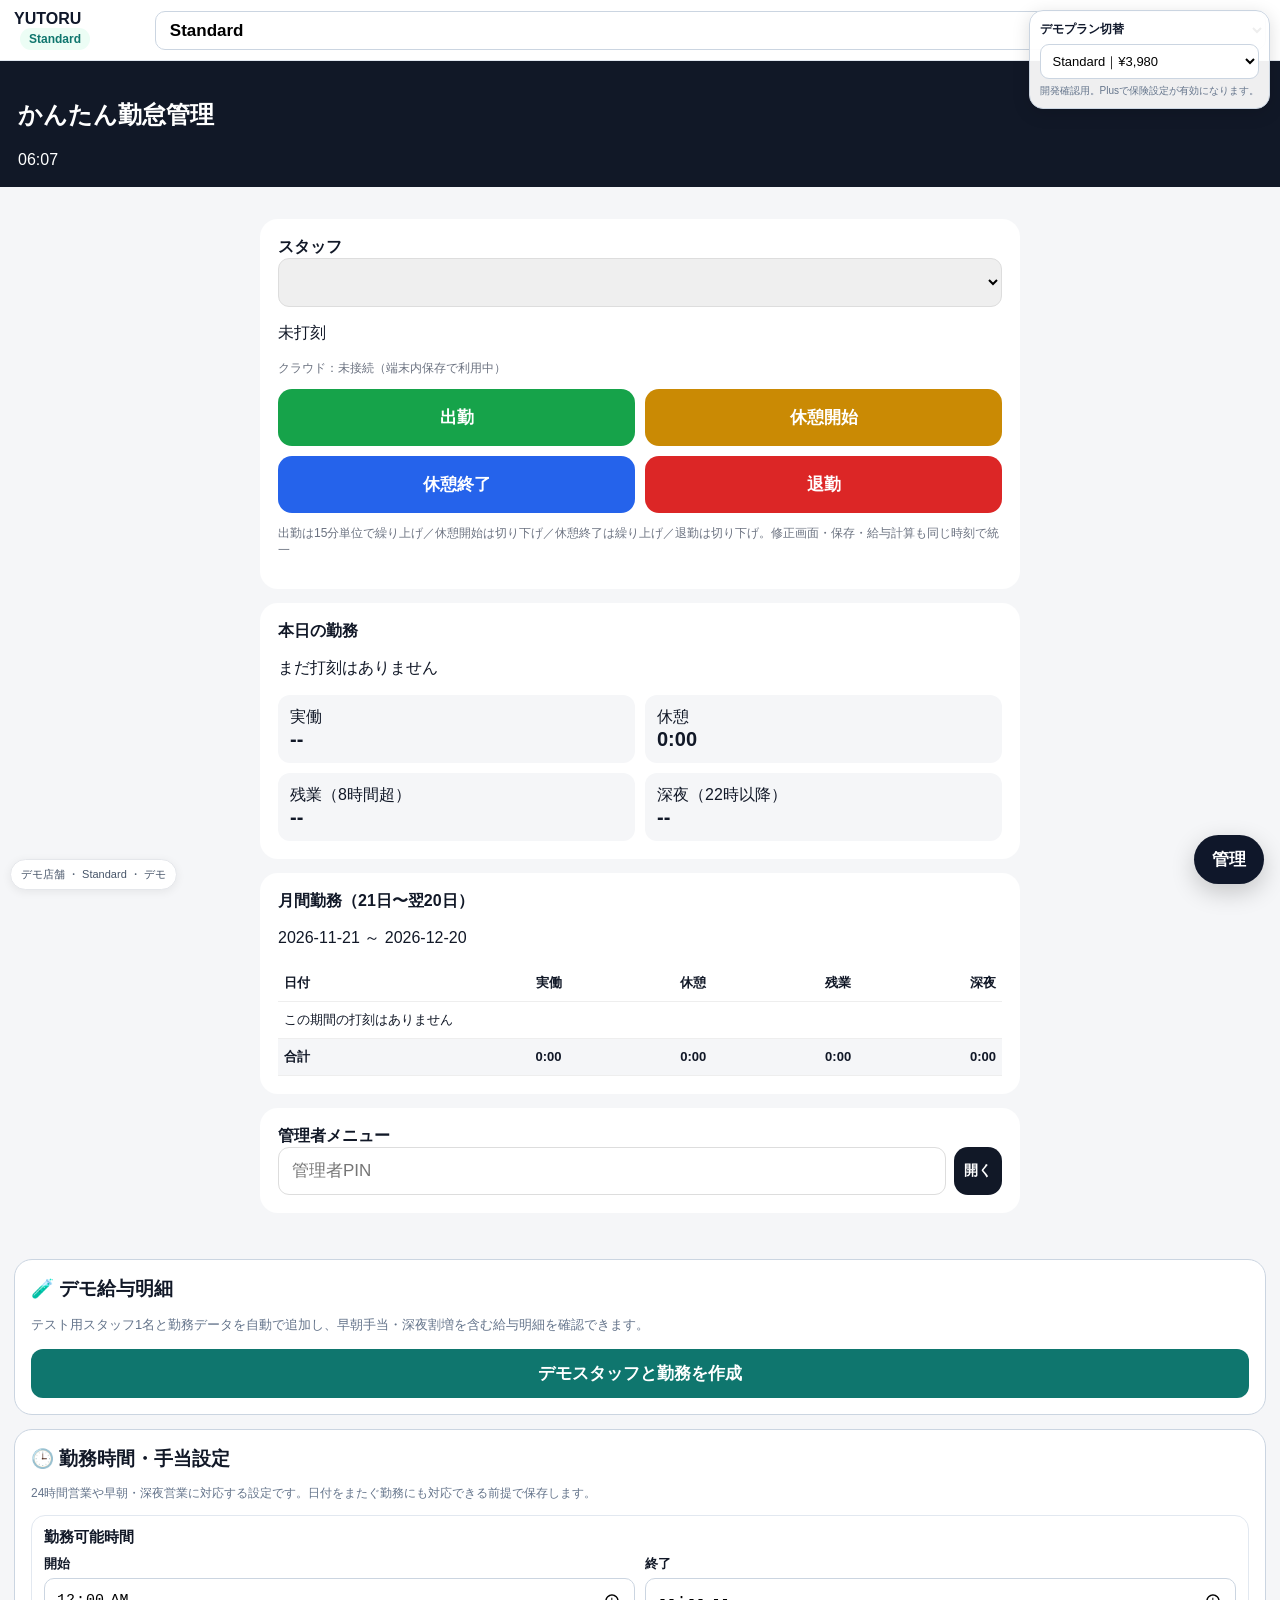
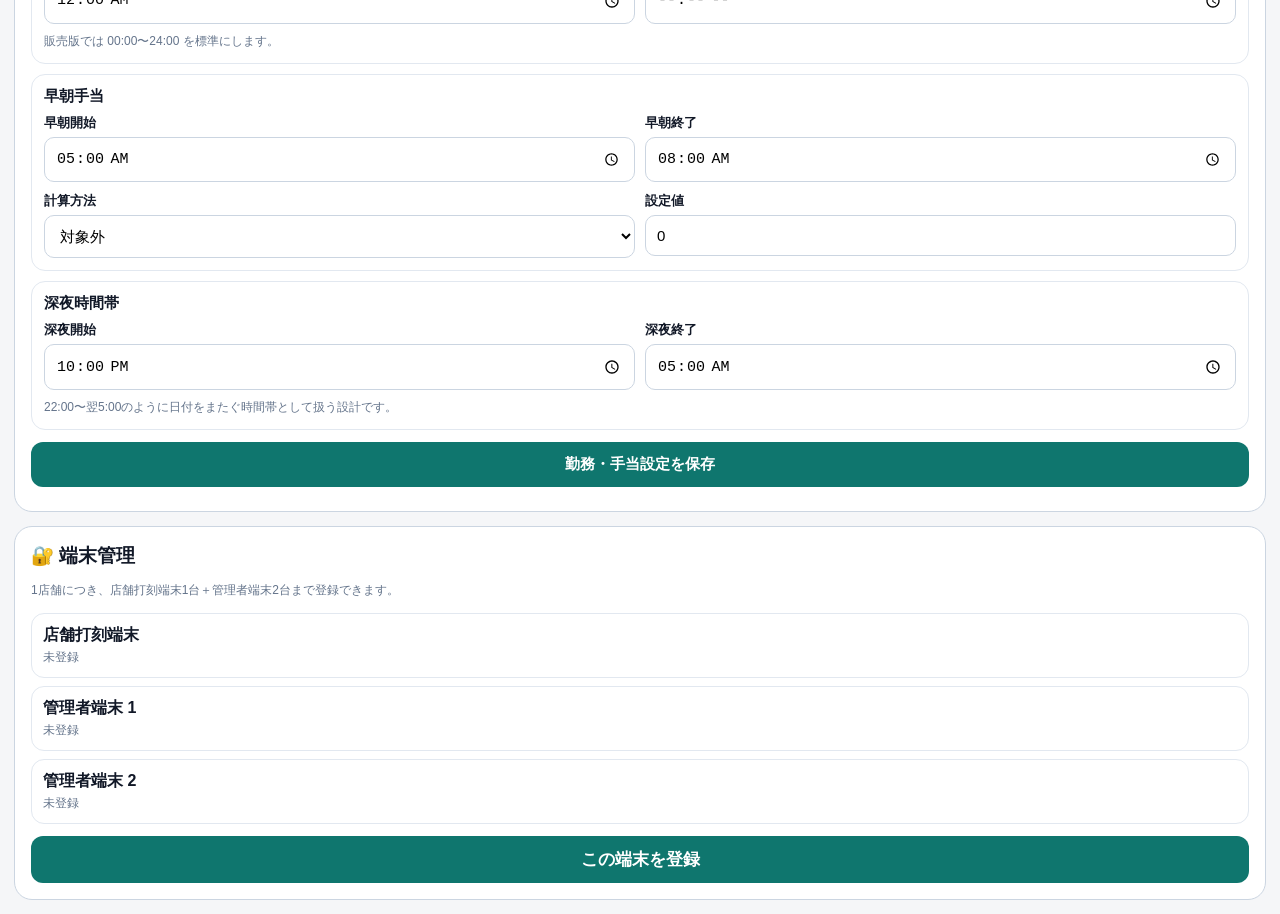
==== index.html @ 3b57f3cc "Add files via upload" ====
<!doctype html><html lang="ja"><head><meta http-equiv="Cache-Control" content="no-cache, no-store, must-revalidate"><meta http-equiv="Pragma" content="no-cache"><meta http-equiv="Expires" content="0"><meta charset="utf-8"><meta name="viewport" content="width=device-width,initial-scale=1,viewport-fit=cover"><title>YUTORU｜販売版 v3</title>
<meta name="theme-color" content="#111827">
<meta name="apple-mobile-web-app-capable" content="yes">
<meta name="apple-mobile-web-app-status-bar-style" content="default">
<meta name="apple-mobile-web-app-title" content="かんたん勤怠管理">
<link rel="manifest" href="manifest.webmanifest"><!-- v27: 休憩開始15分切り下げ・休憩終了15分繰り上げ・交通費込み支給額表示 -->
<style>body{font-family:-apple-system,sans-serif;background:#f5f6f8;margin:0;color:#111827}.w{max-width:760px;margin:auto;padding:18px}.top{background:#111827;color:white;padding:18px}.c{background:white;padding:18px;border-radius:18px;margin:14px 0}.g,.m{display:grid;grid-template-columns:1fr 1fr;gap:10px}select,input{width:100%;padding:13px;font-size:17px;box-sizing:border-box;border:1px solid #ddd;border-radius:11px}button{padding:17px;border:0;border-radius:14px;color:white;font-weight:800;font-size:17px}.in{background:#16a34a}.bs{background:#ca8a04}.be{background:#2563eb}.out,.del{background:#dc2626}.admin{background:#111827}.metric{background:#f5f6f8;padding:12px;border-radius:12px}.metric b{display:block;font-size:20px}.hide{display:none}.row{display:flex;gap:8px;flex-wrap:wrap}.row button{padding:10px;font-size:14px}.sr{display:flex;justify-content:space-between;align-items:center;padding:8px;border-bottom:1px solid #eee}.sr button{padding:8px;font-size:12px}.tw{overflow:auto}table{width:100%;border-collapse:collapse;white-space:nowrap;font-size:13px}th,td{padding:9px 6px;border-bottom:1px solid #eee;text-align:right}th:first-child,td:first-child{text-align:left}.total{font-weight:800;background:#f5f6f8}.note{font-size:12px;color:#6b7280}.actions button{background:#374151}.actions{margin-top:12px}
.summaryCards{display:none}
.payBreak{font-size:12px;color:#4b5563;line-height:1.55;margin-top:4px}
.payBreak b{color:#111827}
@media(max-width:640px){
  .closingTable{display:none}
  .summaryCards{display:grid;gap:12px}
  .staffPayCard{background:#f8fafc;border:1px solid #e5e7eb;border-radius:16px;padding:14px}
  .staffPayHead{display:flex;justify-content:space-between;align-items:baseline;gap:10px;margin-bottom:10px}
  .staffPayName{font-size:19px;font-weight:800}
  .staffPayTotal{font-size:20px;font-weight:900}
  .staffPayGrid{display:grid;grid-template-columns:1fr 1fr;gap:7px 12px;font-size:13px}
  .staffPayGrid div{display:flex;justify-content:space-between;gap:8px}
  .staffPayGrid span{color:#6b7280}
  .premiumBox{margin-top:10px;padding-top:10px;border-top:1px solid #e5e7eb;display:grid;grid-template-columns:1fr 1fr;gap:8px}
  .premiumItem{background:white;border-radius:10px;padding:9px}
  .premiumItem small{display:block;color:#6b7280}
  .premiumItem b{font-size:16px}
}

.payDash{margin-top:14px}
.payLegend{display:grid;grid-template-columns:repeat(4,1fr);gap:8px;margin:12px 0}
.legendItem{border-radius:12px;padding:10px 8px;text-align:center;font-size:12px;font-weight:700}
.legendBase{background:#eff6ff;color:#1d4ed8}
.legendOt{background:#fff7ed;color:#c2410c}
.legendNight{background:#f5f3ff;color:#6d28d9}
.legendTotal{background:#f0fdf4;color:#15803d}
.payOverview{display:grid;grid-template-columns:1.1fr repeat(4,1fr);gap:8px;margin:12px 0}
.overviewBox{background:#f8fafc;border:1px solid #e5e7eb;border-radius:12px;padding:10px;font-size:12px}
.overviewBox small{display:block;color:#6b7280;margin-bottom:4px}
.overviewBox b{font-size:15px}
.overviewCount{display:flex;align-items:center;gap:8px;font-size:14px;font-weight:800}
.overviewCount .peopleIcon{width:28px;height:28px;border-radius:50%;background:#eef2ff;display:grid;place-items:center}
.staffPayCard{background:#fff;border:1px solid #dfe4ea;border-radius:18px;padding:14px;box-shadow:0 2px 8px rgba(17,24,39,.04)}
.staffPayHead{display:flex;justify-content:space-between;align-items:center;gap:10px;margin-bottom:12px}
.staffIdentity{display:flex;align-items:center;gap:10px}
.staffAvatar{width:38px;height:38px;border-radius:50%;display:grid;place-items:center;background:linear-gradient(135deg,#2563eb,#4f46e5);color:white;font-weight:800}
.staffPayName{font-size:19px;font-weight:850}
.staffDays{display:inline-block;margin-top:3px;background:#f3f4f6;padding:3px 8px;border-radius:999px;font-size:11px;color:#4b5563}
.staffPayTotal small{display:block;color:#6b7280;font-size:11px;font-weight:600}
.staffPayTotal{font-size:22px;font-weight:900;text-align:right}
.staffStats{display:grid;grid-template-columns:repeat(5,1fr);border:1px solid #e5e7eb;border-radius:12px;overflow:hidden}
.statCell{padding:9px 5px;text-align:center;background:#fff;border-right:1px solid #e5e7eb}
.statCell:last-child{border-right:0}
.statCell small{display:block;color:#6b7280;font-size:10px;margin-bottom:4px}
.statCell b{font-size:14px}
.premiumBox{margin-top:10px;padding-top:0;border-top:0;display:grid;grid-template-columns:repeat(3,1fr);gap:8px}
.premiumItem{border-radius:12px;padding:10px}
.premiumItem small{display:block;font-size:10px;margin-bottom:4px}
.premiumItem b{font-size:17px}
.pBase{background:#eff6ff;color:#1d4ed8}
.pOt{background:#fff7ed;color:#c2410c}
.pNight{background:#f5f3ff;color:#6d28d9}
.payBreak{background:#f8fafc;border-radius:10px;padding:8px 10px;font-size:11px;color:#4b5563;line-height:1.45;margin-top:9px}
@media(max-width:640px){
  .payLegend{grid-template-columns:1fr 1fr}
  .payOverview{grid-template-columns:1fr 1fr}
  .payOverview .overviewCount{grid-column:1/-1}
  .staffStats{grid-template-columns:repeat(2,1fr)}
  .statCell{border-bottom:1px solid #e5e7eb}
  .statCell:nth-child(even){border-right:0}
  .statCell:last-child{grid-column:1/-1;border-bottom:0}
  .premiumBox{grid-template-columns:1fr 1fr}
  .premiumItem.pBase{grid-column:1/-1}
}


.pTransport{background:#f0fdf4;color:#15803d}
#transportRows .staffrow{display:grid;grid-template-columns:1fr minmax(130px,220px);align-items:center;gap:12px;padding:9px 0;border-bottom:1px solid #e5e7eb}
#transportRows input{width:100%;box-sizing:border-box}

@media print{body{background:white}.top,.no-print{display:none!important}.c{box-shadow:none;border:0;margin:0;padding:8px}.w{max-width:none;padding:0}}.timeSelectWrap{display:grid;grid-template-columns:minmax(88px,1fr) auto minmax(88px,1fr) auto;gap:6px;align-items:center;flex:1}
.timeSelectWrap select{width:100%;min-width:0;text-align:center;font-size:18px;font-weight:700;padding:13px 8px}
.timeUnit{font-size:15px;font-weight:800;color:#4b5563;white-space:nowrap}
@media(max-width:640px){
  .timeSelectWrap{grid-template-columns:minmax(76px,1fr) auto minmax(76px,1fr) auto;gap:5px}
  .timeSelectWrap select{font-size:17px;padding:12px 6px}
  .timeUnit{font-size:14px}
}
/* v37: iPhone punch-edit row readability */
.editRow{display:grid!important;grid-template-columns:minmax(138px,1.35fr) minmax(250px,2fr) 96px!important;gap:8px!important;align-items:center}
.editRow>select:first-child{width:100%!important;min-width:138px!important;font-size:17px!important;font-weight:700!important;padding-left:12px!important;padding-right:30px!important}
.editRow .timeSelectWrap{min-width:250px}
@media(max-width:640px){
  .editRow{grid-template-columns:minmax(128px,1.25fr) minmax(210px,2fr) 76px!important;gap:7px!important}
  .editRow>select:first-child{min-width:128px!important;font-size:16px!important;padding-left:10px!important;padding-right:26px!important}
  .editRow .timeSelectWrap{min-width:210px}
}
@media(max-width:430px){
  .editRow{grid-template-columns:132px minmax(205px,1fr) 72px!important;gap:6px!important}
  .editRow>select:first-child{min-width:132px!important;font-size:15px!important}
}


/* v38: mobile-friendly edit layout */
.editRow{
  display:grid!important;
  grid-template-columns:minmax(150px,1.2fr) minmax(260px,2fr) 88px!important;
  gap:8px!important;
  align-items:center;
  padding:8px 0;
}
.editRow .punchType{width:100%!important;min-width:150px!important}
.editRow .deleteWrap{display:flex;justify-content:flex-end}
.editRow .deleteWrap .del{width:100%;max-width:88px}
@media(max-width:640px){
  .editRow{
    grid-template-columns:1fr!important;
    gap:8px!important;
    border-bottom:1px solid #e5e7eb;
    padding:12px 0;
  }
  .editRow .punchType{
    width:100%!important;
    min-width:0!important;
    font-size:17px!important;
    font-weight:800!important;
  }
  .editRow .timeSelectWrap{
    width:100%!important;
    min-width:0!important;
    grid-template-columns:minmax(90px,1fr) auto minmax(90px,1fr) auto!important;
  }
  .editRow .deleteWrap{justify-content:flex-end}
  .editRow .deleteWrap .del{width:auto;min-width:88px;max-width:none}
}

</style>
<style>
body[data-device-role="punch"] #yutoruPlanBar select,
body[data-device-role="punch"] #demoPlanSwitcher,
body[data-device-role="punch"] #plusSettingsBtn,
body[data-device-role="punch"] #plusAdminPanel{
  display:none !important;
}
body[data-device-role="punch"] #yutoruPlanBar{
  justify-content:flex-start;
}
body[data-device-role="punch"] #currentPlanBadge{
  display:none !important;
}
</style>

<style>
body[data-device-role="punch"] .top{
  padding:18px 22px 16px !important;
  min-height:auto !important;
}
body[data-device-role="punch"] .top h2{
  display:block !important;
  margin:0 0 6px !important;
  font-size:24px !important;
  line-height:1.25 !important;
  letter-spacing:.01em;
}
body[data-device-role="punch"] .top #clock{
  font-size:22px !important;
  margin:0 !important;
  opacity:.95;
}
body[data-device-role="punch"] #punchTerminalBadge{
  margin:10px 14px 8px !important;
}
</style>

<style>
.singlePayslipPrint{display:none}
@media print{
  @page{size:A4 portrait;margin:10mm}
  body.print-payslip > *:not(#singlePayslipPrint){display:revert!important}
  body.print-payslip #singlePayslipPrint{
    display:block!important;
    position:static!important;
    width:100%;
    margin:0;padding:0;
    color:#111;background:#fff;
    font-family:-apple-system,BlinkMacSystemFont,"Helvetica Neue","Hiragino Kaku Gothic ProN","Yu Gothic",sans-serif;
  }

  body.print-payslip{margin:0!important;padding:0!important;background:#fff!important}
  body.print-payslip #singlePayslipPrint *{box-sizing:border-box}

  .psSheet{max-width:190mm;margin:0 auto;font-size:10.5pt;line-height:1.35}
  .psHead{display:flex;justify-content:space-between;align-items:flex-end;border-bottom:2px solid #111;padding-bottom:7px;margin-bottom:10px}
  .psBrand{font-weight:900;font-size:11pt;letter-spacing:.08em}
  .psTitle{font-size:20pt;font-weight:900}
  .psMeta{display:grid;grid-template-columns:1fr 1fr;gap:6px 16px;margin-bottom:10px}
  .psMeta div{border-bottom:1px solid #bbb;padding:4px 2px}
  .psSummary{display:grid;grid-template-columns:repeat(4,1fr);border:1px solid #bbb;border-radius:8px;overflow:hidden;margin-bottom:10px}
  .psSummary div{padding:7px 6px;text-align:center;border-right:1px solid #ddd}
  .psSummary div:last-child{border-right:0}
  .psSummary small{display:block;color:#555;margin-bottom:2px}
  .psPay{width:100%;border-collapse:collapse;margin-bottom:10px}
  .psPay th,.psPay td{border:1px solid #bbb;padding:6px 8px}
  .psPay th{text-align:left;background:#f3f4f6}
  .psPay td{text-align:right;font-weight:700}
  .psPay .psTotal th,.psPay .psTotal td{font-size:13pt;border-top:2px solid #111}
  .psDailyTitle{font-weight:900;margin:8px 0 4px}
  .psDaily{width:100%;border-collapse:collapse;font-size:9pt}
  .psDaily th,.psDaily td{border:1px solid #ccc;padding:4px 5px;text-align:center}
  .psDaily th{background:#f3f4f6}
  .psNote{font-size:8pt;color:#555;margin-top:7px}
}
</style>

</head><body>
<style>
#yutoruPlanBar{
  position:sticky;top:0;z-index:8000;background:#ffffffee;backdrop-filter:blur(10px);
  border-bottom:1px solid #e2e8f0;padding:10px 14px;display:flex;gap:10px;
  align-items:center;justify-content:space-between
}
#yutoruPlanBar .ypLeft{font-weight:900;color:#0f172a}
#yutoruPlanBar .ypBadge{display:inline-block;margin-left:6px;padding:4px 9px;border-radius:999px;background:#ecfdf5;color:#0f766e;font-size:12px}
#yutoruPlanBar select{padding:8px 10px;border:1px solid #cbd5e1;border-radius:10px;background:#fff;font-weight:700}
#plusAdminPanel{margin:14px;background:#fff;border:1px solid #dbeafe;border-radius:18px;padding:16px;display:none}
#plusAdminPanel h3{margin:0 0 8px;color:#0f172a}
#plusAdminPanel p{margin:0 0 12px;color:#64748b;font-size:13px;line-height:1.6}
#plusAdminPanel button{width:100%;border:0;border-radius:12px;padding:13px;background:#0f766e;color:#fff;font-weight:800}
</style>
<div id="yutoruPlanBar">
  <div class="ypLeft">YUTORU <span id="currentPlanBadge" class="ypBadge">Standard</span></div>
  <select id="topPlanSelect" aria-label="デモプラン切替">
    <option value="founders">Founders 10</option>
    <option value="standard" selected>Standard</option>
    <option value="plus">Plus</option>
  </select>
</div>
<div id="plusAdminPanel">
  <h3>Plus｜保険・控除設定</h3>
  <p>健康保険・介護保険・厚生年金・雇用保険を、料率／月額固定／スタッフ個別で設定できます。</p>
  <button id="openPlusSettingsFromPanel" type="button">保険・控除設定を開く</button>
</div>


<style>
#punchTerminalBadge{
  display:none;margin:10px 14px 0;padding:10px 12px;border-radius:12px;
  background:#ecfdf5;color:#0f766e;font-weight:800;font-size:13px
}
body[data-device-role="punch"] #punchTerminalBadge{display:block}
</style>
<div id="punchTerminalBadge">🏪 店舗打刻端末モード｜スタッフの打刻専用</div>
<div class="top"><h2>かんたん勤怠管理</h2><div id="clock"></div></div><div class="w">
<div class="c no-print"><b>スタッフ</b><select id="staff"><option value="">読み込み中...</option></select><p id="status"></p><p id="cloudStatus" class="note">クラウド：未接続（端末内保存で利用中）</p><div class="g"><button class="in" onclick="stamp('出勤')">出勤</button><button class="bs" onclick="stamp('休憩開始')">休憩開始</button><button class="be" onclick="stamp('休憩終了')">休憩終了</button><button class="out" onclick="stamp('退勤')">退勤</button></div><p class="note">出勤は15分単位で繰り上げ／休憩開始は切り下げ／休憩終了は繰り上げ／退勤は切り下げ。修正画面・保存・給与計算も同じ時刻で統一</p></div>
<div class="c"><b>本日の勤務</b><div id="log"></div><div class="m"><div class="metric">実働<b id="work">--</b></div><div class="metric">休憩<b id="brk">--</b></div><div class="metric">残業（8時間超）<b id="ot">--</b></div><div class="metric">深夜（22時以降）<b id="night">--</b></div></div></div>
<div class="c"><b>月間勤務（21日〜翌20日）</b><p id="period"></p><div class="tw"><table><thead><tr><th>日付</th><th>実働</th><th>休憩</th><th>残業</th><th>深夜</th></tr></thead><tbody id="monthly"></tbody><tfoot id="totals"></tfoot></table></div></div>
<div class="c no-print"><b>管理者メニュー</b><div id="pb" class="row"><input id="pin" type="password" placeholder="管理者PIN" style="flex:1"><button class="admin" onclick="login()">開く</button></div><div id="ad" class="hide"><div class="row"><input id="nn" placeholder="新しいスタッフ名" style="flex:1"><button class="admin" onclick="add()">追加</button></div><div id="list"></div><hr><b>クラウド保存</b>
<p class="note">最初の1回だけ管理者が接続すると、この端末は以後自動で同期します。30秒ごとに他端末の打刻・時給・交通費も自動取得します。ネットが切れても端末内に保存し、復帰後に再同期します。</p>
<div class="row"><input id="cloudEmail" type="email" placeholder="Supabase Authのメール" style="flex:1"><input id="cloudPassword" type="password" placeholder="パスワード" style="flex:1"></div>
<div class="row actions"><button onclick="cloudLogin()">クラウド接続</button><button onclick="cloudTest()">接続テスト</button><button onclick="syncCloud(true)">今すぐ同期</button><button onclick="cloudLogout()">切断</button></div>
<div id="cloudDiag" style="margin-top:10px;padding:12px;border:1px solid #d1d5db;border-radius:12px;background:#f8fafc;white-space:pre-wrap;font-size:13px;line-height:1.55">クラウド診断 v33：待機中</div>
<p id="cloudAdminMsg" class="note" style="white-space:pre-wrap"></p>
<hr><b>時給設定</b>
<p class="note">スタッフごとに時給を登録します。給与目安＝実働×時給＋8時間超の25%割増＋深夜時間の25%割増。</p>
<div id="wageList"></div>
<div class="row actions"><button onclick="saveWages()">時給を保存</button></div>
<p id="wageMsg" class="note"></p>
<hr><b>交通費設定</b>
<p class="note">スタッフごとに「1日あたりの交通費」を登録します。締め日集計では 出勤日数 × 1日交通費 を自動加算します。</p>
<div id="transportRows"></div><div class="row actions"><button onclick="saveTransports()">交通費を保存</button></div><p id="transportMsg" class="note"></p>
<hr><b>打刻の修正・削除</b><p class="note">スタッフと日付を選んで、過去の出勤・休憩・退勤時刻を「時・分」で見やすく修正できます。分は15分単位（00・15・30・45）です。</p><div class="row"><select id="editStaff" style="flex:1"></select><input id="editDate" type="date" style="flex:1"><button class="admin" onclick="loadEdit()">読み込む</button></div><div id="editRows"></div><div class="row actions"><button onclick="addEditRow()">打刻を追加</button><button onclick="saveEdits()">修正を保存</button></div><p id="editMsg" class="note"></p><hr><b>締め日用・全スタッフ一覧</b>
<p class="note">スタッフごとに給与内訳をカード表示。残業・深夜の割増金額も色分けして確認できます。</p>
<div class="payDash">
  <div class="payLegend">
    <div class="legendItem legendBase">基本分（実働×時給）</div>
    <div class="legendItem legendOt">残業割増（+25%）</div>
    <div class="legendItem legendNight">深夜割増（+25%）</div>
    <div class="legendItem legendTotal">支給額（交通費込み）</div>
  </div>
  <div class="payOverview">
    <div class="overviewBox overviewCount"><span class="peopleIcon">👥</span><span>登録スタッフ <b id="staffCount">0名</b></span></div>
    <div class="overviewBox"><small>基本分 合計</small><b id="sumBase">¥0</b></div>
    <div class="overviewBox"><small>残業割増 合計</small><b id="sumOt">¥0</b></div>
    <div class="overviewBox"><small>深夜割増 合計</small><b id="sumNight">¥0</b></div>
    <div class="overviewBox"><small>交通費 合計</small><b id="sumTransport">¥0</b></div>
    <div class="overviewBox"><small>支給額（交通費込み） 合計</small><b id="sumTotal">¥0</b></div>
  </div>
</div>
<div id="allmonthlyCards" class="summaryCards"></div><div class="tw closingTable"><table><thead><tr><th>スタッフ</th><th>出勤日数</th><th>時給</th><th>実働</th><th>休憩</th><th>残業</th><th>残業割増</th><th>深夜</th><th>深夜割増</th><th>早朝手当</th><th>給与目安</th></tr></thead><tbody id="allmonthly"></tbody></table></div><div class="row actions"><button onclick="csv()">CSV出力</button><button onclick="printReport()">PDF/印刷</button></div></div></div>

<div id="singlePayslipPrint" class="singlePayslipPrint" aria-hidden="true"></div>
<div id="printAll" class="c hide"><h2>全スタッフ 月間勤怠・給与集計</h2><p id="printPeriod"></p><div class="tw"><table><thead><tr><th>スタッフ</th><th>出勤日数</th><th>時給</th><th>実働</th><th>休憩</th><th>残業</th><th>残業割増</th><th>深夜</th><th>深夜割増</th><th>早朝手当</th><th>給与目安</th></tr></thead><tbody id="printBody"></tbody><tfoot><tr class="total"><td colspan="10">人件費合計</td><td id="printPayrollTotal">¥0</td></tr></tfoot></table></div></div>
</div><script>
// YUTORU v21 single-page payslip print

// ZUCCA Attendance v44 rename persistence fix
// ZUCCA Attendance v41 original ZUCCA duplicate staff cleanup
// ZUCCA Attendance v41 duplicate fullname repair
// ZUCCA Attendance v42 duplicate-name cleanup 2
// ZUCCA Attendance v43 duplicate-name attendance reconciliation fix
// ZUCCA Attendance v40 staff rename + cloud history sync
// ZUCCA Attendance v39 cloud pull sync fix

// ZUCCA Attendance v31 all-staff calculation/save fix

const PHOTO_STAFF=[];const Q=x=>document.getElementById(x),SK='attendance_master_staff_v1',DK='attendance_master_data_v1',DEF=[];
const SUPABASE_URL="",SUPABASE_KEY=""; // 販売用
const CK='attendance_master_cloud_session_v1',DIRTY='attendance_master_dirty_days_v1',DELETED='attendance_master_deleted_staff_v1',WK='attendance_master_wages_v1',TK='attendance_master_transport_v1';
let cloudBusy=false;

function cloudSetStatus(msg,ok=true){
  let text=String(msg||'');
  let el=Q('cloudStatus');if(el)el.textContent='クラウド：'+text;
  let ad=Q('cloudAdminMsg');if(ad)ad.textContent=text;
  let dg=Q('cloudDiag');if(dg){dg.textContent='クラウド診断 v33\n'+text;dg.style.borderColor=ok?'#86efac':'#fca5a5';dg.style.background=ok?'#f0fdf4':'#fef2f2';}
}
function cloudSession(){try{return JSON.parse(localStorage.getItem(CK)||'null')}catch(e){return null}}
function saveCloudSession(s){if(s)localStorage.setItem(CK,JSON.stringify(s));else localStorage.removeItem(CK)}
async function authFetch(path,opt={}){let s=cloudSession();if(!s?.access_token)throw new Error('クラウド未接続');let h=Object.assign({'apikey':SUPABASE_KEY,'Authorization':'Bearer '+s.access_token,'Content-Type':'application/json'},opt.headers||{});let r=await fetch(SUPABASE_URL+path,Object.assign({},opt,{headers:h}));if(r.status===401&&s.refresh_token){let rr=await fetch(SUPABASE_URL+'/auth/v1/token?grant_type=refresh_token',{method:'POST',headers:{'apikey':SUPABASE_KEY,'Content-Type':'application/json'},body:JSON.stringify({refresh_token:s.refresh_token})});if(rr.ok){let ns=await rr.json();saveCloudSession(ns);h.Authorization='Bearer '+ns.access_token;r=await fetch(SUPABASE_URL+path,Object.assign({},opt,{headers:h}))}}if(!r.ok){let t=await r.text();throw new Error(t||('HTTP '+r.status))}return r}
function cloudErrorText(err){
  let raw=String(err?.message||err||'不明なエラー');
  let msg=raw;
  try{
    let j=JSON.parse(raw);
    msg=j.msg||j.message||j.error_description||j.error||raw;
  }catch(e){}
  const low=String(msg).toLowerCase();
  if(low.includes('invalid login credentials')) return 'メールアドレスまたはパスワードが違います。\nSupabase応答: '+msg;
  if(low.includes('email not confirmed')) return 'メール認証が完了していません。\nSupabase応答: '+msg;
  if(low.includes('user not found')) return 'このメールアドレスのユーザーが見つかりません。\nSupabase応答: '+msg;
  if(low.includes('failed to fetch')||low.includes('network')) return 'Supabaseへ通信できません。\nSupabase応答: '+msg;
  return msg;
}
async function cloudTest(){
  cloudSetStatus('接続テスト中…');
  try{
    let r=await fetch(SUPABASE_URL+'/auth/v1/health',{headers:{'apikey':SUPABASE_KEY}});
    let body=await r.text();
    if(!r.ok)throw new Error('HTTP '+r.status+' '+body);
    cloudSetStatus('Supabaseへの通信は正常です。\n次にメールとパスワードを入力して「クラウド接続」を押してください。');
    alert('Supabaseへの通信は正常です');
  }catch(err){
    let msg='接続テスト失敗：'+cloudErrorText(err);
    cloudSetStatus(msg,false);
    alert(msg);
  }
}
async function cloudLogin(){
  let e=Q('cloudEmail')?.value.trim(),p=Q('cloudPassword')?.value;
  if(!e||!p){
    let msg='メールとパスワードを両方入力してください。';
    cloudSetStatus(msg,false);alert(msg);return;
  }
  try{
    cloudSetStatus('認証中…\nメール: '+e);
    let r=await fetch(SUPABASE_URL+'/auth/v1/token?grant_type=password',{
      method:'POST',
      headers:{'apikey':SUPABASE_KEY,'Content-Type':'application/json'},
      body:JSON.stringify({email:e,password:p})
    });
    let body=await r.text();
    if(!r.ok)throw new Error('HTTP '+r.status+' '+body);
    let session=JSON.parse(body);
    if(!session?.access_token)throw new Error('認証応答にaccess_tokenがありません: '+body);
    saveCloudSession(session);
    Q('cloudPassword').value='';
    cloudSetStatus('認証成功 ✓\n勤怠データを同期しています…');
    await syncCloud(true);
    cloudSetStatus('認証・同期ともに成功しました ✓');
    alert('クラウド接続・同期に成功しました');
  }catch(err){
    console.error('Cloud login error:',err);
    let msg='接続失敗：'+cloudErrorText(err);
    cloudSetStatus(msg,false);
    alert(msg);
  }
}

function cloudLogout(){saveCloudSession(null);cloudSetStatus('未接続（端末内保存で利用中）');}
function dirtySet(){try{return new Set(JSON.parse(localStorage.getItem(DIRTY)||'[]'))}catch(e){return new Set()}}
function markDirty(s,d){let z=dirtySet();z.add(s+'|'+d);localStorage.setItem(DIRTY,JSON.stringify([...z]))}
function clearDirty(s,d){let z=dirtySet();z.delete(s+'|'+d);localStorage.setItem(DIRTY,JSON.stringify([...z]))}
function deletedStaff(){try{return new Set(JSON.parse(localStorage.getItem(DELETED)||'[]'))}catch(e){return new Set()}}
function markStaffDeleted(n){let z=deletedStaff();z.add(n);localStorage.setItem(DELETED,JSON.stringify([...z]))}
function unmarkStaffDeleted(n){let z=deletedStaff();z.delete(n);localStorage.setItem(DELETED,JSON.stringify([...z]))}
async function cloudReplaceDay(s,d,a){if(!cloudSession())return;await authFetch('/rest/v1/attendance?staff_name=eq.'+encodeURIComponent(s)+'&work_date=eq.'+encodeURIComponent(d),{method:'DELETE',headers:{'Prefer':'return=minimal'}});if(a.length){let rows=a.map((v,i)=>({staff_name:s,work_date:d,punch_type:v[0],punch_time:v[1]+':00',position:i}));await authFetch('/rest/v1/attendance',{method:'POST',headers:{'Prefer':'return=minimal'},body:JSON.stringify(rows)})}clearDirty(s,d)}
async function cloudSyncStaff(){let local=staff(),w=wages(),tr=transports();for(let i=0;i<local.length;i++){let n=local[i];await authFetch('/rest/v1/staff_members?on_conflict=name',{method:'POST',headers:{'Prefer':'resolution=merge-duplicates,return=minimal'},body:JSON.stringify({name:n,active:true,sort_order:i,hourly_wage:Number(w[n]||0),transport_per_day:Number(tr[n]||0)})});unmarkStaffDeleted(n)}for(let n of deletedStaff()){await authFetch('/rest/v1/staff_members?name=eq.'+encodeURIComponent(n),{method:'PATCH',headers:{'Prefer':'return=minimal'},body:JSON.stringify({active:false})})}}
async function fetchCloudAttendance(){let r=await authFetch('/rest/v1/attendance?select=staff_name,work_date,punch_type,punch_time,position,id&order=work_date.asc,position.asc,id.asc');return await r.json()}
const DUPLICATE_STAFF_NAME_MAP={
  '茅野しのぶ':'チノ',
  '大森明日香':'アスカ',
  '松沢日和':'ヒヨリ',
  '小林千佑':'チヒロ',
  '寺崎雄介':'ユウスケ',
  '小栗碧':'アオイ',
  '山本ゆい':'ユイ',
  '伊藤美優':'ミユ',
  '青木那奈':'ナナ',
  '立石琉瑛':'リュウエイ',
  '宮本慶子':'ケイコ',
  '椎谷彩月':'サツキ'
};


function punchSetScore(arr, preferAlias=false){
  if(!Array.isArray(arr)||!arr.length)return -1;
  const types=arr.map(v=>Array.isArray(v)?v[0]:v.punch_type);
  const inN=types.filter(x=>x==='出勤').length;
  const outN=types.filter(x=>x==='退勤').length;
  const bs=types.filter(x=>x==='休憩開始').length;
  const be=types.filter(x=>x==='休憩終了').length;
  let score=0;
  if(inN)score+=100;
  if(outN)score+=100;
  if(inN&&outN)score+=300;
  score+=Math.min(bs,be)*40;
  if(bs===be)score+=20;
  score+=arr.length*3;
  if(preferAlias)score+=0.5;
  return score;
}
function normalizePunchSet(arr){
  return (arr||[]).map((r,i)=>Array.isArray(r)?[r[0],String(r[1]||'').slice(0,5)]:[r.punch_type,String(r.punch_time||'').slice(0,5)]);
}
function chooseBetterPunchSet(canonArr,aliasArr,preferAlias=false){
  const c=normalizePunchSet(canonArr),a=normalizePunchSet(aliasArr);
  const cs=punchSetScore(c,false),as=punchSetScore(a,preferAlias);
  if(as>cs)return a;
  if(cs>as)return c;
  if(a.length!==c.length)return a.length>c.length?a:c;
  return preferAlias&&a.length?a:c;
}

async function repairDuplicateCloudStaff(){
  // v44: 旧フルネーム→略称への自動修復は完了済み。
  // 名前変更後の新しい名前を旧名へ戻してしまうため、通常同期では実行しない。
  return;
}

async function fetchCloudStaff(){let r=await authFetch('/rest/v1/staff_members?select=name,active,sort_order,hourly_wage,transport_per_day&order=sort_order.asc,name.asc');return await r.json()}
function allLocalDays(){let x=JSON.parse(localStorage.getItem(DK)||'{}'),out=[];for(let [s,days] of Object.entries(x))for(let [d,a] of Object.entries(days||{}))if(Array.isArray(a)&&a.length)out.push([s,d,a]);return out}
async function syncCloud(showMsg=false){
  if(cloudBusy)return;
  if(!cloudSession()){
    if(showMsg)cloudSetStatus('未接続（端末内保存で利用中）',false);
    return;
  }
  cloudBusy=true;
  try{
    cloudSetStatus('同期中…');
    await repairDuplicateCloudStaff();
    let dirty=dirtySet();

    // 端末で変更した日を先にクラウドへ送る
    for(let k of [...dirty]){
      let [s,d]=k.split('|'),
          x=JSON.parse(localStorage.getItem(DK)||'{}');
      await cloudReplaceDay(s,d,x[s]?.[d]||[]);
    }

    let rows=await fetchCloudAttendance();
    if(!rows.length){
      for(let [s,d,a] of allLocalDays())await cloudReplaceDay(s,d,a);
      rows=await fetchCloudAttendance();
    }

    // クラウドの打刻を端末へ反映
    let x=JSON.parse(localStorage.getItem(DK)||'{}');
    let cloudKeys=new Set();
    for(let r of rows){
      let sn=r.staff_name,d=r.work_date,t=String(r.punch_time||'').slice(0,5);
      x[sn]??={};
      if(!cloudKeys.has(sn+'|'+d)){
        x[sn][d]=[];
        cloudKeys.add(sn+'|'+d);
      }
      x[sn][d].push([r.punch_type,t]);
    }
    localStorage.setItem(DK,JSON.stringify(x));

    // スタッフ・時給・交通費は通常同期ではクラウドを正として取得する。
    // 別端末の空欄データでクラウドを上書きしない。
    let sr=await fetchCloudStaff();

    // クラウド側が完全に空の初回だけ、この端末の設定を登録する。
    if(!sr.length){
      await cloudSyncStaff();
      sr=await fetchCloudStaff();
    }

    let active=sr.filter(v=>v.active).map(v=>v.name);
    if(active.length)localStorage.setItem(SK,JSON.stringify(active));

    let cw={},ct={};
    sr.forEach(v=>{
      if(!v.active)return;
      let hw=Number(v.hourly_wage||0),tp=Number(v.transport_per_day||0);
      if(hw>0)cw[v.name]=hw;
      if(tp>0)ct[v.name]=tp;
    });
    localStorage.setItem(WK,JSON.stringify(cw));
    localStorage.setItem(TK,JSON.stringify(ct));

    rs();
    cloudSetStatus('同期済み ✓');
  }catch(err){
    console.error('syncCloud error:',err);
    cloudSetStatus('未同期（端末内には保存済み）\n'+cloudErrorText(err),false);
  }finally{
    cloudBusy=false;
  }
}
let cloudRetryTimer=null;
function scheduleCloudRetry(){
  if(cloudRetryTimer)clearTimeout(cloudRetryTimer);
  cloudRetryTimer=setTimeout(async()=>{
    cloudRetryTimer=null;
    if(cloudSession()&&dirtySet().size)await syncCloud(false);
  },5000);
}
async function cloudAfterDayChange(s,d,a){
  markDirty(s,d);
  if(!cloudSession()){
    cloudSetStatus('未接続（端末内保存で利用中）',false);
    return;
  }
  try{
    cloudSetStatus('同期中…');
    await cloudReplaceDay(s,d,a);
    cloudSetStatus('同期済み ✓');
  }catch(e){
    console.error('cloudAfterDayChange error:',e);
    cloudSetStatus('未同期（端末内には保存済み）\n自動で再試行します。\n'+cloudErrorText(e),false);
    scheduleCloudRetry();
  }
}
async function cloudAddStaff(n){if(!cloudSession())return;try{await authFetch('/rest/v1/staff_members?on_conflict=name',{method:'POST',headers:{'Prefer':'resolution=merge-duplicates,return=minimal'},body:JSON.stringify({name:n,active:true,sort_order:staff().indexOf(n),hourly_wage:Number(wages()[n]||0),transport_per_day:Number(transports()[n]||0)})});unmarkStaffDeleted(n);cloudSetStatus('同期済み ✓')}catch(e){cloudSetStatus('スタッフ変更は端末内のみ保存',false)}}
async function cloudDeleteStaff(n){markStaffDeleted(n);if(!cloudSession())return;try{await authFetch('/rest/v1/staff_members?name=eq.'+encodeURIComponent(n),{method:'PATCH',headers:{'Prefer':'return=minimal'},body:JSON.stringify({active:false})});cloudSetStatus('同期済み ✓')}catch(e){cloudSetStatus('スタッフ変更は端末内のみ保存',false)}}

function wages(){try{let w=JSON.parse(localStorage.getItem(WK)||'{}');return w&&typeof w==='object'?w:{}}catch(e){return {}}}
function yen(n){return '¥'+Math.round(Number(n)||0).toLocaleString('ja-JP')}

function transports(){try{return JSON.parse(localStorage.getItem(TK)||'{}')}catch(e){return {}}}
function saveTransport(name,val){
  let x=transports(),n=Math.max(0,Number(val||0));
  if(n>0)x[name]=n;else delete x[name];
  localStorage.setItem(TK,JSON.stringify(x));
  allSummary();
}
async function saveTransports(){
  let x=transports();
  document.querySelectorAll('#transportRows input[data-staff]').forEach(inp=>{
    let v=Math.max(0,Number(inp.value)||0);
    if(v>0)x[inp.dataset.staff]=v;else delete x[inp.dataset.staff];
  });
  localStorage.setItem(TK,JSON.stringify(x));
  allSummary();
  if(Q('transportMsg'))Q('transportMsg').textContent='交通費を保存しました';
  if(cloudSession()){
    try{
      await cloudSyncStaff();
      if(Q('transportMsg'))Q('transportMsg').textContent='交通費を保存・クラウド同期しました ✓';
      cloudSetStatus('同期済み ✓');
    }catch(e){
      if(Q('transportMsg'))Q('transportMsg').textContent='交通費は端末内に保存済み（クラウド同期は未完了）';
    }
  }
}


function yutoruWorkRules(){
  try{return JSON.parse(localStorage.getItem("yutoru_work_rules_v18")||"{}")}catch(e){return {}}
}
function _ymins(v){
  if(!v)return 0;
  let p=String(v).split(":").map(Number);
  return (p[0]||0)*60+(p[1]||0);
}
function earlyMinutesForRows(rows){
  let r=yutoruWorkRules(), es=_ymins(r.earlyStart||"05:00"), ee=_ymins(r.earlyEnd||"08:00");
  let aa=(rows||[]).map(v=>[v[0],roundPunchTime(v[0],v[1])]);
  if(!aa.some(v=>v[0]==="退勤")){
    let ins=[]; aa.forEach((v,i)=>{if(v[0]==="出勤")ins.push(i)});
    if(ins.length>=2) aa[ins[ins.length-1]][0]="退勤";
  }
  let ci=aa.find(v=>v[0]==="出勤"), co=[...aa].reverse().find(v=>v[0]==="退勤");
  if(!ci||!co)return 0;
  let st=_ymins(ci[1]), en=_ymins(co[1]); if(en<st)en+=1440;

  let breaks=[], open=null;
  for(let v of aa){
    let m=_ymins(v[1]); if(m<st)m+=1440;
    if(v[0]==="休憩開始") open=m;
    if(v[0]==="休憩終了" && open!=null){breaks.push([open,m<open?m+1440:m]); open=null}
  }

  function inEarly(minute){
    let md=((minute%1440)+1440)%1440;
    if(es===ee) return false;
    return es<ee ? (md>=es && md<ee) : (md>=es || md<ee);
  }
  function inBreak(minute){return breaks.some(b=>minute>=b[0] && minute<b[1])}

  let n=0;
  for(let m=st;m<en;m++) if(inEarly(m) && !inBreak(m)) n++;
  return Math.floor(n/15)*15;
}
function staffEarlySummary(x,name,wage){
  let rules=yutoruWorkRules(), mode=rules.earlyMode||"none", value=Number(rules.earlyValue||0);
  let [st,en]=range(),d=new Date(st),mins=0,days=0;
  while(d<=en){
    let rows=x[name]?.[iso(d)]||[];
    let em=earlyMinutesForRows(rows);
    if(em>0){mins+=em;days++}
    d.setDate(d.getDate()+1);
  }
  let amount=0;
  if(mode==="rate") amount=mins/60*Number(wage||0)*(value/100);
  else if(mode==="hourly_fixed") amount=mins/60*value;
  else if(mode==="shift_fixed") amount=days*value;
  return {minutes:mins,days,amount,mode,value};
}

function payrollDetail(t,wage,transportPerDay=0,earlyAllowance=0){
  wage=Number(wage)||0;
  transportPerDay=Number(transportPerDay)||0;
  let work=t[1]||0,ot=t[3]||0,night=t[4]||0;work=Math.floor(work/15)*15;
  let base=work/60*wage;
  let overtimePremium=ot/60*wage*.25;
  let nightPremium=night/60*wage*.25;
  let transport=(t[0]||0)*transportPerDay;
  earlyAllowance=Number(earlyAllowance)||0; return {base,overtimePremium,nightPremium,earlyAllowance,transport,transportPerDay,total:base+overtimePremium+nightPremium+earlyAllowance+transport};
}
function payrollFromTotals(t,wage,transportPerDay=0){return payrollDetail(t,wage,transportPerDay).total}
function renderWages(){let box=Q('wageList');if(!box)return;let w=wages();box.replaceChildren();staff().forEach(n=>{let row=document.createElement('div');row.className='sr';let sp=document.createElement('span');sp.textContent=n;let inp=document.createElement('input');inp.type='number';inp.min='0';inp.step='10';inp.inputMode='numeric';inp.value=w[n]||'';inp.placeholder='時給';inp.dataset.staff=n;inp.style.width='140px';row.append(sp,inp);box.appendChild(row)})}
async function saveWages(){let w=wages();document.querySelectorAll('#wageList input[data-staff]').forEach(inp=>{let v=Math.max(0,Number(inp.value)||0);if(v>0)w[inp.dataset.staff]=v;else delete w[inp.dataset.staff]});localStorage.setItem(WK,JSON.stringify(w));Q('wageMsg').textContent='時給を保存しました';allSummary();if(cloudSession()){try{await cloudSyncStaff();Q('wageMsg').textContent='時給を保存・クラウド同期しました ✓';cloudSetStatus('同期済み ✓')}catch(e){Q('wageMsg').textContent='時給は端末内に保存済み（クラウド同期は未完了）'}}}

function migrateData(){try{
  // 初回だけ旧名の修正と初期スタッフ登録を行う。削除後は自動復活させない。
  const MK='zucca_staff_migrated_v16';
  let raw=localStorage.getItem(SK),a=raw?JSON.parse(raw):[];
  const rename={'シナ':'シャナ','リュウセイ':'リュウエイ','リクタイ':'リュウエイ','シュウ':'シェフ'};
  const remove=new Set([]);
  a=(Array.isArray(a)?a:[]).map(n=>rename[n]||n).filter(n=>!remove.has(n));
  if(!localStorage.getItem(MK)){
    if(!raw||!a.length) a=[...DEF];
    localStorage.setItem(MK,'1');
  }
  a=[...new Set(a)]; localStorage.setItem(SK,JSON.stringify(a));
  let d=JSON.parse(localStorage.getItem(DK)||'{}');
  for(const [oldn,newn] of Object.entries(rename)){if(d[oldn]){d[newn]??={};for(const [day,rows] of Object.entries(d[oldn])){if(!d[newn][day])d[newn][day]=rows}delete d[oldn]}}
  localStorage.setItem(DK,JSON.stringify(d));
}catch(e){}}
function staff(){try{migrateData();const v=JSON.parse(localStorage.getItem(SK)||'[]');return Array.isArray(v)?v:[]}catch(e){return []}} function safe(s){return String(s).replace(/[&<>]/g,'')}
function iso(d){return d.getFullYear()+'-'+String(d.getMonth()+1).padStart(2,'0')+'-'+String(d.getDate()).padStart(2,'0')}
function fillStaffSelect(el,names,keep){if(!el)return;el.replaceChildren();names.forEach(n=>{const op=document.createElement('option');op.value=n;op.textContent=n;el.appendChild(op)});if(keep&&names.includes(keep))el.value=keep;else if(names.length)el.selectedIndex=0}
function rs(){const a=staff();const main=Q('staff');const o=main?main.value:'';fillStaffSelect(main,a,o);if(Q('editStaff')){const eo=Q('editStaff').value;fillStaffSelect(Q('editStaff'),a,eo)}rl();renderWages();render();allSummary()}
function punchTime(kind){
  let d=new Date(),h=d.getHours(),m=d.getMinutes();

  if(kind==='出勤'){
    // 出勤：15分単位で繰り上げ
    m=Math.ceil(m/15)*15;
  }else if(kind==='退勤'){
    // 退勤：15分単位で切り下げ
    m=Math.floor(m/15)*15;
  }else if(kind==='休憩開始'){
    // 休憩開始：15分単位で切り下げ
    m=Math.floor(m/15)*15;
  }else if(kind==='休憩終了'){
    // 休憩終了：15分単位で繰り上げ
    m=Math.ceil(m/15)*15;
  }else{
    m=Math.round(m/15)*15;
  }

  if(m===60){h++;m=0}
  if(h<9){h=9;m=0}

  return String(h).padStart(2,'0')+':'+String(m).padStart(2,'0')
}
function stamp(k){let x=JSON.parse(localStorage.getItem(DK)||'{}'),s=Q('staff').value,day=iso(new Date());if(!s)return;x[s]??={};x[s][day]??=[];x[s][day].push([k,punchTime(k)]);localStorage.setItem(DK,JSON.stringify(x));render();allSummary();cloudAfterDayChange(s,day,x[s][day])}
function mins(t){let a=t.split(':').map(Number);return a[0]*60+a[1]} function fmt(n){if(n==null)return'--';n=Math.max(0,Math.round(n));return Math.floor(n/60)+':'+String(n%60).padStart(2,'0')}
function roundPunchTime(kind,time){
  if(!time)return time;
  let [h,m]=time.split(':').map(Number);
  if(kind==='出勤' || kind==='休憩終了'){
    m=Math.ceil(m/15)*15;
  }else if(kind==='退勤' || kind==='休憩開始'){
    m=Math.floor(m/15)*15;
  }
  if(m===60){h++;m=0}
  return String(h).padStart(2,'0')+':'+String(m).padStart(2,'0');
}

function calc(a){
  // 計算時も、出勤↑・休憩開始↓・休憩終了↑・退勤↓ の15分ルールを必ず適用
  let aa=(a||[]).map(v=>[v[0],roundPunchTime(v[0],v[1])]);
  // 修正画面や旧データで「出勤」が2回になっている場合、退勤が無ければ最後の出勤を退勤として扱う。
  // これにより休憩なしの「出勤→退勤」だけの日も全スタッフ共通で実働計算できる。
  if(!aa.some(v=>v[0]==='退勤')){
    let ins=[];aa.forEach((v,i)=>{if(v[0]==='出勤')ins.push(i)});
    if(ins.length>=2)aa[ins[ins.length-1]][0]='退勤';
  }
  let ci=aa.find(v=>v[0]=='出勤'),
      co=[...aa].reverse().find(v=>v[0]=='退勤'),
      b=0,nb=0,op=null;

  for(let v of aa){
    if(v[0]=='休憩開始')op=mins(v[1]);
    if(v[0]=='休憩終了'&&op!=null){
      let e=mins(v[1]);
      b+=Math.max(0,e-op);
      nb+=Math.max(0,e-Math.max(op,1320));
      op=null;
    }
  }

  if(!ci||!co)return[null,b,null,null];

  let st=mins(ci[1]),en=mins(co[1]);
  if(en<st)en+=1440;

  let work=Math.max(0,en-st-b);
  work=Math.floor(work/15)*15;

  let overtime=Math.max(0,work-480);
  overtime=Math.floor(overtime/15)*15;

  let night=Math.max(0,en-Math.max(st,1320)-nb);
  night=Math.floor(night/15)*15;

  return[work,b,overtime,night];
}
function range(){let n=new Date(),s=n.getDate()>=21?new Date(n.getFullYear(),n.getMonth(),21):new Date(n.getFullYear(),n.getMonth()-1,21);return[s,new Date(s.getFullYear(),s.getMonth()+1,20)]}
function render(){let x=JSON.parse(localStorage.getItem(DK)||'{}'),s=Q('staff').value,d=iso(new Date()),a=x[s]?.[d]||[];Q('log').innerHTML=a.map(v=>'<p>'+v[0]+' <b>'+v[1]+'</b></p>').join('')||'<p>まだ打刻はありません</p>';Q('status').textContent=a.length?'最後：'+a[a.length-1][0]:'未打刻';let c=calc(a);['work','brk','ot','night'].forEach((z,i)=>Q(z).textContent=fmt(c[i]));month(x,s)}
function month(x,s){let [st,en]=range(),d=new Date(st),rows=[],tot=[0,0,0,0];Q('period').textContent=iso(st)+' ～ '+iso(en);while(d<=en){let k=iso(d),a=x[s]?.[k]||[];if(a.length){let c=calc(a);rows.push('<tr><td>'+(d.getMonth()+1)+'/'+d.getDate()+'</td>'+c.map(v=>'<td>'+fmt(v)+'</td>').join('')+'</tr>');c.forEach((v,i)=>{if(v!=null)tot[i]+=v})}d.setDate(d.getDate()+1)}Q('monthly').innerHTML=rows.join('')||'<tr><td colspan="5">この期間の打刻はありません</td></tr>';Q('totals').innerHTML='<tr class="total"><td>合計</td>'+tot.map(v=>'<td>'+fmt(v)+'</td>').join('')+'</tr>'}
function staffTotal(x,s){let [st,en]=range(),d=new Date(st),tot=[0,0,0,0],days=0;while(d<=en){let a=x[s]?.[iso(d)]||[];if(a.some(v=>v[0]==='出勤'))days++;let c=calc(a);c.forEach((v,i)=>{if(v!=null)tot[i]+=v});d.setDate(d.getDate()+1)}return [days,...tot]}

function renderTransportRows(){
  let box=Q('transportRows'); if(!box)return;
  let x=transports(); box.replaceChildren();
  staff().forEach(n=>{
    let row=document.createElement('div');row.className='staffrow';
    let sp=document.createElement('span');sp.textContent=n;
    let inp=document.createElement('input');inp.type='number';inp.min='0';inp.step='1';inp.inputMode='numeric';
    inp.value=x[n]||'';inp.placeholder='1日交通費';inp.dataset.staff=n;
    row.append(sp,inp);box.appendChild(row);
  });
}

function allSummary(){
  let x=JSON.parse(localStorage.getItem(DK)||'{}'),w=wages(),tr=transports();
  let grand=0,sumBase=0,sumOt=0,sumNight=0,sumEarly=0,sumTransport=0,tableRows=[],cards=[];
  let members=staff();
  members.forEach(name=>{
    let t=staffTotal(x,name),rate=Number(w[name]||0),transportPerDay=Number(tr[name]||0),early=staffEarlySummary(x,name,rate),p=payrollDetail(t,rate,transportPerDay,early.amount);
    grand+=p.total;sumBase+=p.base;sumOt+=p.overtimePremium;sumNight+=p.nightPremium;sumEarly+=p.earlyAllowance;sumTransport+=p.transport;
    tableRows.push('<tr><td>'+safe(name)+'</td><td>'+t[0]+'</td><td>'+yen(rate)+'</td><td>'+fmt(t[1])+'</td><td>'+fmt(t[2])+'</td><td>'+fmt(t[3])+'</td><td>'+yen(p.overtimePremium)+'</td><td>'+fmt(t[4])+'</td><td>'+yen(p.nightPremium)+'</td><td>'+yen(p.total)+'</td></tr>');
    let initial=safe(name).charAt(0);
    cards.push(
      '<div class="staffPayCard">'+
        '<div class="staffPayHead">'+
          '<div class="staffIdentity"><div class="staffAvatar">'+initial+'</div><div><div class="staffPayName">'+safe(name)+'</div><span class="staffDays">出勤日数 '+t[0]+'日</span></div></div>'+
          '<div class="staffPayTotal"><small>支給額（交通費込み）</small>'+yen(p.total)+'</div>'+
        '</div>'+
        '<div class="staffStats">'+
          '<div class="statCell"><small>時給</small><b>'+yen(rate)+'</b></div>'+
          '<div class="statCell"><small>実働</small><b>'+fmt(t[1])+'</b></div>'+
          '<div class="statCell"><small>休憩</small><b>'+fmt(t[2])+'</b></div>'+
          '<div class="statCell"><small>残業時間</small><b>'+fmt(t[3])+'</b></div>'+
          '<div class="statCell"><small>深夜時間</small><b>'+fmt(t[4])+'</b></div>'+
        '</div>'+
        '<div class="premiumBox">'+
          '<div class="premiumItem pBase"><small>基本分（実働×時給）</small><b>'+yen(p.base)+'</b></div>'+
          '<div class="premiumItem pOt"><small>残業割増分（+25%）</small><b>'+yen(p.overtimePremium)+'</b></div>'+
          '<div class="premiumItem pNight"><small>深夜割増分（+25%）</small><b>'+yen(p.nightPremium)+'</b></div>'+'<div class="premiumItem"><small>早朝手当（'+fmt(early.minutes)+'）</small><b>'+yen(p.earlyAllowance)+'</b></div>'+
          '<div class="premiumItem pTransport"><small>交通費（'+t[0]+'日 × '+yen(p.transportPerDay)+'）</small><b>'+yen(p.transport)+'</b></div>'+
        '</div>'+
        '<div class="payBreak">計算式：基本分 '+yen(p.base)+' ＋ 残業割増 '+yen(p.overtimePremium)+' ＋ 深夜割増 '+yen(p.nightPremium)+' ＋ 早朝手当 '+yen(p.earlyAllowance)+' ＋ 交通費 '+yen(p.transport)+' ＝ <b>支給額（交通費込み） '+yen(p.total)+'</b></div>'+
        '<div class="no-print" style="margin-top:12px"><button type="button" class="admin staffPayslipBtn" style="width:100%" data-staff-name="'+escAttr(name)+'">このスタッフの給与明細をPDF/印刷</button></div>'+
      '</div>'
    );
  });
  Q('allmonthly').innerHTML=tableRows.join('');
  if(Q('allmonthlyCards'))Q('allmonthlyCards').innerHTML=cards.join('');
  Q('printBody').innerHTML=tableRows.join('');
  if(Q('printPayrollTotal'))Q('printPayrollTotal').textContent=yen(grand);
  if(Q('staffCount'))Q('staffCount').textContent=members.length+'名';
  if(Q('sumBase'))Q('sumBase').textContent=yen(sumBase);
  if(Q('sumOt'))Q('sumOt').textContent=yen(sumOt);
  if(Q('sumNight'))Q('sumNight').textContent=yen(sumNight);
  if(Q('sumTransport'))Q('sumTransport').textContent=yen(sumTransport);
  if(Q('sumTotal'))Q('sumTotal').textContent=yen(grand);
  renderTransportRows();
  let r=range();Q('printPeriod').textContent=iso(r[0])+' ～ '+iso(r[1]);
}
function escAttr(s){return String(s).replace(/&/g,'&amp;').replace(/"/g,'&quot;').replace(/</g,'&lt;')}
function defaultEditDate(){if(Q('editDate')&&!Q('editDate').value)Q('editDate').value=iso(new Date())}
function loadEdit(){defaultEditDate();let x=JSON.parse(localStorage.getItem(DK)||'{}'),s=Q('editStaff').value,d=Q('editDate').value,a=(x[s]?.[d]||[]).map(v=>[v[0],v[1]]);window._zuccaEdit=a;renderEditRows();Q('editMsg').textContent=a.length?'打刻を読み込みました':'この日の打刻はありません。必要なら「打刻を追加」できます。'}

function setEditHour(i,h){
  let cur=(window._zuccaEdit[i]&&window._zuccaEdit[i][1])||'09:00';
  let mm=cur.split(':')[1]||'00';
  window._zuccaEdit[i][1]=h+':'+mm;
}
function setEditMinute(i,m){
  let cur=(window._zuccaEdit[i]&&window._zuccaEdit[i][1])||'09:00';
  let hh=cur.split(':')[0]||'09';
  window._zuccaEdit[i][1]=hh+':'+m;
}

function renderEditRows(){
  let a=window._zuccaEdit||[];
  const hours=Array.from({length:24},(_,h)=>String(h).padStart(2,'0'));
  const mins15=['00','15','30','45'];

  Q('editRows').innerHTML=a.map((v,i)=>{
    let normalized=roundPunchTime(v[0],v[1]||'09:00');
    let parts=normalized.split(':');
    let hh=parts[0],mm=parts[1];
    window._zuccaEdit[i][1]=normalized;

    let hourOptions=hours.map(h=>'<option value="'+h+'"'+(h===hh?' selected':'')+'>'+h+'</option>').join('');
    let minOptions=mins15.map(m=>'<option value="'+m+'"'+(m===mm?' selected':'')+'>'+m+'</option>').join('');

    return '<div class="editRow">'+
      '<select class="punchType" onchange="_zuccaEdit['+i+'][0]=this.value;_zuccaEdit['+i+'][1]=roundPunchTime(this.value,_zuccaEdit['+i+'][1]);renderEditRows()">'+
        '<option'+(v[0]=='出勤'?' selected':'')+'>出勤</option>'+
        '<option'+(v[0]=='休憩開始'?' selected':'')+'>休憩開始</option>'+
        '<option'+(v[0]=='休憩終了'?' selected':'')+'>休憩終了</option>'+
        '<option'+(v[0]=='退勤'?' selected':'')+'>退勤</option>'+
      '</select>'+
      '<div class="timeSelectWrap">'+
        '<select aria-label="時" onchange="setEditHour('+i+',this.value)">'+hourOptions+'</select>'+
        '<span class="timeUnit">時</span>'+
        '<select aria-label="分" onchange="setEditMinute('+i+',this.value)">'+minOptions+'</select>'+
        '<span class="timeUnit">分</span>'+
      '</div>'+
      '<div class="deleteWrap"><button class="del" onclick="deleteEditRow('+i+')">削除</button></div>'+
    '</div>';
  }).join('')||'<p class="note">打刻なし</p>';
}
function addEditRow(){window._zuccaEdit=window._zuccaEdit||[];window._zuccaEdit.push(['出勤','09:00']);renderEditRows()}
function deleteEditRow(i){if(!confirm('この打刻を削除しますか？'))return;window._zuccaEdit.splice(i,1);renderEditRows()}
function saveEdits(){
  defaultEditDate();let s=Q('editStaff').value,d=Q('editDate').value;if(!s||!d)return;let a=(window._zuccaEdit||[]).filter(v=>v[0]&&v[1]).map(v=>[v[0],roundPunchTime(v[0],v[1])]);window._zuccaEdit=a;let x=JSON.parse(localStorage.getItem(DK)||'{}');x[s]??={};if(a.length)x[s][d]=a;else if(x[s])delete x[s][d];localStorage.setItem(DK,JSON.stringify(x));Q('editMsg').textContent='保存しました。実働・残業・深夜・月間合計を再計算しました。';render();allSummary();cloudAfterDayChange(s,d,a)}
function login(){if(Q('pin').value==='1234'){Q('pb').classList.add('hide');Q('ad').classList.remove('hide');defaultEditDate();rs();rl();renderWages();allSummary()}else alert('PINが違います')}
function add(){let n=Q('nn').value.trim(),a=staff();if(!n||a.includes(n))return;a.push(n);localStorage.setItem(SK,JSON.stringify(a));unmarkStaffDeleted(n);Q('nn').value='';rs();cloudAddStaff(n)} function del(n){if(confirm(n+'を削除しますか？')){localStorage.setItem(SK,JSON.stringify(staff().filter(x=>x!==n)));rs();cloudDeleteStaff(n)}}
async function renameStaff(oldn){
  let newn=prompt('新しいスタッフ名を入力してください',oldn);if(newn==null)return;newn=newn.trim();
  if(!newn||newn===oldn)return;
  let a=staff();if(a.includes(newn)){alert('同じ名前のスタッフがすでにいます');return}
  if(!confirm(oldn+' → '+newn+' に変更しますか？\n過去の勤怠データ・時給・交通費も新しい名前に統一します。'))return;

  if(cloudBusy){alert('クラウド同期中です。数秒待ってからもう一度お試しください。');return}
  cloudBusy=true;
  try{
    let idx=a.indexOf(oldn),w=wages(),tr=transports();

    // クラウド接続中は、先にクラウド側の変更を完了させてから端末表示を切り替える。
    // これにより30秒同期が途中で走って旧名を戻すのを防ぐ。
    if(cloudSession()){
      cloudSetStatus('名前変更を同期中…');
      let sr=await fetchCloudStaff(),old=sr.find(v=>v.name===oldn)||{};
      await authFetch('/rest/v1/staff_members?on_conflict=name',{method:'POST',headers:{'Prefer':'resolution=merge-duplicates,return=minimal'},body:JSON.stringify({
        name:newn,
        active:true,
        sort_order:Number(old.sort_order??idx),
        hourly_wage:Number(old.hourly_wage||w[oldn]||0),
        transport_per_day:Number(old.transport_per_day||tr[oldn]||0)
      })});
      await authFetch('/rest/v1/attendance?staff_name=eq.'+encodeURIComponent(oldn),{method:'PATCH',headers:{'Prefer':'return=minimal'},body:JSON.stringify({staff_name:newn})});
      await authFetch('/rest/v1/staff_members?name=eq.'+encodeURIComponent(oldn),{method:'PATCH',headers:{'Prefer':'return=minimal'},body:JSON.stringify({active:false})});

      // 反映確認。新名がactiveでない場合はローカルを切り替えない。
      let verify=await fetchCloudStaff();
      let nr=verify.find(v=>v.name===newn),or=verify.find(v=>v.name===oldn);
      if(!nr||!nr.active|| (or&&or.active))throw new Error('クラウド側の名前変更を確認できませんでした');
    }

    // クラウド変更成功後に端末内データを一括変更
    if(idx>=0)a[idx]=newn;
    localStorage.setItem(SK,JSON.stringify(a));
    let d=JSON.parse(localStorage.getItem(DK)||'{}');
    if(d[oldn]){
      d[newn]??={};
      for(const [day,rows] of Object.entries(d[oldn]))d[newn][day]=rows;
      delete d[oldn];
      localStorage.setItem(DK,JSON.stringify(d));
    }
    if(Object.prototype.hasOwnProperty.call(w,oldn)){w[newn]=w[oldn];delete w[oldn];localStorage.setItem(WK,JSON.stringify(w))}
    if(Object.prototype.hasOwnProperty.call(tr,oldn)){tr[newn]=tr[oldn];delete tr[oldn];localStorage.setItem(TK,JSON.stringify(tr))}
    unmarkStaffDeleted(newn);markStaffDeleted(oldn);

    rs();
    cloudSetStatus(cloudSession()?'名前変更をクラウド同期しました ✓':'名前変更を端末内に保存しました ✓');
    alert('名前を変更しました：'+oldn+' → '+newn);
  }catch(e){
    console.error(e);
    cloudSetStatus('名前変更のクラウド更新に失敗しました',false);
    alert('名前変更を完了できませんでした。旧名のまま保持しています。\nもう一度お試しください。');
  }finally{
    cloudBusy=false;
  }
}
function rl(){const box=Q('list');box.replaceChildren();staff().forEach(n=>{const row=document.createElement('div');row.className='sr';const sp=document.createElement('span');sp.textContent=n;const edit=document.createElement('button');edit.className='admin';edit.textContent='名前変更';edit.onclick=()=>renameStaff(n);const b=document.createElement('button');b.className='del';b.textContent='削除';b.onclick=()=>del(n);row.append(sp,edit,b);box.appendChild(row)})}
function csv(){let x=JSON.parse(localStorage.getItem(DK)||'{}'),w=wages(),tr=transports(),r=range(),lines=['スタッフ,期間,出勤日数,時給,実働,休憩,残業,残業割増額,深夜,深夜割増額,交通費,支給額'];staff().forEach(s=>{let t=staffTotal(x,s),rate=Number(w[s]||0),p=payrollDetail(t,rate,Number(tr[s]||0));lines.push('"'+s.replace(/"/g,'""')+'","'+iso(r[0])+'～'+iso(r[1])+'",'+t[0]+','+rate+','+fmt(t[1])+','+fmt(t[2])+','+fmt(t[3])+','+Math.round(p.overtimePremium)+','+fmt(t[4])+','+Math.round(p.nightPremium)+','+Math.round(p.transport)+','+Math.round(p.total))});let blob=new Blob(['\ufeff'+lines.join('\n')],{type:'text/csv;charset=utf-8'}),a=document.createElement('a');a.href=URL.createObjectURL(blob);a.download='かんたん勤怠管理給与_'+iso(r[0])+'_'+iso(r[1])+'.csv';a.click();URL.revokeObjectURL(a.href)}
function printReport(name){
  const members=staff();
  const selected=name || Q('staff')?.value || (members.includes('デモ太郎')?'デモ太郎':members[0]);
  if(!selected){alert('給与明細を出力するスタッフがいません');return}

  const x=JSON.parse(localStorage.getItem(DK)||'{}');
  const rate=Number(wages()[selected]||0);
  const t=staffTotal(x,selected);
  const early=staffEarlySummary(x,selected,rate);
  const p=payrollDetail(t,rate,Number(transports()[selected]||0),early.amount);
  const [st,en]=range();

  let daily=[], d=new Date(st);
  while(d<=en){
    const key=iso(d), rows=x[selected]?.[key]||[];
    if(rows.length){
      const c=calc(rows);
      const times={};
      rows.forEach(v=>{times[v[0]]=v[1]});
      daily.push(
        '<tr><td>'+safe(key)+'</td>'+
        '<td>'+safe(times['出勤']||'--')+'</td>'+
        '<td>'+safe(times['退勤']||'--')+'</td>'+
        '<td>'+fmt(c[0])+'</td>'+
        '<td>'+fmt(c[1])+'</td>'+
        '<td>'+fmt(c[2])+'</td>'+
        '<td>'+fmt(c[3])+'</td></tr>'
      );
    }
    d.setDate(d.getDate()+1);
  }

  const box=Q('singlePayslipPrint');
  box.innerHTML=
    '<div class="psSheet">'+
      '<div class="psHead"><div><div class="psBrand">YUTORU</div><div class="psTitle">給与明細書</div></div><div>発行日 '+iso(new Date())+'</div></div>'+
      '<div class="psMeta"><div><b>氏名：</b>'+safe(selected)+'</div><div><b>給与期間：</b>'+iso(st)+' ～ '+iso(en)+'</div></div>'+
      '<div class="psSummary">'+
        '<div><small>出勤日数</small><b>'+t[0]+'日</b></div>'+
        '<div><small>時給</small><b>'+yen(rate)+'</b></div>'+
        '<div><small>実働</small><b>'+fmt(t[1])+'</b></div>'+
        '<div><small>休憩</small><b>'+fmt(t[2])+'</b></div>'+
      '</div>'+
      '<table class="psPay"><tbody>'+
        '<tr><th>基本給（実働×時給）</th><td>'+yen(p.base)+'</td><th>残業時間</th><td>'+fmt(t[3])+'</td></tr>'+
        '<tr><th>残業割増（+25%）</th><td>'+yen(p.overtimePremium)+'</td><th>深夜時間</th><td>'+fmt(t[4])+'</td></tr>'+
        '<tr><th>深夜割増（+25%）</th><td>'+yen(p.nightPremium)+'</td><th>早朝対象</th><td>'+fmt(early.minutes)+'</td></tr>'+
        '<tr><th>早朝手当</th><td>'+yen(p.earlyAllowance)+'</td><th>交通費（'+t[0]+'日 × '+yen(p.transportPerDay)+'）</th><td>'+yen(p.transport)+'</td></tr>'+
        '<tr class="psTotal"><th colspan="3">支給合計（交通費込み）</th><td>'+yen(p.total)+'</td></tr>'+
      '</tbody></table>'+
      '<div class="psDailyTitle">勤務日別内訳</div>'+
      '<table class="psDaily"><thead><tr><th>日付</th><th>出勤</th><th>退勤</th><th>実働</th><th>休憩</th><th>残業</th><th>深夜</th></tr></thead>'+
      '<tbody>'+(daily.join('')||'<tr><td colspan="7">勤務データはありません</td></tr>')+'</tbody></table>'+
      '<div class="psNote">※ YUTORUに登録された勤怠・給与設定をもとに作成した給与明細です。</div>'+
    '</div>';

  box.setAttribute('aria-hidden','false');

  // iPhone Safari対策:
  // メイン画面は一切隠さず、給与明細だけの別ウィンドウを作って印刷する。
  const pw = window.open('', '_blank');
  if(!pw){
    alert('印刷画面を開けませんでした。Safariのポップアップを許可してもう一度お試しください。');
    box.setAttribute('aria-hidden','true');
    return;
  }

  const printCss = `
    <style>
      @page{size:A4 portrait;margin:10mm}
      *{box-sizing:border-box}
      html,body{margin:0;padding:0;background:#fff;color:#111}
      body{font-family:-apple-system,BlinkMacSystemFont,"Helvetica Neue","Hiragino Kaku Gothic ProN","Yu Gothic",sans-serif}
      .singlePayslipPrint{display:block}
      .psSheet{max-width:190mm;margin:0 auto;font-size:10.5pt;line-height:1.35}
      .psHead{display:flex;justify-content:space-between;align-items:flex-end;border-bottom:2px solid #111;padding-bottom:7px;margin-bottom:10px}
      .psBrand{font-weight:900;font-size:11pt;letter-spacing:.08em}
      .psTitle{font-size:20pt;font-weight:900}
      .psMeta{display:grid;grid-template-columns:1fr 1fr;gap:6px 16px;margin-bottom:10px}
      .psMeta div{border-bottom:1px solid #bbb;padding:4px 2px}
      .psSummary{display:grid;grid-template-columns:repeat(4,1fr);border:1px solid #bbb;border-radius:8px;overflow:hidden;margin-bottom:10px}
      .psSummary div{padding:7px 6px;text-align:center;border-right:1px solid #ddd}
      .psSummary div:last-child{border-right:0}
      .psSummary small{display:block;color:#555;margin-bottom:2px}
      .psPay{width:100%;border-collapse:collapse;margin-bottom:10px}
      .psPay th,.psPay td{border:1px solid #bbb;padding:6px 8px}
      .psPay th{text-align:left;background:#f3f4f6}
      .psPay td{text-align:right;font-weight:700}
      .psPay .psTotal th,.psPay .psTotal td{font-size:13pt;border-top:2px solid #111}
      .psDailyTitle{font-weight:900;margin:8px 0 4px}
      .psDaily{width:100%;border-collapse:collapse;font-size:9pt}
      .psDaily th,.psDaily td{border:1px solid #ccc;padding:4px 5px;text-align:center}
      .psDaily th{background:#f3f4f6}
      .psNote{font-size:8pt;color:#555;margin-top:7px}
      @media print{
        html,body{width:210mm}
        .psSheet{page-break-inside:avoid}
      }
    </style>`;

  pw.document.open();
  pw.document.write(
    '<!doctype html><html lang="ja"><head><meta charset="utf-8"><meta name="viewport" content="width=device-width,initial-scale=1">' +
    '<title>'+safe(selected)+' 給与明細</title>' + printCss +
    '</head><body><div class="singlePayslipPrint">' + box.innerHTML + '</div><!-- YUTORU v35 admin floating buttons unified -->\n</body></html>'
  );
  pw.document.close();

  box.setAttribute('aria-hidden','true');

  setTimeout(()=>{
    try{ pw.focus(); pw.print(); }catch(e){}
  }, 500);
}
function init(){
  const st=Q('staff');
  if(st){
    st.addEventListener('change',render);
    st.addEventListener('input',render);
  }
  setInterval(()=>{
    const c=Q('clock');
    if(c)c.textContent=new Date().toLocaleTimeString('ja-JP',{hour:'2-digit',minute:'2-digit'});
  },1000);

  rs();

  if(cloudSession())syncCloud();

  window.addEventListener('focus',()=>{
    if(cloudSession())syncCloud();
  });
  window.addEventListener('online',()=>{
    if(cloudSession())syncCloud(true);
  });
  document.addEventListener('visibilitychange',()=>{
    if(!document.hidden&&cloudSession())syncCloud();
  });

  // 30秒ごとにクラウドを確認。
  // 自分の未同期データ再送だけでなく、他端末の変更も自動で取り込む。
  setInterval(()=>{
    if(cloudSession()&&!cloudBusy)syncCloud(false);
  },30000);
}
if(document.readyState==='loading')document.addEventListener('DOMContentLoaded',init);else init();
</script><style>#masterSetupBtn{position:fixed;right:14px;bottom:14px;z-index:9000;border:0;border-radius:999px;padding:12px 16px;background:#111;color:#fff;font-weight:700}#masterSetup{position:fixed;inset:0;background:#0008;z-index:9998;display:none;align-items:center;justify-content:center;padding:18px}#masterSetup.open{display:flex}#masterSetup .box{background:#fff;border-radius:18px;padding:20px;width:min(520px,100%);max-height:90vh;overflow:auto}#masterSetup label{display:block;font-weight:700;margin-top:12px}#masterSetup input,#masterSetup select{width:100%;box-sizing:border-box;padding:11px;border:1px solid #ccc;border-radius:10px;margin-top:5px}#masterSetup .buttons{display:flex;gap:8px;margin-top:18px}#masterSetup .buttons button{flex:1;padding:12px;border:0;border-radius:10px;font-weight:700}.msSave{background:#111;color:#fff}.msNote{font-size:12px;color:#666}</style>
<button id="masterSetupBtn" type="button">⚙️ 初期設定</button><div id="masterSetup"><div class="box"><h2>YUTORU 初期設定</h2>
<label>店舗名<input id="msShop" placeholder="例：〇〇レストラン"></label>
<label>計算単位<select id="msRound"><option value="1">実時刻（1分）</option><option value="5">5分単位</option><option value="10">10分単位</option><option value="15">15分単位</option><option value="30">30分単位</option></select></label>
<label>締め日<input id="msClose" type="number" min="1" max="31" value="20"></label>
<label>残業基準（時間/日）<input id="msOt" type="number" step=".25" value="8"></label>
<label>深夜開始<input id="msNightStart" type="time" value="22:00"></label><label>深夜終了<input id="msNightEnd" type="time" value="05:00"></label>
<label>Supabase Project URL<input id="msUrl" placeholder="https://xxxxx.supabase.co"></label><label>Supabase Publishable Key<input id="msKey" type="password" placeholder="sb_publishable_..."></label>
<p class="msNote">販売者の接続情報・スタッフ情報は含まれていません。secret/service_role keyは入力しないでください。</p>
<div class="buttons"><button id="msCancel" type="button">閉じる</button><button id="msSave" class="msSave" type="button">保存</button></div><p id="msMsg"></p></div></div>
<script>
const MASTER_SETTINGS_KEY='attendance_master_settings_v1';
function masterSettings(){try{return Object.assign({roundUnit:15,closeDay:20,overtimeHours:8,nightStart:'22:00',nightEnd:'05:00'},JSON.parse(localStorage.getItem(MASTER_SETTINGS_KEY)||'{}'))}catch(e){return {roundUnit:15,closeDay:20,overtimeHours:8,nightStart:'22:00',nightEnd:'05:00'}}}
masterSetupBtn.onclick=()=>{let s=masterSettings();msShop.value=s.shopName||'';msRound.value=s.roundUnit||15;msClose.value=s.closeDay||20;msOt.value=s.overtimeHours||8;msNightStart.value=s.nightStart||'22:00';msNightEnd.value=s.nightEnd||'05:00';msUrl.value=s.supabaseUrl||'';msKey.value=s.supabaseKey||'';masterSetup.classList.add('open')};
msCancel.onclick=()=>masterSetup.classList.remove('open');
msSave.onclick=()=>{localStorage.setItem(MASTER_SETTINGS_KEY,JSON.stringify({shopName:msShop.value.trim(),roundUnit:+msRound.value,closeDay:+msClose.value,overtimeHours:+msOt.value,nightStart:msNightStart.value,nightEnd:msNightEnd.value,supabaseUrl:msUrl.value.trim(),supabaseKey:msKey.value.trim()}));msMsg.textContent='保存しました ✓';};
</script>
<style>
#licenseGate{display:none!important;position:fixed;inset:0;z-index:20000;background:linear-gradient(180deg,#f8fafc,#eef2f7);display:flex;align-items:center;justify-content:center;padding:18px;font-family:-apple-system,BlinkMacSystemFont,"Segoe UI",sans-serif}
#licenseGate.hide{display:none!important}
#licenseGate .lgCard{width:min(460px,100%);background:#fff;border-radius:22px;padding:22px;box-shadow:0 16px 50px #0f172a22;border:1px solid #e5e7eb}
#licenseGate h1{margin:0 0 8px;font-size:24px}
#licenseGate .sub{margin:0 0 18px;color:#64748b;font-size:14px;line-height:1.6}
#licenseGate label{display:block;font-weight:700;margin:12px 0 6px}
#licenseGate input{width:100%;box-sizing:border-box;padding:13px;border:1px solid #cbd5e1;border-radius:12px;font-size:16px}
#licenseGate button{width:100%;border:0;border-radius:12px;padding:13px;margin-top:14px;background:#111827;color:#fff;font-size:16px;font-weight:800}
#licenseGate .msg{margin-top:12px;font-size:13px;line-height:1.5;color:#475569}
#licenseGate .error{color:#b91c1c}
#licenseGate .ok{color:#047857}
#licenseBadge{position:fixed;left:10px;bottom:10px;z-index:8500;background:#fff;border:1px solid #e5e7eb;border-radius:999px;padding:7px 10px;font-size:11px;color:#475569;box-shadow:0 2px 10px #0001;display:none}
</style>
<div id="licenseGate">
  <div class="lgCard">
    <div style="font-size:12px;font-weight:800;color:#64748b;letter-spacing:.08em">YUTORU</div>
    <h1 id="lgTitle">ライセンス認証</h1>
    <p class="sub">この店舗専用URLに発行されたライセンスで認証します。別店舗のURL・ライセンスでは利用できません。</p>
    <label>店舗ID</label>
    <input id="lgStore" readonly placeholder="専用URLから自動取得">
    <label>ライセンスキー</label>
    <input id="lgKey" autocapitalize="characters" autocomplete="off" placeholder="XXXX-XXXX-XXXX-XXXX">
    <button id="lgVerify" type="button">認証して開始</button>
<button id="hardDemoBtn" type="button"
style="width:100%;margin-top:12px;border:1px solid #0f766e;background:#ecfdf5;color:#0f766e;font-weight:800;border-radius:12px;padding:14px 16px;font-size:16px;">
デモ画面を開く
</button>
    <div id="lgMsg" class="msg"></div>
    <div class="msg" style="border-top:1px solid #e5e7eb;padding-top:12px;margin-top:16px">
      開発確認用：URL末尾に <b>?shop=demo-store&demo=1</b> を付けるとデモ認証できます。<br>
      本番ではSupabase Edge Function側でライセンスを検証します。
    </div>
  </div>
</div>
<div id="licenseBadge"></div>
<script>
// Sales Master v2 license architecture
// 本番時に Vercel/Supabase Edge Function のURLを設定する。secret/service_role keyをHTMLへ入れない。
const LICENSE_API_URL = "";
const LICENSE_SESSION_KEY = "yutoru_sales_license_session_v3";

function qs(name){ return new URLSearchParams(location.search).get(name) || ""; }
function currentShopSlug(){ return qs("shop").trim(); }
function demoMode(){ return qs("demo")==="1"; }

function savedLicenseSession(){
  try{return JSON.parse(localStorage.getItem(LICENSE_SESSION_KEY)||"null")}catch(e){return null}
}
function saveLicenseSession(x){localStorage.setItem(LICENSE_SESSION_KEY,JSON.stringify(x))}
function clearLicenseSession(){localStorage.removeItem(LICENSE_SESSION_KEY)}

async function verifyLicenseServer(shop,key){
  if(demoMode()){
    await new Promise(r=>setTimeout(r,350));
    if(shop==="demo-store" && key.replace(/\s/g,"").toUpperCase()==="DEMO-2026-STORE-01"){
      let dp=(new URLSearchParams(location.search).get("plan")||"standard"); return {ok:true,storeId:"00000000-0000-4000-8000-000000000001",shopSlug:"demo-store",shopName:"デモ店舗",plan:dp,monthlyPrice:dp==="founders"?1980:dp==="plus"?5980:3980,token:"demo-token",expiresAt:Date.now()+86400000};
    }
    return {ok:false,message:"デモキーは DEMO-2026-STORE-01 です"};
  }
  if(!LICENSE_API_URL) return {ok:false,message:"認証サーバーはまだ未接続です。販売用Supabase作成後に接続します。"};
  const res=await fetch(LICENSE_API_URL,{method:"POST",headers:{"Content-Type":"application/json"},body:JSON.stringify({shopSlug:shop,licenseKey:key})});
  if(!res.ok) return {ok:false,message:"認証に失敗しました"};
  return await res.json();
}
async function revalidateSession(s){
  if(!s || !s.shopSlug || s.shopSlug!==currentShopSlug()) return false;
  if(demoMode()) return Number(s.expiresAt||0)>Date.now();
  if(!LICENSE_API_URL) return false;
  try{
    const res=await fetch(LICENSE_API_URL,{method:"POST",headers:{"Content-Type":"application/json"},body:JSON.stringify({shopSlug:s.shopSlug,sessionToken:s.token,action:"session"})});
    const j=await res.json(); return !!j.ok;
  }catch(e){return false}
}
function unlockApp(s){
  licenseGate.classList.add("hide");
  licenseBadge.style.display="block";
  licenseBadge.textContent=(s.shopName||s.shopSlug)+" ・ "+((s.plan||"standard")==="founders"?"Founders 10":(s.plan||"standard")==="plus"?"Plus":"Standard")+" ・ ライセンス認証済";
  document.documentElement.dataset.storeId=s.storeId||"";
  window.SALES_TENANT={storeId:s.storeId,shopSlug:s.shopSlug,shopName:s.shopName,plan:s.plan||"standard",monthlyPrice:s.monthlyPrice||3980,token:s.token}; document.documentElement.dataset.plan=s.plan||"standard"; setTimeout(()=>{if(window.plusSettingsBtn) plusSettingsBtn.style.display=(window.SALES_TENANT.plan==="plus"?"block":"none")},0);
}
function yutoruHasFeature(feature){
  const p=(window.SALES_TENANT?.plan||"standard");
  if(feature==="social_insurance") return p==="plus";
  return true;
}
window.yutoruHasFeature=yutoruHasFeature;
async function initLicenseGate(){
  const shop=currentShopSlug();
  lgStore.value=shop;
  if(!shop){lgMsg.className="msg error";lgMsg.textContent="専用URLが正しくありません（店舗IDがありません）。";return}
  const s=savedLicenseSession();
  if(await revalidateSession(s)){unlockApp(s);return}
  clearLicenseSession();
}
lgVerify.onclick=async()=>{
  const shop=currentShopSlug(), key=lgKey.value.trim();
  if(!shop || !key){lgMsg.className="msg error";lgMsg.textContent="店舗IDとライセンスキーを確認してください。";return}
  lgVerify.disabled=true; lgMsg.className="msg"; lgMsg.textContent="認証中…";
  try{
    const j=await verifyLicenseServer(shop,key);
    if(!j.ok){lgMsg.className="msg error";lgMsg.textContent=j.message||"ライセンスが無効です。";return}
    saveLicenseSession(j); lgMsg.className="msg ok";lgMsg.textContent="認証しました ✓";
    setTimeout(()=>unlockApp(j),300);
  }catch(e){lgMsg.className="msg error";lgMsg.textContent="認証サーバーに接続できませんでした。"}
  finally{lgVerify.disabled=false}
};
initLicenseGate();
</script>


<style>
#plusSettingsBtn{position:fixed;right:14px;bottom:68px;z-index:9000;border:0;border-radius:999px;padding:12px 16px;background:#0f766e;color:#fff;font-weight:800}
#plusSettings{position:fixed;inset:0;background:#0008;z-index:9997;display:none;align-items:center;justify-content:center;padding:16px}
#plusSettings.open{display:flex}
#plusSettings .psBox{background:#fff;border-radius:20px;padding:18px;width:min(620px,100%);max-height:90vh;overflow:auto}
.psGrid{display:grid;grid-template-columns:1fr 1fr;gap:9px}.psRow{border:1px solid #e5e7eb;border-radius:14px;padding:12px;margin-top:10px}
.psRow h3{margin:0 0 8px;font-size:15px}.psRow select,.psRow input{width:100%;padding:10px;border:1px solid #cbd5e1;border-radius:10px}
.psHint{font-size:12px;color:#64748b;line-height:1.6}.psActions{display:flex;gap:8px;margin-top:16px}.psActions button{flex:1}
@media(max-width:560px){.psGrid{grid-template-columns:1fr}}
</style>
<button id="plusSettingsBtn" type="button" style="display:none">＋ Plus 保険設定</button>
<div id="plusSettings">
 <div class="psBox">
  <h2 style="margin-top:0">YUTORU Plus｜社会保険等の設定</h2>
  <p class="psHint">会社共通の初期値を登録できます。各スタッフ側で個別に上書きできる設計です。設定値は顧問税理士・社会保険労務士等にご確認ください。</p>
  <div id="psRows"></div>
  <div class="psActions"><button id="psClose" type="button" style="background:#64748b">閉じる</button><button id="psSave" type="button" style="background:#0f766e">保存</button></div>
  <p id="psMsg" class="psHint"></p>
 </div>
</div>
<script>
const PLUS_INSURANCE_KEY="yutoru_plus_insurance_settings_v1";
const PLUS_ITEMS=[
 ["health","健康保険"],["care","介護保険"],["pension","厚生年金"],["employment","雇用保険"]
];
function plusLoad(){try{return JSON.parse(localStorage.getItem(PLUS_INSURANCE_KEY)||"{}")}catch(e){return {}}}
function plusModeOptions(v){return `<option value="none" ${v==="none"?"selected":""}>対象外</option><option value="rate" ${v==="rate"?"selected":""}>料率（％）</option><option value="fixed" ${v==="fixed"?"selected":""}>月額固定（円）</option><option value="staff" ${v==="staff"?"selected":""}>スタッフ個別設定</option>`}
function plusRender(){
 let d=plusLoad();
 psRows.innerHTML=PLUS_ITEMS.map(([k,n])=>{let x=d[k]||{mode:"none",value:0};return `<div class="psRow"><h3>${n}</h3><div class="psGrid"><label>計算方法<select data-psmode="${k}">${plusModeOptions(x.mode)}</select></label><label>会社共通の値<input data-psvalue="${k}" type="number" step="0.001" min="0" value="${Number(x.value||0)}" placeholder="％ または 円"></label></div><p class="psHint">「スタッフ個別設定」の場合は、スタッフごとの設定値を優先します。</p></div>`}).join("");
}
plusSettingsBtn.onclick=()=>{
 if(!window.yutoruHasFeature?.("social_insurance")){alert("社会保険等の設定はYUTORU Plusで利用できます。");return}
 plusRender();plusSettings.classList.add("open");
};
psClose.onclick=()=>plusSettings.classList.remove("open");
psSave.onclick=()=>{
 let d={};
 PLUS_ITEMS.forEach(([k])=>{let m=document.querySelector(`[data-psmode="${k}"]`),v=document.querySelector(`[data-psvalue="${k}"]`);d[k]={mode:m.value,value:Number(v.value||0)}})
 localStorage.setItem(PLUS_INSURANCE_KEY,JSON.stringify(d));psMsg.textContent="保存しました ✓";
};
</script>

<style>
#demoPlanSwitcher{
  position:fixed;top:10px;right:10px;z-index:10050;
  background:#ffffffee;border:1px solid #cbd5e1;border-radius:14px;
  padding:10px;box-shadow:0 4px 18px #0002;font-size:12px;
  display:none;min-width:185px
}
#demoPlanSwitcher b{display:block;margin-bottom:6px;color:#0f172a}
#demoPlanSwitcher select{
  width:100%;padding:8px;border:1px solid #cbd5e1;border-radius:9px;
  font-size:13px;background:#fff
}
#demoPlanSwitcher .demoNote{font-size:10px;color:#64748b;margin-top:5px;line-height:1.4}
</style>
<div id="demoPlanSwitcher">
  <b>デモプラン切替</b>
  <select id="demoPlanSelect">
    <option value="founders">Founders 10｜¥1,980</option>
    <option value="standard">Standard｜¥3,980</option>
    <option value="plus">Plus｜¥5,980</option>
  </select>
  <div class="demoNote">開発確認用。Plusで保険設定が有効になります。</div>
</div>
<script>
function applyDemoPlan(plan){
  if(!window.SALES_TENANT) window.SALES_TENANT={};
  window.SALES_TENANT.plan=plan;
  window.SALES_TENANT.monthlyPrice=plan==="founders"?1980:plan==="plus"?5980:3980;
  document.documentElement.dataset.plan=plan;
  if(typeof licenseBadge!=="undefined" && licenseBadge){
    const nm=window.SALES_TENANT.shopName||"デモ店舗";
    const label=plan==="founders"?"Founders 10":plan==="plus"?"Plus":"Standard";
    licenseBadge.style.display="block";
    licenseBadge.textContent=nm+" ・ "+label+" ・ デモ";
  }
  if(typeof plusSettingsBtn!=="undefined" && plusSettingsBtn){
    plusSettingsBtn.style.display=plan==="plus"?"block":"none";
  }
}
function initDemoPlanSwitcher(){
  const sp=new URLSearchParams(location.search);
  if(sp.get("demo")!=="1") return;
  demoPlanSwitcher.style.display="block";
  const current=sp.get("plan")||window.SALES_TENANT?.plan||"standard";
  demoPlanSelect.value=current;
  applyDemoPlan(current);
  demoPlanSelect.onchange=()=>applyDemoPlan(demoPlanSelect.value);
}
window.addEventListener("load",()=>setTimeout(initDemoPlanSwitcher,100));
</script>

<style>
#demoEntryBtn{
  width:100%;
  margin-top:10px;
  border:1px solid #0f766e;
  background:#ecfdf5;
  color:#0f766e;
  font-weight:800;
  border-radius:12px;
  padding:14px 16px;
  font-size:16px;
}
</style>
<script>
(function(){
  function addDemoEntryButton(){
    const authBox=document.querySelector(".license-card, .auth-card, #licenseGate, .card");
    const startBtn=[...document.querySelectorAll("button")].find(b=>b.textContent.includes("認証して開始"));
    if(!startBtn || document.getElementById("demoEntryBtn")) return;
    const btn=document.createElement("button");
    btn.id="demoEntryBtn";
    btn.type="button";
    btn.textContent="デモ画面を開く";
    startBtn.insertAdjacentElement("afterend",btn);
    btn.onclick=()=>{
      const u=new URL(location.href);
      u.searchParams.set("shop","demo-store");
      u.searchParams.set("demo","1");
      u.searchParams.set("plan","standard");
      location.href=u.toString();
    };
  }
  window.addEventListener("load",()=>setTimeout(addDemoEntryButton,80));
})();
</script>

<script>
(function(){
  function prefillDemo(){
    const sp=new URLSearchParams(location.search);
    if(sp.get("demo")!=="1") return;
    const inputs=[...document.querySelectorAll("input")];
    const lic=inputs.find(i=>i.placeholder&&i.placeholder.includes("XXXX-XXXX"));
    if(lic && !lic.value) lic.value="DEMO-2026-STORE-01";
  }
  window.addEventListener("load",()=>setTimeout(prefillDemo,120));
})();
</script>


<script>
window.addEventListener("load",()=>{
  const b=document.getElementById("hardDemoBtn");
  if(!b) return;

  b.onclick=()=>{
    const demoSession={
      ok:true,
      storeId:"00000000-0000-4000-8000-000000000001",
      shopSlug:"demo-store",
      shopName:"デモ店舗",
      plan:"standard",
      monthlyPrice:3980,
      token:"demo-token",
      expiresAt:Date.now()+86400000
    };

    try{ saveLicenseSession(demoSession); }catch(e){}
    unlockApp(demoSession);

    // Show and activate the in-page demo plan switcher without changing/reloading the URL.
    if(window.demoPlanSwitcher) demoPlanSwitcher.style.display="block";
    if(window.demoPlanSelect){
      demoPlanSelect.value="standard";
      demoPlanSelect.onchange=()=>applyDemoPlan(demoPlanSelect.value);
    }
    if(typeof applyDemoPlan==="function") applyDemoPlan("standard");
  };
});
</script>

<script>
window.addEventListener("load",()=>{
  const demoSession={
    ok:true,
    storeId:"00000000-0000-4000-8000-000000000001",
    shopSlug:"demo-store",
    shopName:"デモ店舗",
    plan:"standard",
    monthlyPrice:3980,
    token:"demo-token",
    expiresAt:Date.now()+86400000
  };

  try{
    if (typeof unlockApp === "function") unlockApp(demoSession);
    else {
      const gate=document.getElementById("licenseGate");
      if(gate) gate.style.display="none";
      window.SALES_TENANT=demoSession;
    }
  }catch(e){
    const gate=document.getElementById("licenseGate");
    if(gate) gate.style.display="none";
    window.SALES_TENANT=demoSession;
  }

  const sw=document.getElementById("demoPlanSwitcher");
  if(sw) sw.style.display="block";

  const sel=document.getElementById("demoPlanSelect");
  if(sel){
    sel.value="standard";
    sel.onchange=()=>{
      if(typeof applyDemoPlan==="function") applyDemoPlan(sel.value);
    };
  }
  if(typeof applyDemoPlan==="function") applyDemoPlan("standard");
});
</script>

<script>
(function(){
  function planLabel(p){return p==="founders"?"Founders 10":p==="plus"?"Plus":"Standard";}
  function setTopPlan(p){
    if(!window.SALES_TENANT) window.SALES_TENANT={};
    window.SALES_TENANT.plan=p;
    window.SALES_TENANT.monthlyPrice=p==="founders"?1980:p==="plus"?5980:3980;
    document.documentElement.dataset.plan=p;
    const badge=document.getElementById("currentPlanBadge");
    const sel=document.getElementById("topPlanSelect");
    const plusPanel=document.getElementById("plusAdminPanel");
    if(badge) badge.textContent=planLabel(p);
    if(sel) sel.value=p;
    if(plusPanel) plusPanel.style.display=(p==="plus"?"block":"none");
    if(window.plusSettingsBtn) plusSettingsBtn.style.display="none";
  }
  window.addEventListener("load",()=>{
    const sel=document.getElementById("topPlanSelect");
    if(sel) sel.onchange=()=>setTopPlan(sel.value);
    setTopPlan(window.SALES_TENANT?.plan||"standard");
    const b=document.getElementById("openPlusSettingsFromPanel");
    if(b) b.onclick=()=>{
      if(typeof plusRender==="function") plusRender();
      const ps=document.getElementById("plusSettings");
      if(ps) ps.classList.add("open");
    };
  });
})();
</script>

<style>
#deviceManager{margin:14px;background:#fff;border:1px solid #cbd5e1;border-radius:18px;padding:16px}
#deviceManager h3{margin:0 0 6px}.dmNote{font-size:12px;color:#64748b;line-height:1.6}
.dmCards{display:grid;gap:8px;margin:12px 0}.dmCard{border:1px solid #e2e8f0;border-radius:13px;padding:11px}
.dmCard b{display:block}.dmState{font-size:12px;color:#64748b;margin-top:3px}
.dmBtn{width:100%;border:0;border-radius:12px;padding:12px;font-weight:800;background:#0f766e;color:#fff}
#deviceConfirm{position:fixed;inset:0;background:#0008;z-index:12000;display:none;align-items:center;justify-content:center;padding:16px}
#deviceConfirm.open{display:flex}.dcBox{background:#fff;width:min(560px,100%);max-height:90vh;overflow:auto;border-radius:20px;padding:18px;padding-bottom:calc(22px + env(safe-area-inset-bottom));overflow-wrap:anywhere}
.dcWarn{background:#fff7ed;border:1px solid #fed7aa;border-radius:13px;padding:12px;font-size:13px;line-height:1.65}
.dcCheck{display:grid;grid-template-columns:28px minmax(0,1fr);gap:10px;align-items:start;margin-top:13px;font-size:13px;line-height:1.6;font-weight:700}.dcCheck input{width:24px;height:24px;margin:1px 0 0}.dcCheck span{min-width:0;white-space:normal;overflow-wrap:anywhere}.dcActions{display:grid;grid-template-columns:1fr 1fr;gap:8px;margin-top:16px}.dcActions button{padding:13px 8px;border:0;border-radius:11px;font-weight:800;font-size:15px}.dcActions button:disabled{cursor:not-allowed;opacity:.6}@media(max-width:390px){.dcBox{padding:16px}.dcActions{grid-template-columns:1fr}.dcCheck{font-size:14px}}
</style>

<style>
#workRulePanel{
  margin:14px;background:#fff;border:1px solid #cbd5e1;border-radius:18px;padding:16px;
}
#workRulePanel h3{margin:0 0 8px}
#workRulePanel .wrHelp{font-size:12px;color:#64748b;line-height:1.6;margin-bottom:12px}
.wrGrid{display:grid;grid-template-columns:1fr 1fr;gap:10px}
.wrField label{display:block;font-weight:800;font-size:13px;margin-bottom:5px}
.wrField input,.wrField select{
  width:100%;box-sizing:border-box;padding:11px;border:1px solid #cbd5e1;border-radius:10px;font-size:15px;background:#fff
}
.wrBlock{border:1px solid #e2e8f0;border-radius:14px;padding:12px;margin-top:10px}
.wrBlock h4{margin:0 0 8px;font-size:15px}
#saveWorkRules{
  width:100%;margin-top:12px;border:0;border-radius:12px;padding:13px;
  background:#0f766e;color:#fff;font-weight:800;font-size:15px
}
#workRuleMsg{font-size:12px;color:#0f766e;margin-top:8px}
body[data-device-role="punch"] #workRulePanel{display:none!important}
@media(max-width:520px){.wrGrid{grid-template-columns:1fr}}
</style>


<style>
#demoPayrollPanel{margin:14px;background:#fff;border:1px solid #cbd5e1;border-radius:18px;padding:16px}
#demoPayrollPanel h3{margin:0 0 8px}
#demoPayrollPanel p{font-size:13px;color:#64748b;line-height:1.6}
#demoPayrollPanel button{width:100%;border:0;border-radius:12px;padding:13px;background:#0f766e;color:#fff;font-weight:800}
#demoPayslip{margin-top:12px;border:1px solid #e2e8f0;border-radius:14px;padding:14px;display:none}
#demoPayslip .line{display:flex;justify-content:space-between;gap:12px;padding:7px 0;border-bottom:1px solid #f1f5f9}
#demoPayslip .line:last-child{border-bottom:0}
#demoPayslip .total{font-size:18px;font-weight:900}
body[data-device-role="punch"] #demoPayrollPanel{display:none!important}
</style>
<section id="demoPayrollPanel">
  <h3>🧪 デモ給与明細</h3>
  <p>テスト用スタッフ1名と勤務データを自動で追加し、早朝手当・深夜割増を含む給与明細を確認できます。</p>
  <button id="seedDemoPayroll" type="button">デモスタッフと勤務を作成</button>
  <div id="demoPayslip"></div>
</section>

<script>
(() => {
  const $=id=>document.getElementById(id);
  function seed(){
    const name="デモ太郎";
    let staffList=staff();
    if(!staffList.includes(name)){staffList.push(name);localStorage.setItem(SK,JSON.stringify(staffList))}
    let w=wages();w[name]=1200;localStorage.setItem(WK,JSON.stringify(w));
    let tr=transports();tr[name]=500;localStorage.setItem(TK,JSON.stringify(tr));

    // 今の締め期間内に3日分のサンプル勤務
    let [ps,pe]=range();
    let dates=[];
    for(let i=0;i<3;i++){let d=new Date(ps);d.setDate(d.getDate()+10+i);if(d<=pe)dates.push(iso(d))}
    if(dates.length<3){dates=[iso(ps),iso(new Date(ps.getTime()+86400000)),iso(new Date(ps.getTime()+172800000))]}

    let x=JSON.parse(localStorage.getItem(DK)||"{}"); x[name]??={};
    x[name][dates[0]]=[["出勤","05:00"],["退勤","10:00"]];
    x[name][dates[1]]=[["出勤","21:00"],["退勤","02:00"]];
    x[name][dates[2]]=[["出勤","06:00"],["休憩開始","10:00"],["休憩終了","10:45"],["退勤","15:00"]];
    localStorage.setItem(DK,JSON.stringify(x));

    // 早朝手当をテストしやすい初期値に
    let rules=yutoruWorkRules();
    rules.earlyStart=rules.earlyStart||"05:00";
    rules.earlyEnd=rules.earlyEnd||"08:00";
    rules.earlyMode=rules.earlyMode==="none"?"hourly_fixed":(rules.earlyMode||"hourly_fixed");
    rules.earlyValue=Number(rules.earlyValue||100);
    localStorage.setItem("yutoru_work_rules_v18",JSON.stringify(rules));

    rs(); allSummary(); renderDemoPayslip();
  }

  function renderDemoPayslip(){
    const name="デモ太郎";
    if(!staff().includes(name)) return;
    let x=JSON.parse(localStorage.getItem(DK)||"{}"), rate=Number(wages()[name]||0), t=staffTotal(x,name);
    let early=staffEarlySummary(x,name,rate), p=payrollDetail(t,rate,Number(transports()[name]||0),early.amount);
    let box=$("demoPayslip"); if(!box)return;
    box.style.display="block";
    box.innerHTML=
      '<div style="font-weight:900;font-size:18px;margin-bottom:8px">給与明細（デモ）｜'+name+'</div>'+
      '<div class="line"><span>時給</span><b>'+yen(rate)+'</b></div>'+
      '<div class="line"><span>出勤日数</span><b>'+t[0]+'日</b></div>'+
      '<div class="line"><span>実働</span><b>'+fmt(t[1])+'</b></div>'+
      '<div class="line"><span>残業</span><b>'+fmt(t[3])+'</b></div>'+
      '<div class="line"><span>深夜</span><b>'+fmt(t[4])+'</b></div>'+
      '<div class="line"><span>早朝対象</span><b>'+fmt(early.minutes)+'</b></div>'+
      '<div class="line"><span>基本給</span><b>'+yen(p.base)+'</b></div>'+
      '<div class="line"><span>残業割増</span><b>'+yen(p.overtimePremium)+'</b></div>'+
      '<div class="line"><span>深夜割増</span><b>'+yen(p.nightPremium)+'</b></div>'+
      '<div class="line"><span>早朝手当</span><b>'+yen(p.earlyAllowance)+'</b></div>'+
      '<div class="line"><span>交通費</span><b>'+yen(p.transport)+'</b></div>'+
      '<div class="line total"><span>支給合計</span><b>'+yen(p.total)+'</b></div>';
  }
  window.addEventListener("load",()=>{
    $("seedDemoPayroll")?.addEventListener("click",seed);
    renderDemoPayslip();
  });
})();
</script>
<section id="workRulePanel">
  <h3>🕒 勤務時間・手当設定</h3>
  <p class="wrHelp">
    24時間営業や早朝・深夜営業に対応する設定です。日付をまたぐ勤務にも対応できる前提で保存します。
  </p>

  <div class="wrBlock">
    <h4>勤務可能時間</h4>
    <div class="wrGrid">
      <div class="wrField">
        <label for="wrStart">開始</label>
        <input id="wrStart" type="time" value="00:00">
      </div>
      <div class="wrField">
        <label for="wrEnd">終了</label>
        <input id="wrEnd" type="time" value="24:00">
      </div>
    </div>
    <p class="wrHelp" style="margin:8px 0 0">販売版では 00:00〜24:00 を標準にします。</p>
  </div>

  <div class="wrBlock">
    <h4>早朝手当</h4>
    <div class="wrGrid">
      <div class="wrField">
        <label for="earlyStart">早朝開始</label>
        <input id="earlyStart" type="time" value="05:00">
      </div>
      <div class="wrField">
        <label for="earlyEnd">早朝終了</label>
        <input id="earlyEnd" type="time" value="08:00">
      </div>
      <div class="wrField">
        <label for="earlyMode">計算方法</label>
        <select id="earlyMode">
          <option value="none">対象外</option>
          <option value="rate">率（%）</option>
          <option value="hourly_fixed">1時間あたり固定額（円）</option>
          <option value="shift_fixed">1勤務あたり固定額（円）</option>
        </select>
      </div>
      <div class="wrField">
        <label for="earlyValue">設定値</label>
        <input id="earlyValue" type="number" min="0" step="0.01" value="0" placeholder="% または 円">
      </div>
    </div>
  </div>

  <div class="wrBlock">
    <h4>深夜時間帯</h4>
    <div class="wrGrid">
      <div class="wrField">
        <label for="nightStart2">深夜開始</label>
        <input id="nightStart2" type="time" value="22:00">
      </div>
      <div class="wrField">
        <label for="nightEnd2">深夜終了</label>
        <input id="nightEnd2" type="time" value="05:00">
      </div>
    </div>
    <p class="wrHelp" style="margin:8px 0 0">
      22:00〜翌5:00のように日付をまたぐ時間帯として扱う設計です。
    </p>
  </div>

  <button id="saveWorkRules" type="button">勤務・手当設定を保存</button>
  <div id="workRuleMsg"></div>
</section>

<script>
(() => {
  const KEY = "yutoru_work_rules_v18";
  const $ = id => document.getElementById(id);

  function load(){
    try{
      return JSON.parse(localStorage.getItem(KEY) || "{}");
    }catch(e){ return {}; }
  }

  function fill(){
    const d = load();
    if($("wrStart")) $("wrStart").value = d.workStart || "00:00";
    if($("wrEnd")) $("wrEnd").value = d.workEnd || "24:00";
    if($("earlyStart")) $("earlyStart").value = d.earlyStart || "05:00";
    if($("earlyEnd")) $("earlyEnd").value = d.earlyEnd || "08:00";
    if($("earlyMode")) $("earlyMode").value = d.earlyMode || "none";
    if($("earlyValue")) $("earlyValue").value = Number(d.earlyValue || 0);
    if($("nightStart2")) $("nightStart2").value = d.nightStart || "22:00";
    if($("nightEnd2")) $("nightEnd2").value = d.nightEnd || "05:00";
  }

  function save(){
    const d = {
      workStart: $("wrStart")?.value || "00:00",
      workEnd: $("wrEnd")?.value || "24:00",
      earlyStart: $("earlyStart")?.value || "05:00",
      earlyEnd: $("earlyEnd")?.value || "08:00",
      earlyMode: $("earlyMode")?.value || "none",
      earlyValue: Number($("earlyValue")?.value || 0),
      nightStart: $("nightStart2")?.value || "22:00",
      nightEnd: $("nightEnd2")?.value || "05:00"
    };
    localStorage.setItem(KEY, JSON.stringify(d));
    const msg = $("workRuleMsg");
    if(msg) msg.textContent = "保存しました ✓";
    window.YUTORU_WORK_RULES = d;
  }

  window.addEventListener("load", () => {
    fill();
    $("saveWorkRules")?.addEventListener("click", save);
    window.YUTORU_WORK_RULES = load();
  });
})();
</script>
<section id="deviceManager">
 <h3>🔐 端末管理</h3>
 <p class="dmNote">1店舗につき、店舗打刻端末1台＋管理者端末2台まで登録できます。</p>
 <div class="dmCards" id="dmCards"></div>
 <button class="dmBtn" id="dmRegister" type="button">この端末を登録</button>
</section>
<div id="deviceConfirm">
 <div class="dcBox">
  <h2 style="margin-top:0">端末登録の確認</h2>
  <div class="dcWarn">
   <b>登録前にご確認ください</b><br>
   ・店舗端末は、店舗に常設するiPad／Androidタブレット等を推奨します。<br>
   ・個人のスマートフォンを店舗打刻端末に登録しないことをおすすめします。<br>
   ・店舗端末はスタッフの打刻専用です。給与・勤怠の修正や管理設定はできません。<br>
   ・管理者端末は勤怠確認・修正、スタッフ管理、給与確認・設定ができます。<br>
   ・紛失・買い替え時は管理者から登録解除してください。<br>
   ・ブラウザデータの削除等により再登録が必要になる場合があります。
  </div>
  <label style="display:block;margin-top:12px;font-weight:800">端末の種類
   <select id="dcRole" style="width:100%;padding:11px;margin-top:5px;border:1px solid #cbd5e1;border-radius:10px">
    <option value="punch">店舗打刻端末（1台）</option>
    <option value="admin">管理者端末（2台まで）</option>
   </select>
  </label>
  <label style="display:block;margin-top:10px;font-weight:800">端末名
   <input id="dcName" placeholder="例：店舗iPad／オーナーiPhone" style="width:100%;box-sizing:border-box;padding:11px;margin-top:5px;border:1px solid #cbd5e1;border-radius:10px">
  </label>
  <label class="dcCheck">
   <input id="dcAgree" type="checkbox"> <span>上記の注意事項を確認しました。</span>
  </label>
  <div class="dcActions"><button id="dcCancel" type="button" style="background:#e2e8f0">キャンセル</button><button id="dcSave" type="button" disabled style="background:#94a3b8;color:#fff;opacity:.7">この端末を登録</button></div>
 </div>
</div>


<script>
(() => {
  const KEY = "yutoru_demo_devices_v14";
  const THIS_DEVICE_KEY = "yutoru_this_device_v14";

  const $ = (id) => document.getElementById(id);

  function loadDevices(){
    try { return JSON.parse(localStorage.getItem(KEY) || "[]"); }
    catch(e){ return []; }
  }

  function saveDevices(list){
    localStorage.setItem(KEY, JSON.stringify(list));
  }

  function loadThisDevice(){
    try { return JSON.parse(localStorage.getItem(THIS_DEVICE_KEY) || "null"); }
    catch(e){ return null; }
  }

  function saveThisDevice(device){
    localStorage.setItem(THIS_DEVICE_KEY, JSON.stringify(device));
  }

  function removeThisDeviceIf(id){
    const td = loadThisDevice();
    if(td && td.id === id) localStorage.removeItem(THIS_DEVICE_KEY);
  }

  function renderDevices(){
    const cards = $("dmCards");
    if(!cards) return;

    const d = loadDevices();
    const td = loadThisDevice();
    const punch = d.filter(x => x.role === "punch");
    const admins = d.filter(x => x.role === "admin");

    const slots = [
      ["店舗打刻端末", punch[0]],
      ["管理者端末 1", admins[0]],
      ["管理者端末 2", admins[1]]
    ];

    cards.innerHTML = slots.map(([label, x]) => `
      <div class="dmCard">
        <b>${label}</b>
        <div class="dmState">${x ? "登録済み：" + x.name : "未登録"}</div>
        ${x ? `<button type="button" data-remove="${x.id}" style="margin-top:7px;border:0;border-radius:8px;padding:7px 9px">登録解除</button>` : ""}
      </div>
    `).join("");

    // Only admin terminals can remove registered devices.
    cards.querySelectorAll("[data-remove]").forEach(btn => {
      if(!td || td.role !== "admin"){
        btn.disabled = true;
        btn.style.opacity = ".45";
      } else {
        btn.addEventListener("click", () => {
          const id = btn.dataset.remove;
          const next = loadDevices().filter(x => x.id !== id);
          saveDevices(next);
          removeThisDeviceIf(id);
          renderDevices();
          applyDevicePermissions();
        });
      }
    });
  }

  function openModal(){
    const modal = $("deviceConfirm");
    const agree = $("dcAgree");
    const name = $("dcName");
    const save = $("dcSave");

    if(agree) agree.checked = false;
    if(name) name.value = "";
    if(save){
      save.disabled = true;
      save.style.background = "#94a3b8";
    }
    if(modal){
      modal.style.display = "flex";
      modal.classList.add("open");
    }
  }

  function closeModal(){
    const modal = $("deviceConfirm");
    if(modal){
      modal.classList.remove("open");
      modal.style.display = "none";
    }
  }

  function syncSaveButton(){
    const agree = $("dcAgree");
    const save = $("dcSave");
    if(!agree || !save) return;
    save.disabled = !agree.checked;
    save.style.background = agree.checked ? "#0f766e" : "#94a3b8";
  }

  function registerDevice(){
    const agree = $("dcAgree");
    const nameEl = $("dcName");
    const roleEl = $("dcRole");

    if(!agree?.checked) return;

    const name = (nameEl?.value || "").trim();
    if(!name){
      alert("端末名を入力してください。");
      return;
    }

    const role = roleEl?.value || "punch";
    const d = loadDevices();

    if(role === "punch" && d.filter(x => x.role === "punch").length >= 1){
      alert("店舗打刻端末は1台までです。");
      return;
    }

    if(role === "admin" && d.filter(x => x.role === "admin").length >= 2){
      alert("管理者端末は2台までです。");
      return;
    }

    const device = {
      id: String(Date.now()),
      role,
      name,
      registeredAt: new Date().toISOString()
    };

    d.push(device);
    saveDevices(d);
    saveThisDevice(device);

    closeModal();
    renderDevices();
    applyDevicePermissions();
  }

  function applyDevicePermissions(){
    const td = loadThisDevice();

    // Identify only the exact management areas.
    const monthlyCard = document.getElementById("monthly")?.closest(".c");
    const adminCard = document.getElementById("pin")?.closest(".c");
    const deviceManager = $("deviceManager");
    const setupBtn = $("masterSetupBtn");
    const setupModal = $("masterSetup");
    const plusPanel = $("plusAdminPanel");
    const planSelect = $("topPlanSelect");

    const isPunch = !!(td && td.role === "punch");

    if(monthlyCard) monthlyCard.style.display = isPunch ? "none" : "";
    if(adminCard) adminCard.style.display = isPunch ? "none" : "";
    if(deviceManager) deviceManager.style.display = isPunch ? "none" : "";
    if(setupBtn) setupBtn.style.display = isPunch ? "none" : "";
    if(setupModal && isPunch) setupModal.classList.remove("open");
    if(plusPanel) plusPanel.style.display = isPunch ? "none" : (window.SALES_TENANT?.plan === "plus" ? "block" : "none");
    if(planSelect) planSelect.style.display = isPunch ? "none" : "";
    const demoSwitcher = document.getElementById("demoPlanSwitcher");
    const plusBtn = document.getElementById("plusSettingsBtn");
    if(demoSwitcher) demoSwitcher.style.display = isPunch ? "none" : demoSwitcher.style.display;
    if(plusBtn) plusBtn.style.display = isPunch ? "none" : plusBtn.style.display;

    // IMPORTANT: the staff selector, punch buttons, and today's work card stay visible.
    document.body.dataset.deviceRole = td?.role || "unregistered";
  }

  window.addEventListener("load", () => {
    $("dmRegister")?.addEventListener("click", openModal);
    $("dcCancel")?.addEventListener("click", closeModal);
    $("dcSave")?.addEventListener("click", registerDevice);
    $("dcAgree")?.addEventListener("change", syncSaveButton);

    renderDevices();
    applyDevicePermissions();
  });
})();
</script>

<style>
#deviceModeChangeBtn{
  display:none;
  position:fixed;
  right:14px;
  bottom:88px;
  z-index:8500;
  border:0;
  border-radius:999px;
  padding:12px 16px;
  background:#0f172a;
  color:#fff;
  font-weight:800;
  font-size:14px;
  box-shadow:0 8px 24px rgba(15,23,42,.25);
}
body[data-device-role="punch"] #deviceModeChangeBtn{display:block}
#deviceModeModal{
  position:fixed;inset:0;background:rgba(0,0,0,.55);
  display:none;align-items:center;justify-content:center;
  padding:16px;z-index:13000;
}
#deviceModeModal.open{display:flex}
#deviceModeModal .dmmBox{
  width:min(520px,100%);background:#fff;border-radius:20px;padding:18px;
}
#deviceModeModal input,#deviceModeModal select{
  width:100%;box-sizing:border-box;padding:12px;border:1px solid #cbd5e1;border-radius:10px;font-size:16px;margin-top:6px;
}
#deviceModeModal .dmmActions{display:grid;grid-template-columns:1fr 1fr;gap:8px;margin-top:14px}
#deviceModeModal .dmmActions button{border:0;border-radius:11px;padding:12px;font-weight:800}
</style>
<button id="deviceModeChangeBtn" type="button">⚙️ 端末設定</button>

<div id="deviceModeModal">
  <div class="dmmBox">
    <h2 style="margin-top:0">端末モード変更</h2>
    <p style="font-size:13px;color:#64748b;line-height:1.6">
      管理者PINを入力すると、この端末の役割を変更できます。
    </p>
    <label style="font-weight:800">管理者PIN
      <input id="deviceModePin" type="password" inputmode="numeric" placeholder="管理者PIN">
    </label>
    <label style="display:block;font-weight:800;margin-top:12px">変更後の端末
      <select id="deviceModeRole">
        <option value="punch">店舗打刻端末</option>
        <option value="admin">管理者端末</option>
      </select>
    </label>
    <div class="dmmActions">
      <button id="deviceModeCancel" type="button" style="background:#e2e8f0">キャンセル</button>
      <button id="deviceModeSave" type="button" style="background:#0f766e;color:#fff">変更する</button>
    </div>
  </div>
</div>

<script>
(() => {
  const $ = id => document.getElementById(id);
  const THIS_DEVICE_KEY = "yutoru_this_device_v14";
  const DEVICE_LIST_KEY = "yutoru_demo_devices_v14";
  const ADMIN_PIN = "1234"; // 開発デモ用。販売版ではサーバー認証に置換。

  function loadThisDevice(){
    try{return JSON.parse(localStorage.getItem(THIS_DEVICE_KEY)||"null")}catch(e){return null}
  }
  function loadDevices(){
    try{return JSON.parse(localStorage.getItem(DEVICE_LIST_KEY)||"[]")}catch(e){return []}
  }
  function saveDevices(d){localStorage.setItem(DEVICE_LIST_KEY,JSON.stringify(d))}
  function saveThisDevice(d){localStorage.setItem(THIS_DEVICE_KEY,JSON.stringify(d))}

  window.addEventListener("load",()=>{
    $("deviceModeChangeBtn")?.addEventListener("click",()=>{
      const td=loadThisDevice();
      if($("deviceModeRole")) $("deviceModeRole").value=td?.role||"punch";
      if($("deviceModePin")) $("deviceModePin").value="";
      $("deviceModeModal")?.classList.add("open");
    });

    $("deviceModeCancel")?.addEventListener("click",()=>{
      $("deviceModeModal")?.classList.remove("open");
    });

    $("deviceModeSave")?.addEventListener("click",()=>{
      const pin=$("deviceModePin")?.value||"";
      if(pin!==ADMIN_PIN){
        alert("管理者PINが違います。");
        return;
      }
      const td=loadThisDevice();
      if(!td){
        alert("この端末は未登録です。");
        return;
      }
      const nextRole=$("deviceModeRole")?.value||"punch";
      const d=loadDevices();

      if(nextRole==="admin"){
        const otherAdmins=d.filter(x=>x.role==="admin" && x.id!==td.id);
        if(otherAdmins.length>=2){
          alert("管理者端末は2台までです。");
          return;
        }
      }
      if(nextRole==="punch"){
        const otherPunch=d.filter(x=>x.role==="punch" && x.id!==td.id);
        if(otherPunch.length>=1){
          alert("店舗打刻端末は1台までです。");
          return;
        }
      }

      const updated={...td,role:nextRole};
      const next=d.map(x=>x.id===td.id?updated:x);
      saveDevices(next);
      saveThisDevice(updated);
      $("deviceModeModal")?.classList.remove("open");
      location.reload();
    });
  });
})();
</script>

<script>
// YUTORU v22: iPhone-safe staff payslip print trigger
document.addEventListener("click", function(e){
  const btn = e.target.closest(".staffPayslipBtn");
  if(!btn) return;
  e.preventDefault();
  const name = btn.getAttribute("data-staff-name") || "";
  printReport(name);
});
</script>
<!-- YUTORU v25: Plus スタッフ別 税・社会保険設定 -->
<style>
#plusStaffBtn{position:fixed;right:14px;bottom:122px;z-index:9000;border:0;border-radius:999px;padding:12px 16px;background:#115e59;color:#fff;font-weight:800;display:none;box-shadow:0 4px 16px #0002}
#plusStaffModal{position:fixed;inset:0;background:#0009;z-index:10020;display:none;align-items:center;justify-content:center;padding:14px}
#plusStaffModal.open{display:flex}
#plusStaffModal .pstBox{background:#fff;border-radius:20px;padding:18px;width:min(680px,100%);max-height:92vh;overflow:auto;box-shadow:0 18px 60px #0004}
.pstTitle{display:flex;align-items:flex-start;justify-content:space-between;gap:12px}.pstTitle h2{margin:0;font-size:20px}.pstBadge{font-size:11px;background:#ecfdf5;color:#047857;border:1px solid #a7f3d0;border-radius:999px;padding:6px 9px;font-weight:800;white-space:nowrap}
.pstSection{border:1px solid #e5e7eb;border-radius:15px;padding:13px;margin-top:12px}.pstSection h3{margin:0 0 10px;font-size:15px}.pstGrid{display:grid;grid-template-columns:1fr 1fr;gap:10px}.pstGrid.one{grid-template-columns:1fr}
.pstField{display:block;font-size:12px;font-weight:800;color:#334155}.pstField input,.pstField select{width:100%;box-sizing:border-box;margin-top:5px;padding:11px;border:1px solid #cbd5e1;border-radius:10px;background:#fff;font-size:15px}
.pstCheck{display:flex;align-items:center;gap:9px;font-size:14px;font-weight:800}.pstCheck input{width:20px;height:20px}.pstHint{font-size:11px;color:#64748b;line-height:1.55;margin:7px 0 0}.pstAuto{font-size:12px;color:#0f766e;font-weight:800;margin-top:8px}.pstActions{display:flex;gap:8px;margin-top:16px}.pstActions button{flex:1;border:0;border-radius:11px;padding:12px;font-weight:800}.pstClose{background:#e2e8f0;color:#0f172a}.pstSave{background:#0f766e;color:#fff}.pstDanger{background:#fff1f2;color:#be123c;border:1px solid #fecdd3!important}.pstDisabled{opacity:.55;pointer-events:none}
@media(max-width:560px){.pstGrid{grid-template-columns:1fr}.pstTitle{display:block}.pstBadge{display:inline-block;margin-top:8px}}
</style>
<button id="plusStaffBtn" type="button">👤 Plus スタッフ保険</button>
<div id="plusStaffModal" aria-hidden="true">
 <div class="pstBox">
  <div class="pstTitle"><h2>YUTORU Plus｜スタッフ別 税・社会保険</h2><span class="pstBadge" id="pstMasterBadge">税・保険マスター：2026年度 公式確認版 ✓</span></div>
  <p class="pstHint">公式マスターから料率を取得する販売版を想定した画面です。現在のデモでは設定を端末内に保存します。料率そのものをスタッフごとに入力させず、必要な場合だけ固定額・手動上書きを使う設計です。</p>

  <div class="pstSection"><h3>対象スタッフ</h3>
   <div class="pstGrid"><label class="pstField">スタッフ<select id="pstStaff"></select></label><label class="pstField">生年月日<input id="pstDob" type="date"></label></div>
  </div>

  <div class="pstSection"><h3>給与区分</h3>
   <div class="pstGrid"><label class="pstField">給与区分<select id="pstPayType"><option value="hourly">時給制（アルバイト・パート）</option><option value="monthly">月給制（社員）</option></select></label><label class="pstField" id="pstMonthlySalaryField">基本給（月額）<input id="pstMonthlySalary" type="number" min="0" step="1000" placeholder="例：250000"></label></div>
   <div id="pstMonthlyFields" style="margin-top:10px;display:none">
    <div class="pstGrid"><label class="pstField">月の所定労働時間<input id="pstMonthlyHours" type="number" min="0" step="0.25" placeholder="例：160"></label><label class="pstField">固定残業代（月額・任意）<input id="pstFixedOtAmount" type="number" min="0" step="1000" placeholder="例：30000"></label></div>
    <div class="pstGrid" style="margin-top:10px"><label class="pstField">固定残業に含む時間（任意）<input id="pstFixedOtHours" type="number" min="0" step="0.25" placeholder="例：20"></label><label class="pstField">その他固定手当（月額・任意）<input id="pstMonthlyAllowance" type="number" min="0" step="1000" placeholder="例：10000"></label></div>
    <p class="pstHint">月給制でも毎日の勤怠を記録し、残業・深夜・早朝などを集計する設計です。固定残業代を設定する場合は、超過分を別途計算できる給与明細へ連動します。</p>
   </div>
  </div>

  <div class="pstSection"><h3>税設定</h3>
   <div class="pstGrid"><label class="pstField">源泉徴収区分<select id="pstTaxClass"><option value="kou">甲欄</option><option value="otsu">乙欄</option></select></label><label class="pstField">扶養人数<input id="pstDependents" type="number" min="0" max="7" step="1" value="0"></label></div>
   <p class="pstHint">源泉徴収税額は中央の税マスターを利用する想定。給与確定時に使用したマスターバージョンを保存し、後日の料率改定で過去明細が変わらないようにします。</p>
  </div>

  <div class="pstSection"><h3>雇用保険</h3>
   <label class="pstCheck"><input id="pstEmployment" type="checkbox"> 雇用保険に加入</label>
   <label class="pstField" style="margin-top:9px">事業区分<select id="pstEmploymentCat"><option value="general">一般の事業</option><option value="agri">農林水産・清酒製造</option><option value="construction">建設の事業</option></select></label>
   <p class="pstHint">料率は雇用保険マスターから自動適用する想定です。</p>
  </div>

  <div class="pstSection"><h3>厚生年金</h3>
   <label class="pstCheck"><input id="pstPension" type="checkbox"> 厚生年金に加入</label>
   <label class="pstField" style="margin-top:9px">標準報酬月額<input id="pstPensionMonthly" type="number" min="0" step="1000" placeholder="例：220000"></label>
  </div>

  <div class="pstSection"><h3>健康保険</h3>
   <label class="pstField">健康保険の種類<select id="pstHealthMode"><option value="none">加入なし</option><option value="kyokai">協会けんぽ</option><option value="fixed">月額固定型・その他</option></select></label>
   <div id="pstKyokaiFields" style="margin-top:10px">
    <div class="pstGrid"><label class="pstField">都道府県支部<select id="pstKyokaiBranch"></select></label><label class="pstField">標準報酬月額<input id="pstHealthMonthly" type="number" min="0" step="1000" placeholder="例：220000"></label></div>
    <p class="pstHint">協会けんぽの都道府県別料率は中央マスターから自動適用する想定です。</p>
   </div>
   <div id="pstFixedFields" style="margin-top:10px;display:none"><div class="pstGrid"><label class="pstField">保険名称<input id="pstFixedLabel" placeholder="例：国保組合・その他"></label><label class="pstField">本人負担 月額固定<input id="pstFixedAmount" type="number" min="0" step="1" placeholder="例：18500"></label></div></div>
  </div>

  <div class="pstSection"><h3>介護保険</h3>
   <label class="pstField">判定方法<select id="pstCareMode"><option value="auto">生年月日から自動判定</option><option value="on">加入扱いにする（手動）</option><option value="off">対象外にする（手動）</option></select></label>
   <div id="pstCareStatus" class="pstAuto">生年月日を入力すると判定を表示します。</div>
   <p class="pstHint">実運用では適用条件・資格情報を含めてサーバー側で管理し、必要時のみ管理者が上書きできるようにします。</p>
  </div>

  <div class="pstSection"><h3>マスター適用情報</h3>
   <div class="pstGrid"><label class="pstField">税マスター<input id="pstTaxMaster" value="2026-withholding-v1" readonly></label><label class="pstField">保険マスター<input id="pstInsuranceMaster" value="2026-insurance-v3-official" readonly></label></div>
   <p class="pstHint">本番では effective_from / version / source / verified / published をサーバーで保持し、給与確定時に適用バージョンをスナップショット保存します。</p>
  </div>

  <div class="pstActions"><button id="pstClose" class="pstClose" type="button">閉じる</button><button id="pstClear" class="pstDanger" type="button">このスタッフ設定を初期化</button><button id="pstSave" class="pstSave" type="button">保存</button></div>
  <p id="pstMsg" class="pstHint"></p>
 </div>
</div>
<script>
// YUTORU v26: Plus salary type (hourly/monthly) + generic fixed insurance label
(() => {
 const KEY="yutoru_plus_staff_insurance_v26";
 const PREFS=["北海道","青森","岩手","宮城","秋田","山形","福島","茨城","栃木","群馬","埼玉","千葉","東京","神奈川","新潟","富山","石川","福井","山梨","長野","岐阜","静岡","愛知","三重","滋賀","京都","大阪","兵庫","奈良","和歌山","鳥取","島根","岡山","広島","山口","徳島","香川","愛媛","高知","福岡","佐賀","長崎","熊本","大分","宮崎","鹿児島","沖縄"];
 const el=id=>document.getElementById(id);
 function loadAll(){try{return JSON.parse(localStorage.getItem(KEY)||"{}")}catch(e){return {}}}
 function saveAll(v){localStorage.setItem(KEY,JSON.stringify(v))}
 function isPlus(){return (window.SALES_TENANT?.plan||document.documentElement.dataset.plan)==="plus"}
 function activeStaff(){try{return typeof staff==="function"?staff():[]}catch(e){return []}}
 function ageOn(d, now=new Date()){
   if(!d)return null; const b=new Date(d+"T00:00:00"); if(Number.isNaN(b.getTime()))return null;
   let a=now.getFullYear()-b.getFullYear(); const m=now.getMonth()-b.getMonth(); if(m<0||(m===0&&now.getDate()<b.getDate()))a--; return a;
 }
 function careText(){
   const mode=el("pstCareMode").value, a=ageOn(el("pstDob").value);
   if(mode==="on") return "手動設定：介護保険を適用";
   if(mode==="off") return "手動設定：介護保険は対象外";
   if(a===null)return "生年月日を入力すると判定を表示します。";
   return (a>=40&&a<65)?`自動判定：${a}歳 → 介護保険の対象として計算`:`自動判定：${a}歳 → 介護保険の対象外として計算`;
 }
 function healthToggle(){
   const m=el("pstHealthMode").value;
   el("pstKyokaiFields").style.display=m==="kyokai"?"block":"none";
   el("pstFixedFields").style.display=m==="fixed"?"block":"none";
 }
 function payTypeToggle(){
   const monthly=el("pstPayType").value==="monthly";
   el("pstMonthlyFields").style.display=monthly?"block":"none";
   el("pstMonthlySalaryField").style.display=monthly?"block":"none";
 }
 function defaults(){return {payType:"hourly",monthlySalary:0,monthlyHours:0,fixedOtAmount:0,fixedOtHours:0,monthlyAllowance:0,dob:"",taxClass:"kou",dependents:0,employment:false,employmentCategory:"general",pension:false,pensionMonthly:0,healthMode:"none",kyokaiBranch:"東京",healthMonthly:0,fixedLabel:"",fixedAmount:0,careMode:"auto",taxMaster:"2026-withholding-v1",insuranceMaster:"2026-insurance-v3-official",updatedAt:null}}
 function readForm(){return {payType:el("pstPayType").value,monthlySalary:Number(el("pstMonthlySalary").value||0),monthlyHours:Number(el("pstMonthlyHours").value||0),fixedOtAmount:Number(el("pstFixedOtAmount").value||0),fixedOtHours:Number(el("pstFixedOtHours").value||0),monthlyAllowance:Number(el("pstMonthlyAllowance").value||0),dob:el("pstDob").value,taxClass:el("pstTaxClass").value,dependents:Number(el("pstDependents").value||0),employment:el("pstEmployment").checked,employmentCategory:el("pstEmploymentCat").value,pension:el("pstPension").checked,pensionMonthly:Number(el("pstPensionMonthly").value||0),healthMode:el("pstHealthMode").value,kyokaiBranch:el("pstKyokaiBranch").value,healthMonthly:Number(el("pstHealthMonthly").value||0),fixedLabel:el("pstFixedLabel").value.trim(),fixedAmount:Number(el("pstFixedAmount").value||0),careMode:el("pstCareMode").value,taxMaster:el("pstTaxMaster").value,insuranceMaster:el("pstInsuranceMaster").value,updatedAt:new Date().toISOString()}}
 function writeForm(v){v=Object.assign(defaults(),v||{});el("pstPayType").value=v.payType||"hourly";el("pstMonthlySalary").value=v.monthlySalary||"";el("pstMonthlyHours").value=v.monthlyHours||"";el("pstFixedOtAmount").value=v.fixedOtAmount||"";el("pstFixedOtHours").value=v.fixedOtHours||"";el("pstMonthlyAllowance").value=v.monthlyAllowance||"";payTypeToggle();el("pstDob").value=v.dob||"";el("pstTaxClass").value=v.taxClass||"kou";el("pstDependents").value=Number(v.dependents||0);el("pstEmployment").checked=!!v.employment;el("pstEmploymentCat").value=v.employmentCategory||"general";el("pstPension").checked=!!v.pension;el("pstPensionMonthly").value=v.pensionMonthly||"";el("pstHealthMode").value=v.healthMode||"none";el("pstKyokaiBranch").value=v.kyokaiBranch||"東京";el("pstHealthMonthly").value=v.healthMonthly||"";el("pstFixedLabel").value=v.fixedLabel||"";el("pstFixedAmount").value=v.fixedAmount||"";el("pstCareMode").value=v.careMode||"auto";el("pstTaxMaster").value=v.taxMaster||"2026-withholding-v1";el("pstInsuranceMaster").value=v.insuranceMaster||"2026-insurance-v3-official";healthToggle();el("pstCareStatus").textContent=careText();el("pstMsg").textContent=v.updatedAt?"保存済み設定を読み込みました ✓":""}
 function fillStaff(){const a=activeStaff();el("pstStaff").innerHTML=a.length?a.map(n=>`<option value="${String(n).replace(/&/g,"&amp;").replace(/</g,"&lt;").replace(/\"/g,"&quot;")}">${String(n).replace(/&/g,"&amp;").replace(/</g,"&lt;")}</option>`).join(""):'<option value="">スタッフ未登録</option>'}
 function loadSelected(){const n=el("pstStaff").value;writeForm(loadAll()[n]||defaults())}
 function refreshBtn(){el("plusStaffBtn").style.display=isPlus()?"block":"none"}
 el("pstKyokaiBranch").innerHTML=PREFS.map(p=>`<option value="${p}">${p}</option>`).join("");
 el("plusStaffBtn").addEventListener("click",()=>{if(!isPlus()){alert("スタッフ別の社会保険設定はYUTORU Plusで利用できます。");return}fillStaff();loadSelected();el("plusStaffModal").classList.add("open");el("plusStaffModal").setAttribute("aria-hidden","false")});
 el("pstClose").addEventListener("click",()=>{el("plusStaffModal").classList.remove("open");el("plusStaffModal").setAttribute("aria-hidden","true")});
 el("pstStaff").addEventListener("change",loadSelected);el("pstPayType").addEventListener("change",payTypeToggle);el("pstHealthMode").addEventListener("change",healthToggle);el("pstCareMode").addEventListener("change",()=>el("pstCareStatus").textContent=careText());el("pstDob").addEventListener("change",()=>el("pstCareStatus").textContent=careText());
 el("pstSave").addEventListener("click",()=>{const n=el("pstStaff").value;if(!n){alert("スタッフを選択してください");return}const all=loadAll();all[n]=readForm();saveAll(all);el("pstMsg").textContent=`${n} のPlus設定を保存しました ✓`;});
 el("pstClear").addEventListener("click",()=>{const n=el("pstStaff").value;if(!n)return;if(!confirm(n+" のPlus設定を初期化しますか？"))return;const all=loadAll();delete all[n];saveAll(all);writeForm(defaults());el("pstMsg").textContent=n+" の設定を初期化しました";});
 new MutationObserver(refreshBtn).observe(document.documentElement,{attributes:true,attributeFilter:["data-plan"]});
 window.addEventListener("load",()=>setTimeout(refreshBtn,100));
 refreshBtn();
 window.YUTORU_PLUS_STAFF={key:KEY,load:loadAll};
})();
</script>


<!-- YUTORU v27: Plus 社員月給・社会保険・源泉税を給与明細へ連動 -->
<style>
.y27DeductBox{margin-top:10px;border:1px solid #dbeafe;background:#f8fbff;border-radius:14px;padding:11px}
.y27DeductBox .y27row{display:flex;justify-content:space-between;gap:12px;padding:5px 0;border-bottom:1px solid #e5e7eb;font-size:12px}
.y27DeductBox .y27row:last-child{border-bottom:0}
.y27DeductBox .y27net{font-size:16px;font-weight:900;color:#0f766e}
.y27badge{display:inline-block;padding:4px 8px;border-radius:999px;background:#ecfdf5;color:#047857;font-weight:800;font-size:11px}
</style>

<script>
(() => {
  const originalPrintReport = window.printReport;
  const originalAllSummary = window.allSummary;
  const PLUS_KEY = "yutoru_plus_staff_insurance_v26";

  // 2026年度デモマスター。販売本番ではサーバー側のversion/effective_fromで差し替える。
  const KYOKAI_2026 = {
    "北海道":10.28,"青森":9.85,"岩手":9.51,"宮城":10.10,"秋田":10.01,"山形":9.75,"福島":9.50,
    "茨城":9.52,"栃木":9.82,"群馬":9.68,"埼玉":9.67,"千葉":9.73,"東京":9.85,"神奈川":9.92,
    "新潟":9.21,"富山":9.59,"石川":9.70,"福井":9.71,"山梨":9.55,"長野":9.63,"岐阜":9.80,
    "静岡":9.61,"愛知":9.93,"三重":9.77,"滋賀":9.88,"京都":9.89,"大阪":10.13,"兵庫":10.12,
    "奈良":9.91,"和歌山":10.06,"鳥取":9.86,"島根":9.94,"岡山":10.05,"広島":9.78,"山口":10.15,
    "徳島":10.24,"香川":10.02,"愛媛":9.98,"高知":10.05,"福岡":10.11,"佐賀":10.55,"長崎":10.06,
    "熊本":10.08,"大分":10.08,"宮崎":9.77,"鹿児島":10.13,"沖縄":9.44
  };
  const MASTER_2026 = {
    version:"2026-insurance-v3-official",
    pensionTotal:0.183,
    careTotal:0.0162,
    childSupportTotal:0.0023,
    employmentWorker:{general:0.005,agri:0.006,construction:0.006}
  };

  function loadPlusAll(){
    try{return JSON.parse(localStorage.getItem(PLUS_KEY)||"{}")}catch(e){return {}}
  }
  function plusSetting(name){
    const d={payType:"hourly",monthlySalary:0,monthlyHours:0,fixedOtAmount:0,fixedOtHours:0,monthlyAllowance:0,dob:"",taxClass:"kou",dependents:0,employment:false,employmentCategory:"general",pension:false,pensionMonthly:0,healthMode:"none",kyokaiBranch:"東京",healthMonthly:0,fixedLabel:"",fixedAmount:0,careMode:"auto",taxMaster:"2026-withholding-v1",insuranceMaster:"2026-insurance-v3-official"};
    const all=loadPlusAll(), v=Object.assign({},d,all[name]||{});
    if(!v.insuranceMaster || v.insuranceMaster==="2026-insurance-v1" || v.insuranceMaster==="2026-insurance-v2"){
      v.insuranceMaster=MASTER_2026.version;
      if(all[name]){
        all[name]=Object.assign({},all[name],{insuranceMaster:MASTER_2026.version});
        try{localStorage.setItem(PLUS_KEY,JSON.stringify(all))}catch(e){}
      }
    }
    if(!v.taxMaster)v.taxMaster="2026-withholding-v1";
    return v;
  }
  function isPlusPlan(){
    return (window.SALES_TENANT?.plan||document.documentElement.dataset.plan)==="plus";
  }
  function ageOn(d, now=new Date()){
    if(!d)return null;
    const b=new Date(d+"T00:00:00");
    if(Number.isNaN(b.getTime()))return null;
    let a=now.getFullYear()-b.getFullYear();
    const m=now.getMonth()-b.getMonth();
    if(m<0||(m===0&&now.getDate()<b.getDate()))a--;
    return a;
  }
  function careEligible(s){
    if(s.careMode==="on")return true;
    if(s.careMode==="off")return false;
    const a=ageOn(s.dob);
    return a!==null && a>=40 && a<65;
  }

  // 2026年分 源泉税計算（既存のZUCCA給与ロジックをYUTORUへ移植）
  function salaryDeduction(A){if(A<=158333)return 54167;if(A<=299999)return Math.ceil(A*.30+6667);if(A<=549999)return Math.ceil(A*.20+36667);if(A<=708330)return Math.ceil(A*.10+91667);return 162500}
  function basicDeduction(A){if(A<=2120833)return 48334;if(A<=2162499)return 40000;if(A<=2204166)return 26667;if(A<=2245833)return 13334;return 0}
  function incomeTaxBase(B,withReconstruction){B=Math.max(0,B);let rate=0,ded=0;if(B<=162500){rate=.05}else if(B<=275000){rate=.10;ded=8125}else if(B<=579166){rate=.20;ded=35625}else if(B<=750000){rate=.23;ded=53000}else if(B<=1500000){rate=.33;ded=128000}else if(B<=3333333){rate=.40;ded=233000}else{rate=.45;ded=399666.5}let t=Math.max(0,B*rate-ded);return withReconstruction?t*1.021:t}
  function round100Tax(n){let r=n%100;return Math.floor(n/100)*100+(r>=50?100:0)}
  function withholdingTax2026(amount,taxClass,dependents){
    let A=Math.max(0,Math.floor(amount||0));
    const tc=taxClass==="otsu"||taxClass==="乙"?"乙":"甲";
    if(tc==="乙"){
      if(A<105000)return Math.floor(A*.03063);
      if(A>740000){if(A<1710000)return Math.floor(259200+(A-740000)*.4084);return Math.floor(655400+(A-1710000)*.45945)}
      let step=A<=220999?2000:3000,min=A<=220999?105000:221000;
      let base=A===740000?740000:A-((A-min)%step);
      function part(mult){let X=base*mult;let B=Math.max(0,X-salaryDeduction(X)-basicDeduction(X));return Math.floor(incomeTaxBase(B,false))}
      return round100Tax(round100Tax(part(2.5)-part(1.5))*1.021);
    }
    let B=Math.max(0,A-salaryDeduction(A)-basicDeduction(A)-31667*Math.max(0,Math.min(7,Number(dependents)||0)));
    let t=incomeTaxBase(B,true);
    return Math.max(0,Math.round(t/10)*10);
  }

  function grossFor(name){
    const x=JSON.parse(localStorage.getItem(DK)||"{}");
    const t=staffTotal(x,name);
    const s=plusSetting(name);
    const transportPerDay=Number(transports()[name]||0);
    const transport=(t[0]||0)*transportPerDay;
    const wage=Number(wages()[name]||0);

    if(s.payType!=="monthly"){
      const early=staffEarlySummary(x,name,wage);
      const p=payrollDetail(t,wage,transportPerDay,early.amount);
      return {
        payType:"hourly",days:t[0],tot:t,wage,base:p.base,fixedOt:0,overtimePay:p.overtimePremium,
        nightPay:p.nightPremium,earlyPay:p.earlyAllowance,otherAllowance:0,transport,
        gross:p.total,early,monthlyHours:0,hourlyEquivalent:wage,actualOtMin:t[3]||0,excessOtMin:t[3]||0
      };
    }

    const base=Number(s.monthlySalary||0);
    const monthlyHours=Number(s.monthlyHours||0);
    const hourlyEquivalent=monthlyHours>0?base/monthlyHours:0;
    const actualOtMin=t[3]||0;
    const coveredMin=Math.max(0,Number(s.fixedOtHours||0))*60;
    const excessOtMin=Math.max(0,actualOtMin-coveredMin);
    const fixedOt=Number(s.fixedOtAmount||0);
    // 月給の所定時間外は基本給に含まれないため、超過分は125%で加算
    const overtimePay=(excessOtMin/60)*hourlyEquivalent*1.25;
    // 深夜は所定内/時間外を問わず25%の深夜割増を別加算
    const nightPay=((t[4]||0)/60)*hourlyEquivalent*0.25;
    const early=staffEarlySummary(x,name,hourlyEquivalent);
    const otherAllowance=Number(s.monthlyAllowance||0);
    const gross=base+fixedOt+overtimePay+nightPay+early.amount+otherAllowance+transport;

    return {
      payType:"monthly",days:t[0],tot:t,wage,base,fixedOt,overtimePay,nightPay,earlyPay:early.amount,
      otherAllowance,transport,gross,early,monthlyHours,hourlyEquivalent,actualOtMin,excessOtMin
    };
  }

  function employeeHalfRound(n){
    n=Math.max(0,Number(n)||0);
    const whole=Math.floor(n), frac=n-whole;
    return frac>0.5 ? whole+1 : whole;
  }

  function deductionsFor(name,g){
    const s=plusSetting(name);
    let health=0,care=0,pension=0,employment=0,childSupport=0;
    let healthRate=null;

    if(s.healthMode==="fixed"){
      health=Math.max(0,Number(s.fixedAmount||0));
    }else if(s.healthMode==="kyokai"){
      const std=Math.max(0,Number(s.healthMonthly||0));
      healthRate=KYOKAI_2026[s.kyokaiBranch]??null;
      if(healthRate!=null)health=employeeHalfRound(std*(healthRate/100)/2);
      // 2026年4月分以降の支援金。本人負担は労使折半。給与控除時の円未満端数処理を適用。
      childSupport=employeeHalfRound(std*MASTER_2026.childSupportTotal/2);
      if(careEligible(s))care=employeeHalfRound(std*MASTER_2026.careTotal/2);
    }

    if(s.pension){
      const std=Math.max(0,Number(s.pensionMonthly||0));
      pension=employeeHalfRound(std*MASTER_2026.pensionTotal/2);
    }

    if(s.employment){
      const r=MASTER_2026.employmentWorker[s.employmentCategory]??MASTER_2026.employmentWorker.general;
      // 雇用保険はデモ上、交通費を含む支給総額を賃金総額として計算
      employment=Math.floor(Math.max(0,g.gross)*r);
    }

    const social=health+care+pension+employment+childSupport;
    // 所得税は「課税支給額（交通費除外）－社会保険料等控除後」を基礎にする
    const taxableGross=Math.max(0,g.gross-g.transport);
    const taxBase=Math.max(0,taxableGross-social);
    const withholding=withholdingTax2026(taxBase,s.taxClass,s.dependents);
    const totalDeduction=social+withholding;
    const net=g.gross-totalDeduction;

    return {health,care,pension,employment,childSupport,social,taxBase,withholding,totalDeduction,net,healthRate,setting:s};
  }

  function unified(name){
    const g=grossFor(name);
    const d=deductionsFor(name,g);
    return {name,g,d,s:d.setting};
  }

  function moneyRow(label,value,extraClass=""){
    return '<tr class="'+extraClass+'"><th>'+safe(label)+'</th><td>'+yen(value)+'</td></tr>';
  }

  window.printReport=function(name){
    if(!isPlusPlan()){
      return typeof originalPrintReport==="function"?originalPrintReport(name):undefined;
    }
    const members=staff();
    const selected=name || Q("staff")?.value || members[0];
    if(!selected){alert("給与明細を出力するスタッフがいません");return}

    const u=unified(selected), g=u.g, d=u.d, s=u.s;
    const x=JSON.parse(localStorage.getItem(DK)||"{}");
    const [st,en]=range();
    let daily=[], day=new Date(st);
    while(day<=en){
      const key=iso(day),rows=x[selected]?.[key]||[];
      if(rows.length){
        const c=calc(rows),times={};
        rows.forEach(v=>{times[v[0]]=v[1]});
        daily.push('<tr><td>'+safe(key)+'</td><td>'+safe(times["出勤"]||"--")+'</td><td>'+safe(times["退勤"]||"--")+'</td><td>'+fmt(c[0])+'</td><td>'+fmt(c[1])+'</td><td>'+fmt(c[2])+'</td><td>'+fmt(c[3])+'</td></tr>');
      }
      day.setDate(day.getDate()+1);
    }

    const payTypeLabel=g.payType==="monthly"?"月給制（社員）":"時給制";
    let payRows="";
    if(g.payType==="monthly"){
      payRows += moneyRow("基本給（月額）",g.base);
      if(g.fixedOt)payRows += moneyRow("固定残業代",g.fixedOt);
      payRows += '<tr><th>残業時間</th><td>'+fmt(g.actualOtMin)+'</td></tr>';
      if(g.fixedOt)payRows += '<tr><th>固定残業超過時間</th><td>'+fmt(g.excessOtMin)+'</td></tr>';
      payRows += moneyRow(g.fixedOt?"固定残業超過分":"残業手当",g.overtimePay);
      payRows += '<tr><th>深夜時間</th><td>'+fmt(g.tot[4])+'</td></tr>';
      payRows += moneyRow("深夜割増",g.nightPay);
      payRows += moneyRow("早朝手当",g.earlyPay);
      if(g.otherAllowance)payRows += moneyRow("その他固定手当",g.otherAllowance);
      payRows += moneyRow("交通費",g.transport);
    }else{
      payRows += moneyRow("基本給（実働×時給）",g.base);
      payRows += '<tr><th>残業時間</th><td>'+fmt(g.tot[3])+'</td></tr>';
      payRows += moneyRow("残業割増（+25%）",g.overtimePay);
      payRows += '<tr><th>深夜時間</th><td>'+fmt(g.tot[4])+'</td></tr>';
      payRows += moneyRow("深夜割増（+25%）",g.nightPay);
      payRows += moneyRow("早朝手当",g.earlyPay);
      payRows += moneyRow("交通費",g.transport);
    }
    payRows += moneyRow("支給合計",g.gross,"psTotal");
    payRows += moneyRow(s.healthMode==="fixed"?(s.fixedLabel||"月額固定型保険"):"健康保険", -d.health);
    if(d.childSupport)payRows += moneyRow("子ども・子育て支援金", -d.childSupport);
    if(d.care)payRows += moneyRow("介護保険", -d.care);
    if(d.pension)payRows += moneyRow("厚生年金", -d.pension);
    if(d.employment)payRows += moneyRow("雇用保険", -d.employment);
    payRows += moneyRow("源泉所得税（"+(s.taxClass==="otsu"?"乙":"甲")+(s.taxClass!=="otsu"?"・扶養"+Number(s.dependents||0)+"人":"")+"）", -d.withholding);
    payRows += moneyRow("控除合計", -d.totalDeduction);
    payRows += moneyRow("差引支給額", d.net,"psTotal");

    const box=Q("singlePayslipPrint");
    box.innerHTML=
      '<div class="psSheet">'+
      '<div class="psHead"><div><div class="psBrand">YUTORU Plus</div><div class="psTitle">給与明細書</div></div><div>発行日 '+iso(new Date())+'</div></div>'+
      '<div class="psMeta"><div><b>氏名：</b>'+safe(selected)+'</div><div><b>給与期間：</b>'+iso(st)+' ～ '+iso(en)+'</div><div><b>給与区分：</b>'+payTypeLabel+'</div><div><b>適用マスター：</b>'+safe(MASTER_2026.version)+'</div></div>'+
      '<div class="psSummary"><div><small>出勤日数</small><b>'+g.days+'日</b></div>'+
      '<div><small>'+(g.payType==="monthly"?"基本給":"時給")+'</small><b>'+yen(g.payType==="monthly"?g.base:g.wage)+'</b></div>'+
      '<div><small>実働</small><b>'+fmt(g.tot[1])+'</b></div><div><small>休憩</small><b>'+fmt(g.tot[2])+'</b></div></div>'+
      '<table class="psPay"><tbody>'+payRows+'</tbody></table>'+
      '<div class="psDailyTitle">勤務日別内訳</div>'+
      '<table class="psDaily"><thead><tr><th>日付</th><th>出勤</th><th>退勤</th><th>実働</th><th>休憩</th><th>残業</th><th>深夜</th></tr></thead><tbody>'+
      (daily.join("")||'<tr><td colspan="7">勤務データはありません</td></tr>')+
      '</tbody></table>'+
      '<div class="psNote">※ YUTORU Plusのデモ計算です。2026年度公式ルール確認版。健康保険・介護保険は2026年3月分から、子ども・子育て支援金は2026年4月分からの適用を想定しています。本番販売版では中央マスターの適用日・版をサーバーで管理し、給与確定時の版を保存します。</div>'+
      '</div>';

    const snapshot={
      id:iso(st)+"_"+iso(en)+"__"+selected,
      staff_name:selected,
      period_start:iso(st),
      period_end:iso(en),
      finalized_at:null,
      pay_type:g.payType,
      gross:Math.round(g.gross),
      social_insurance:Math.round(d.social),
      withholding_tax:Math.round(d.withholding),
      total_deduction:Math.round(d.totalDeduction),
      net_pay:Math.round(d.net),
      tax_master_version:s.taxMaster||"2026-withholding-v1",
      insurance_master_version:MASTER_2026.version,
      calculation:{
        base:Math.round(g.base),
        fixed_ot:Math.round(g.fixedOt||0),
        overtime:Math.round(g.overtimePay),
        night:Math.round(g.nightPay),
        early:Math.round(g.earlyPay),
        other_allowance:Math.round(g.otherAllowance||0),
        transport:Math.round(g.transport),
        health:Math.round(d.health),
        child_support:Math.round(d.childSupport),
        care:Math.round(d.care),
        pension:Math.round(d.pension),
        employment:Math.round(d.employment)
      }
    };

    const pw=window.open("","_blank");
    if(!pw){alert("印刷画面を開けませんでした。Safariのポップアップを許可してもう一度お試しください。");return}

    const printCss=`<style>
      @page{size:A4 portrait;margin:9mm}
      *{box-sizing:border-box}html,body{margin:0;padding:0;background:#fff;color:#111}
      body{font-family:-apple-system,BlinkMacSystemFont,"Helvetica Neue","Hiragino Kaku Gothic ProN","Yu Gothic",sans-serif}
      .psSheet{max-width:190mm;margin:0 auto;font-size:9.4pt;line-height:1.25}
      .psHead{display:flex;justify-content:space-between;align-items:flex-end;border-bottom:2px solid #111;padding-bottom:6px;margin-bottom:8px}
      .psBrand{font-weight:900;font-size:10pt;letter-spacing:.08em}.psTitle{font-size:18pt;font-weight:900}
      .psMeta{display:grid;grid-template-columns:1fr 1fr;gap:4px 14px;margin-bottom:8px}.psMeta div{border-bottom:1px solid #bbb;padding:3px 2px}
      .psSummary{display:grid;grid-template-columns:repeat(4,1fr);border:1px solid #bbb;border-radius:7px;overflow:hidden;margin-bottom:8px}
      .psSummary div{padding:6px 5px;text-align:center;border-right:1px solid #ddd}.psSummary div:last-child{border-right:0}.psSummary small{display:block;color:#555}
      .psPay{width:100%;border-collapse:collapse;margin-bottom:8px}.psPay th,.psPay td{border:1px solid #bbb;padding:4px 7px}.psPay th{text-align:left;background:#f3f4f6}.psPay td{text-align:right;font-weight:700}
      .psPay .psTotal th,.psPay .psTotal td{font-size:11pt;border-top:2px solid #111}
      .psDailyTitle{font-weight:900;margin:6px 0 3px}.psDaily{width:100%;border-collapse:collapse;font-size:8.3pt}.psDaily th,.psDaily td{border:1px solid #ccc;padding:3px 4px;text-align:center}.psDaily th{background:#f3f4f6}
      .psNote{font-size:7.3pt;color:#555;margin-top:6px}
      .psActions{position:sticky;top:0;z-index:50;display:flex;gap:8px;justify-content:center;padding:10px;background:#fffffff2;border-bottom:1px solid #ddd}
      .psActions button{border:0;border-radius:999px;padding:10px 16px;font-weight:900;font-size:14px}
      .psFinalize{background:#0f766e;color:#fff}.psPrint{background:#e5e7eb;color:#111}
      .psSaved{background:#dcfce7!important;color:#166534!important}
      @media print{html,body{width:210mm}.psSheet{page-break-inside:avoid}.psActions{display:none!important}}
    </style>`;

    // iPhone Safariではabout:blank側のlocalStorage書き込みが不安定なため、
    // 保存処理は元のYUTORU画面（opener）側で実行する。
    const SNAP_KEY_V31="yutoru_payroll_snapshots_v31";
    window.YUTORU_V31_FINALIZE=function(snap){
      try{
        let a=[];
        try{a=JSON.parse(localStorage.getItem(SNAP_KEY_V31)||"[]")}catch(e){a=[]}
        snap.finalized_at=new Date().toISOString();
        const i=a.findIndex(v=>v.id===snap.id);
        if(i>=0)a[i]=snap;else a.push(snap);
        localStorage.setItem(SNAP_KEY_V31,JSON.stringify(a));
        return {ok:true,finalized_at:snap.finalized_at};
      }catch(e){
        return {ok:false,error:String(e&&e.message||e)};
      }
    };

    const actionHtml='<div class="psActions"><button id="v32Finalize" class="psFinalize" type="button">✓ 給与を確定</button><button id="v32Print" class="psPrint" type="button">PDF / 印刷</button></div>';

    pw.document.open();
    pw.document.write('<!doctype html><html lang="ja"><head><meta charset="utf-8"><meta name="viewport" content="width=device-width,initial-scale=1"><title>'+safe(selected)+' 給与明細</title>'+printCss+'</head><body>'+actionHtml+box.innerHTML+'</body></html>');
    pw.document.close();

    // v32: 子画面内にscript文字列を埋め込まず、元画面から直接イベントを接続。
    // iPhone Safariで新規タブのinline scriptが実行されないケースを避ける。
    setTimeout(()=>{
      try{
        const f=pw.document.getElementById("v32Finalize");
        const p=pw.document.getElementById("v32Print");
        if(f){
          f.addEventListener("click",()=>{
            const r=window.YUTORU_V31_FINALIZE(snapshot);
            if(r&&r.ok){
              f.textContent="✓ 確定済み";
              f.classList.add("psSaved");
              f.disabled=true;
            }else{
              pw.alert("給与確定の保存に失敗しました。\n"+((r&&r.error)||"不明なエラー"));
            }
          });
        }
        if(p)p.addEventListener("click",()=>pw.print());
        pw.focus();
      }catch(e){
        try{pw.alert("給与明細ボタンの初期化に失敗しました。\n"+e.message)}catch(_){}
      }
    },300);
  };

  window.allSummary=function(){
    if(!isPlusPlan()){
      return typeof originalAllSummary==="function"?originalAllSummary():undefined;
    }
    const x=JSON.parse(localStorage.getItem(DK)||"{}");
    const members=staff();
    let cards=[],rows=[],grandGross=0,grandNet=0,sumBase=0,sumOt=0,sumNight=0,sumTransport=0;
    members.forEach(name=>{
      const u=unified(name),g=u.g,d=u.d,s=u.s;
      grandGross+=g.gross;grandNet+=d.net;sumBase+=g.base;sumOt+=g.overtimePay;sumNight+=g.nightPay;sumTransport+=g.transport;
      rows.push('<tr><td>'+safe(name)+'</td><td>'+g.days+'</td><td>'+(g.payType==="monthly"?"月給":"時給")+'</td><td>'+fmt(g.tot[1])+'</td><td>'+fmt(g.tot[2])+'</td><td>'+fmt(g.tot[3])+'</td><td>'+yen(g.overtimePay)+'</td><td>'+fmt(g.tot[4])+'</td><td>'+yen(g.nightPay)+'</td><td>'+yen(d.net)+'</td></tr>');
      cards.push(
        '<div class="staffPayCard">'+
        '<div class="staffPayHead"><div class="staffIdentity"><div class="staffAvatar">'+safe(name).charAt(0)+'</div><div><div class="staffPayName">'+safe(name)+'</div><span class="staffDays">'+(g.payType==="monthly"?"月給制":"時給制")+' ・ 出勤 '+g.days+'日</span></div></div>'+
        '<div class="staffPayTotal"><small>差引支給額</small>'+yen(d.net)+'</div></div>'+
        '<div class="staffStats"><div class="statCell"><small>'+(g.payType==="monthly"?"基本給":"時給")+'</small><b>'+yen(g.payType==="monthly"?g.base:g.wage)+'</b></div>'+
        '<div class="statCell"><small>実働</small><b>'+fmt(g.tot[1])+'</b></div><div class="statCell"><small>残業</small><b>'+fmt(g.tot[3])+'</b></div><div class="statCell"><small>深夜</small><b>'+fmt(g.tot[4])+'</b></div></div>'+
        '<div class="y27DeductBox"><div class="y27row"><span>支給合計</span><b>'+yen(g.gross)+'</b></div><div class="y27row"><span>社会保険等</span><b>▲'+yen(d.social)+'</b></div><div class="y27row"><span>源泉所得税</span><b>▲'+yen(d.withholding)+'</b></div><div class="y27row y27net"><span>差引支給額</span><b>'+yen(d.net)+'</b></div></div>'+
        '<div class="no-print" style="margin-top:12px"><button type="button" class="admin staffPayslipBtn" style="width:100%" data-staff-name="'+escAttr(name)+'">このスタッフの給与明細をPDF/印刷</button></div>'+
        '</div>'
      );
    });
    if(Q("allmonthly"))Q("allmonthly").innerHTML=rows.join("");
    if(Q("allmonthlyCards"))Q("allmonthlyCards").innerHTML=cards.join("");
    if(Q("printBody"))Q("printBody").innerHTML=rows.join("");
    if(Q("printPayrollTotal"))Q("printPayrollTotal").textContent=yen(grandNet);
    if(Q("staffCount"))Q("staffCount").textContent=members.length+"名";
    if(Q("sumBase"))Q("sumBase").textContent=yen(sumBase);
    if(Q("sumOt"))Q("sumOt").textContent=yen(sumOt);
    if(Q("sumNight"))Q("sumNight").textContent=yen(sumNight);
    if(Q("sumTransport"))Q("sumTransport").textContent=yen(sumTransport);
    if(Q("sumTotal"))Q("sumTotal").textContent=yen(grandNet);
    if(typeof renderTransportRows==="function")renderTransportRows();
    const r=range();if(Q("printPeriod"))Q("printPeriod").textContent=iso(r[0])+" ～ "+iso(r[1]);
  };

  // Plus設定保存後は一覧も即再計算
  window.addEventListener("load",()=>{
    const save=document.getElementById("pstSave");
    if(save)save.addEventListener("click",()=>setTimeout(()=>{try{allSummary()}catch(e){}},50));
    try{allSummary()}catch(e){}
  });

  window.YUTORU_PAYROLL_PLUS={unified,withholdingTax2026,KYOKAI_2026,MASTER_2026};
})();
</script>




<style>
#v33HistoryPanel{
  position:fixed;inset:0;z-index:12000;background:#fff;display:none;overflow:auto;
  -webkit-overflow-scrolling:touch;
}
#v33HistoryPanel.show{display:block}
#v33HistoryHeader{
  position:sticky;top:0;z-index:2;background:#fff;border-bottom:1px solid #e5e7eb;
  padding:14px 16px;display:flex;align-items:center;justify-content:space-between;gap:10px
}
#v33HistoryHeader h2{margin:0;font-size:20px}
#v33HistoryClose{border:0;background:#f3f4f6;border-radius:999px;padding:10px 14px;font-weight:800}
#v33HistoryBody{padding:14px}
.v33HistoryCard{
  border:1px solid #e5e7eb;border-radius:16px;padding:14px;margin-bottom:12px;background:#fff;
  box-shadow:0 2px 8px #0000000a
}
.v33HistoryTop{display:flex;justify-content:space-between;gap:12px;align-items:flex-start}
.v33HistoryName{font-weight:900;font-size:17px}
.v33HistoryPeriod{font-size:13px;color:#64748b;margin-top:4px}
.v33HistoryNet{font-size:22px;font-weight:900;white-space:nowrap}
.v33HistoryMeta{display:flex;gap:8px;flex-wrap:wrap;margin-top:10px}
.v33Badge{font-size:12px;font-weight:800;border-radius:999px;padding:6px 9px;background:#ecfdf5;color:#166534}
.v33Badge.gray{background:#f1f5f9;color:#475569}
.v33HistoryActions{display:flex;gap:8px;margin-top:12px}
.v33HistoryActions button{flex:1;border:0;border-radius:12px;padding:10px;font-weight:900}
.v33OpenBtn{background:#0f766e;color:#fff}
.v33DeleteBtn{background:#fee2e2;color:#991b1b}
#v33HistoryEmpty{text-align:center;color:#64748b;padding:40px 16px}
#v33HistoryFloating{
  position:fixed;right:16px;bottom:78px;z-index:9000;border:0;border-radius:999px;
  padding:12px 16px;background:#0f172a;color:#fff;font-weight:900;box-shadow:0 8px 24px #0002
}
@media print{#v33HistoryFloating,#v33HistoryPanel{display:none!important}}
</style>

<button id="v33HistoryFloating" type="button">給与履歴</button>
<section id="v33HistoryPanel" aria-hidden="true">
  <div id="v33HistoryHeader">
    <div>
      <h2>給与履歴</h2>
      <div style="font-size:12px;color:#64748b;margin-top:3px">確定済みの給与を端末内に保存</div>
    </div>
    <button id="v33HistoryClose" type="button">閉じる</button>
  </div>
  <div id="v33HistoryBody"></div>
</section>

<script>
(()=>{
  const SNAP_KEY="yutoru_payroll_snapshots_v31";

  function yen(v){return "¥"+Number(v||0).toLocaleString("ja-JP")}
  function esc(s){return String(s??"").replace(/[&<>"']/g,c=>({"&":"&amp;","<":"&lt;",">":"&gt;",'"':"&quot;","'":"&#39;"}[c]))}
  function list(){
    try{
      const a=JSON.parse(localStorage.getItem(SNAP_KEY)||"[]");
      return Array.isArray(a)?a:[];
    }catch(e){return []}
  }
  function save(a){localStorage.setItem(SNAP_KEY,JSON.stringify(a))}
  function fmtPeriod(x){
    if(x.period_start&&x.period_end)return x.period_start+" ～ "+x.period_end;
    if(x.period)return String(x.period).replace("_"," ～ ");
    return "";
  }
  function openHistory(){
    render();
    const p=document.getElementById("v33HistoryPanel");
    p.classList.add("show"); p.setAttribute("aria-hidden","false");
  }
  function closeHistory(){
    const p=document.getElementById("v33HistoryPanel");
    p.classList.remove("show"); p.setAttribute("aria-hidden","true");
  }
  function render(){
    const body=document.getElementById("v33HistoryBody");
    const a=list().slice().sort((x,y)=>String(y.finalized_at||"").localeCompare(String(x.finalized_at||"")));
    if(!a.length){
      body.innerHTML='<div id="v33HistoryEmpty">まだ確定済みの給与はありません。</div>';
      return;
    }
    body.innerHTML=a.map((x,i)=>{
      const when=x.finalized_at?new Date(x.finalized_at).toLocaleString("ja-JP"):"";
      return '<div class="v33HistoryCard" data-id="'+esc(x.id)+'">'+
        '<div class="v33HistoryTop">'+
          '<div><div class="v33HistoryName">'+esc(x.staff_name)+'</div>'+
          '<div class="v33HistoryPeriod">'+esc(fmtPeriod(x))+'</div></div>'+
          '<div class="v33HistoryNet">'+yen(x.net_pay)+'</div>'+
        '</div>'+
        '<div class="v33HistoryMeta">'+
          '<span class="v33Badge">確定済み</span>'+
          '<span class="v33Badge gray">'+esc(x.pay_type==="monthly"?"月給制":"時給制")+'</span>'+
          '<span class="v33Badge gray">'+esc(x.insurance_master_version||"")+'</span>'+
        '</div>'+
        '<div style="font-size:12px;color:#64748b;margin-top:8px">支給 '+yen(x.gross)+' / 控除 '+yen(x.total_deduction)+'</div>'+
        '<div style="font-size:11px;color:#94a3b8;margin-top:5px">確定 '+esc(when)+'</div>'+
        '<div class="v33HistoryActions">'+
          '<button class="v33OpenBtn" type="button" data-open="'+esc(x.id)+'">内容を見る</button>'+
          '<button class="v33DeleteBtn" type="button" data-del="'+esc(x.id)+'">削除</button>'+
        '</div>'+
      '</div>';
    }).join("");

    body.querySelectorAll("[data-open]").forEach(b=>b.addEventListener("click",()=>showDetail(b.getAttribute("data-open"))));
    body.querySelectorAll("[data-del]").forEach(b=>b.addEventListener("click",()=>removeOne(b.getAttribute("data-del"))));
  }
  function removeOne(id){
    if(!confirm("この給与履歴を削除しますか？"))return;
    const a=list().filter(x=>x.id!==id); save(a); render();
  }
  function showDetail(id){
    const x=list().find(v=>v.id===id); if(!x)return;
    const c=x.calculation||{};
    const rows=[
      ["支給合計",x.gross],["社会保険",x.social_insurance],["源泉所得税",x.withholding_tax],
      ["控除合計",x.total_deduction],["差引支給額",x.net_pay],
      ["基本給",c.base],["残業手当",c.overtime],["深夜割増",c.night],["早朝手当",c.early],
      ["固定残業代",c.fixed_ot],["その他固定手当",c.other_allowance],["交通費",c.transport],
      ["健康保険",c.health],["子ども・子育て支援金",c.child_support],["介護保険",c.care],
      ["厚生年金",c.pension],["雇用保険",c.employment]
    ];
    const w=window.open("","_blank");
    if(!w){alert("詳細画面を開けませんでした。");return}
    const html='<!doctype html><html lang="ja"><head><meta charset="utf-8"><meta name="viewport" content="width=device-width,initial-scale=1">'+
      '<title>'+esc(x.staff_name)+' 給与履歴</title><style>body{font-family:-apple-system,BlinkMacSystemFont,"Helvetica Neue",Arial,sans-serif;margin:0;padding:18px;color:#111}h1{font-size:24px;margin:0 0 6px}.meta{color:#64748b;font-size:13px;margin-bottom:18px}.box{border:1px solid #ddd;border-radius:14px;overflow:hidden}.row{display:flex;justify-content:space-between;padding:11px 13px;border-bottom:1px solid #eee}.row:last-child{border-bottom:0}.strong{font-weight:900;font-size:18px}.badge{display:inline-block;padding:5px 8px;border-radius:999px;background:#ecfdf5;color:#166534;font-weight:800;font-size:12px;margin:4px 4px 10px 0}</style></head><body>'+
      '<h1>'+esc(x.staff_name)+'</h1><div class="meta">'+esc(fmtPeriod(x))+'</div>'+
      '<span class="badge">確定済み</span><span class="badge">'+esc(x.insurance_master_version||"")+'</span>'+
      '<div class="box">'+rows.filter(r=>r[1]!==undefined&&r[1]!==null).map((r,idx)=>'<div class="row'+(r[0]==="差引支給額"?' strong':'')+'"><span>'+esc(r[0])+'</span><span>'+yen(r[1])+'</span></div>').join("")+'</div>'+
      '</body></html>';
    w.document.open();w.document.write(html);w.document.close();
  }

  document.getElementById("v33HistoryFloating")?.addEventListener("click",openHistory);
  document.getElementById("v33HistoryClose")?.addEventListener("click",closeHistory);
  window.YUTORU_V33_HISTORY={open:openHistory,render,list};
})();
</script>


<style>
/* v34 管理メニュー + バックアップ */
#v34ManageBtn{position:fixed;right:16px;bottom:16px;z-index:11000;border:0;border-radius:999px;padding:13px 18px;background:#0f172a;color:#fff;font-weight:900;box-shadow:0 8px 24px #0003}
#v34Sheet{position:fixed;inset:0;z-index:13000;display:none;background:#0006;align-items:flex-end;justify-content:center}
#v34Sheet.show{display:flex}
#v34Card{width:min(100%,560px);background:#fff;border-radius:24px 24px 0 0;padding:18px 16px calc(18px + env(safe-area-inset-bottom));box-shadow:0 -12px 30px #0002}
#v34Head{display:flex;justify-content:space-between;align-items:center;margin-bottom:12px}#v34Head h3{margin:0}
#v34Close{border:0;background:#f1f5f9;border-radius:999px;padding:9px 13px;font-weight:900}
.v34Grid{display:grid;grid-template-columns:1fr 1fr;gap:10px}
.v34Btn{border:0;border-radius:16px;padding:15px 10px;font-weight:900;font-size:14px;background:#f1f5f9;color:#0f172a}
.v34Btn.teal{background:#0f766e;color:#fff}.v34Btn.dark{background:#0f172a;color:#fff}.v34Btn.wide{grid-column:1/-1}
#v33HistoryFloating{display:none!important}
#v34RestoreInput{display:none}
@media print{#v34ManageBtn,#v34Sheet{display:none!important}}
</style>

<button id="v34ManageBtn" type="button">管理</button>
<div id="v34Sheet" aria-hidden="true"><div id="v34Card">
 <div id="v34Head"><h3>管理メニュー</h3><button id="v34Close" type="button">閉じる</button></div>
 <div class="v34Grid">
  <button id="v34History" class="v34Btn teal" type="button">給与履歴</button>
  <button id="v34Insurance" class="v34Btn" type="button">Plusスタッフ保険</button>
  <button id="v34Plus" class="v34Btn" type="button">＋Plus</button>
  <button id="v34Setup" class="v34Btn" type="button">初期設定</button>
  <button id="v34Backup" class="v34Btn dark" type="button">バックアップ保存</button>
  <button id="v34Restore" class="v34Btn dark" type="button">バックアップ復元</button>
 </div>
 <input id="v34RestoreInput" type="file" accept="application/json,.json">
 <div style="font-size:11px;color:#64748b;margin-top:12px;line-height:1.5">バックアップはJSONファイルとして保存します。iPhoneでは共有/ファイル保存からiCloud Driveにも保管できます。</div>
</div></div>

<script>
(()=>{
 const sh=document.getElementById("v34Sheet");
 const close=()=>{sh.classList.remove("show");sh.setAttribute("aria-hidden","true")};
 document.getElementById("v34ManageBtn").onclick=()=>{sh.classList.add("show");sh.setAttribute("aria-hidden","false")};
 document.getElementById("v34Close").onclick=close;
 sh.addEventListener("click",e=>{if(e.target===sh)close()});

 function clickByText(words){
   const els=[...document.querySelectorAll("button,a")].filter(e=>!e.id.startsWith("v34"));
   const el=els.find(e=>words.some(w=>(e.textContent||"").includes(w)));
   if(el){close();el.click();return true} return false;
 }
 document.getElementById("v34History").onclick=()=>{close();window.YUTORU_V33_HISTORY?.open()};
 document.getElementById("v34Insurance").onclick=()=>clickByText(["Plus スタッフ保険","Plusスタッフ保険"]);
 document.getElementById("v34Plus").onclick=()=>clickByText(["＋ Plus","＋Plus","+ Plus","+Plus"]);
 document.getElementById("v34Setup").onclick=()=>clickByText(["初期設定"]);

 // Backup all YUTORU-owned local data. No credentials/secrets are added.
 document.getElementById("v34Backup").onclick=()=>{
   const data={format:"YUTORU-backup",version:1,created_at:new Date().toISOString(),origin:location.origin,data:{}};
   for(let i=0;i<localStorage.length;i++){
     const k=localStorage.key(i);
     if(k && /^(yutoru_|YUTORU_)/i.test(k)) data.data[k]=localStorage.getItem(k);
   }
   const blob=new Blob([JSON.stringify(data,null,2)],{type:"application/json"});
   const a=document.createElement("a");
   a.href=URL.createObjectURL(blob);
   const d=new Date(),pad=n=>String(n).padStart(2,"0");
   a.download=`YUTORU_backup_${d.getFullYear()}${pad(d.getMonth()+1)}${pad(d.getDate())}_${pad(d.getHours())}${pad(d.getMinutes())}.json`;
   document.body.appendChild(a);a.click();a.remove();setTimeout(()=>URL.revokeObjectURL(a.href),1000);
   close();
 };
 const inp=document.getElementById("v34RestoreInput");
 document.getElementById("v34Restore").onclick=()=>inp.click();
 inp.addEventListener("change",async()=>{
   const f=inp.files?.[0]; if(!f)return;
   try{
     const obj=JSON.parse(await f.text());
     if(obj?.format!=="YUTORU-backup"||!obj.data||typeof obj.data!=="object")throw new Error("YUTORUのバックアップファイルではありません");
     if(!confirm("現在の端末データにバックアップ内容を復元します。よろしいですか？"))return;
     Object.entries(obj.data).forEach(([k,v])=>{if(/^(yutoru_|YUTORU_)/i.test(k))localStorage.setItem(k,String(v))});
     alert("バックアップを復元しました。画面を再読み込みします。");
     location.reload();
   }catch(e){alert("復元できませんでした。\\n"+e.message)}
   finally{inp.value=""}
 });
})();
</script>


<style>
/* YUTORU v35: 旧フローティング管理ボタンを完全非表示。機能は管理メニューから呼び出す */
body.v35-clean-admin .floatAdmin,
body.v35-clean-admin .floatingAdmin,
body.v35-clean-admin .plusFloat,
body.v35-clean-admin .plus-float,
body.v35-clean-admin [class*="float"][class*="plus" i],
body.v35-clean-admin [class*="floating"][class*="plus" i]{
  display:none!important;
}
</style>
<script>
(()=>{
  document.body.classList.add("v35-clean-admin");

  // Exact-text legacy controls: hide only the old fixed/floating buttons.
  // Do not hide modal contents or the new v34 management sheet.
  function cleanLegacy(){
    const labels=["Plus スタッフ保険","Plusスタッフ保険","＋ Plus 保険設定","＋Plus 保険設定",
                  "＋ Plus","＋Plus","+ Plus","+Plus","初期設定","給与履歴"];
    [...document.querySelectorAll("button,a")].forEach(el=>{
      if(el.id?.startsWith("v34") || el.closest("#v34Sheet") || el.closest("#v33HistoryPanel")) return;
      const t=(el.textContent||"").replace(/\s+/g," ").trim();
      if(!labels.includes(t)) return;
      const cs=getComputedStyle(el);
      // Legacy controls seen in the app are fixed-position action pills.
      if(cs.position==="fixed"){
        el.style.setProperty("display","none","important");
        el.dataset.v35LegacyHidden="1";
      }
    });
  }

  cleanLegacy();
  setTimeout(cleanLegacy,100);
  setTimeout(cleanLegacy,500);
  const mo=new MutationObserver(()=>cleanLegacy());
  mo.observe(document.body,{childList:true,subtree:true});
})();
</script>


<style>
/* YUTORU v36: 管理メニューへ完全統合 */
body.v36-clean-admin [data-v36-legacy-hidden="1"]{display:none!important;}
body.v36-modal-open #v34ManageFloating{display:none!important;}
</style>
<script>
(()=>{
  document.body.classList.add("v36-clean-admin");

  const legacyLabels = new Set([
    "Plus スタッフ保険","Plusスタッフ保険","＋ Plus 保険設定","＋Plus 保険設定",
    "＋Plus保険設定","+Plus保険設定","＋ Plus","＋Plus","+ Plus","+Plus","初期設定","給与履歴"
  ]);

  function norm(t){ return (t||"").replace(/\s+/g," ").trim(); }

  function isV34(el){
    return !!(el.id && el.id.startsWith("v34")) || !!el.closest('[id^="v34"]');
  }

  function hideLegacy(){
    document.querySelectorAll("button,a").forEach(el=>{
      if(isV34(el) || el.closest("#v33HistoryPanel")) return;
      if(!legacyLabels.has(norm(el.textContent))) return;
      const cs=getComputedStyle(el);
      const r=el.getBoundingClientRect();
      const looksFloating = cs.position==="fixed" || cs.position==="sticky" ||
        (r.width>120 && r.left>innerWidth*0.35 && r.top>innerHeight*0.45);
      if(looksFloating){
        el.dataset.v36LegacyHidden="1";
        el.style.setProperty("display","none","important");
      }
    });
  }

  function syncManageVisibility(){
    const manage=document.getElementById("v34ManageFloating");
    if(!manage) return;
    const openOverlay=[...document.querySelectorAll("body *")].some(el=>{
      if(el===manage || isV34(el)) return false;
      const cs=getComputedStyle(el);
      if(cs.display==="none" || cs.visibility==="hidden" || +cs.opacity===0) return false;
      if(cs.position!=="fixed") return false;
      const r=el.getBoundingClientRect();
      if(r.width < innerWidth*.65 || r.height < innerHeight*.45) return false;
      return r.left < innerWidth*.2 && r.top < innerHeight*.3;
    });
    document.body.classList.toggle("v36-modal-open", openOverlay);
  }

  function sweep(){ hideLegacy(); syncManageVisibility(); }
  sweep();
  [50,150,400,900,1600].forEach(ms=>setTimeout(sweep,ms));
  new MutationObserver(()=>requestAnimationFrame(sweep))
    .observe(document.body,{subtree:true,childList:true,attributes:true,attributeFilter:["style","class","hidden"]});
  document.addEventListener("click",()=>setTimeout(sweep,0),true);
  document.addEventListener("change",()=>setTimeout(sweep,0),true);
})();
</script>


<style>
/* YUTORU v37: 右下の管理導線を「管理」1個に完全一本化 */
body.v37-admin-only [data-v37-old-floating="1"]{
  display:none!important;
}
</style>
<script>
(()=>{
  document.body.classList.add("v37-admin-only");

  function norm(t){
    return (t||"").replace(/\s+/g," ").trim();
  }

  const oldLabels = new Set([
    "初期設定","⚙ 初期設定","⚙️ 初期設定",
    "給与履歴",
    "Plusスタッフ保険","Plus スタッフ保険",
    "＋Plus","+Plus","＋ Plus","+ Plus",
    "＋Plus保険設定","+Plus保険設定",
    "＋ Plus 保険設定","+ Plus 保険設定"
  ]);

  function isNewManage(el){
    return el.id==="v34ManageFloating" ||
           !!el.closest("#v34Sheet") ||
           !!el.closest('[id^="v34"]');
  }

  function hideOldFloating(){
    document.querySelectorAll("button,a,[role='button']").forEach(el=>{
      if(isNewManage(el)) return;
      if(!oldLabels.has(norm(el.textContent))) return;

      const cs=getComputedStyle(el);
      const r=el.getBoundingClientRect();

      // 旧ボタンは固定/追従、または画面右下付近の大型アクション。
      const rightSide = r.left > innerWidth * 0.35;
      const lowerHalf = r.top > innerHeight * 0.38;
      const floatingLike =
        cs.position==="fixed" ||
        cs.position==="sticky" ||
        (rightSide && lowerHalf && r.width > 120);

      if(floatingLike){
        el.dataset.v37OldFloating="1";
        el.style.setProperty("display","none","important");
        el.style.setProperty("visibility","hidden","important");
        el.style.setProperty("pointer-events","none","important");
      }
    });
  }

  function syncManage(){
    const manage=document.getElementById("v34ManageFloating");
    if(!manage) return;

    // 管理メニュー自体、設定/保険/履歴等の大きなオーバーレイが開いている間は管理ボタンを隠す
    const overlays=[...document.querySelectorAll("body *")].filter(el=>{
      if(el===manage || el.closest("#v34Sheet")) return false;
      const cs=getComputedStyle(el);
      if(cs.display==="none" || cs.visibility==="hidden" || Number(cs.opacity)===0) return false;
      if(cs.position!=="fixed") return false;
      const r=el.getBoundingClientRect();
      return r.width >= innerWidth*0.72 && r.height >= innerHeight*0.45 &&
             r.left <= innerWidth*0.14 && r.top <= innerHeight*0.28;
    });

    manage.style.setProperty("display", overlays.length ? "none" : "", "important");
  }

  function sweep(){
    hideOldFloating();
    syncManage();
  }

  sweep();
  [50,150,350,700,1200,2000].forEach(ms=>setTimeout(sweep,ms));

  new MutationObserver(()=>requestAnimationFrame(sweep))
    .observe(document.body,{
      subtree:true,
      childList:true,
      attributes:true,
      attributeFilter:["style","class","hidden","aria-hidden"]
    });

  document.addEventListener("click",()=>setTimeout(sweep,0),true);
  document.addEventListener("change",()=>setTimeout(sweep,0),true);
})();
</script>


<style>
/* YUTORU v38: Plus切替後に再生成される旧「Plusスタッフ保険」ボタンも強制非表示 */
body.v38-final-admin [data-v38-legacy-plus="1"]{
  display:none!important;
  visibility:hidden!important;
  pointer-events:none!important;
}
</style>
<script>
(()=>{
  document.body.classList.add("v38-final-admin");

  function norm(t){
    return (t||"").replace(/\s+/g," ").trim();
  }

  function removeLegacyPlusButton(){
    document.querySelectorAll("button,a,[role='button'],div").forEach(el=>{
      if(el.id==="v34ManageFloating" || el.closest("#v34Sheet") || el.closest('[id^="v34"]')) return;

      const t=norm(el.textContent);
      if(t!=="Plusスタッフ保険" && t!=="Plus スタッフ保険" &&
         t!=="👤 Plusスタッフ保険" && t!=="👤 Plus スタッフ保険") return;

      const cs=getComputedStyle(el);
      const r=el.getBoundingClientRect();

      // 画面上に浮く旧ショートカットだけを対象にし、設定画面内の見出し等は残す
      const floating =
        cs.position==="fixed" ||
        cs.position==="sticky" ||
        (r.left > innerWidth*.35 && r.top > innerHeight*.45 && r.width > 150);

      if(floating){
        el.dataset.v38LegacyPlus="1";
        el.style.setProperty("display","none","important");
        el.style.setProperty("visibility","hidden","important");
        el.style.setProperty("pointer-events","none","important");
      }
    });
  }

  function sweep(){ removeLegacyPlusButton(); }

  sweep();
  [0,30,80,150,300,600,1000,1600,2500].forEach(ms=>setTimeout(sweep,ms));

  new MutationObserver(()=>requestAnimationFrame(sweep))
    .observe(document.body,{
      subtree:true, childList:true, attributes:true,
      attributeFilter:["style","class","hidden"]
    });

  document.addEventListener("change",()=>{ sweep(); setTimeout(sweep,50); setTimeout(sweep,250); },true);
  document.addEventListener("click",()=>setTimeout(sweep,0),true);
})();
</script>

</body></html>
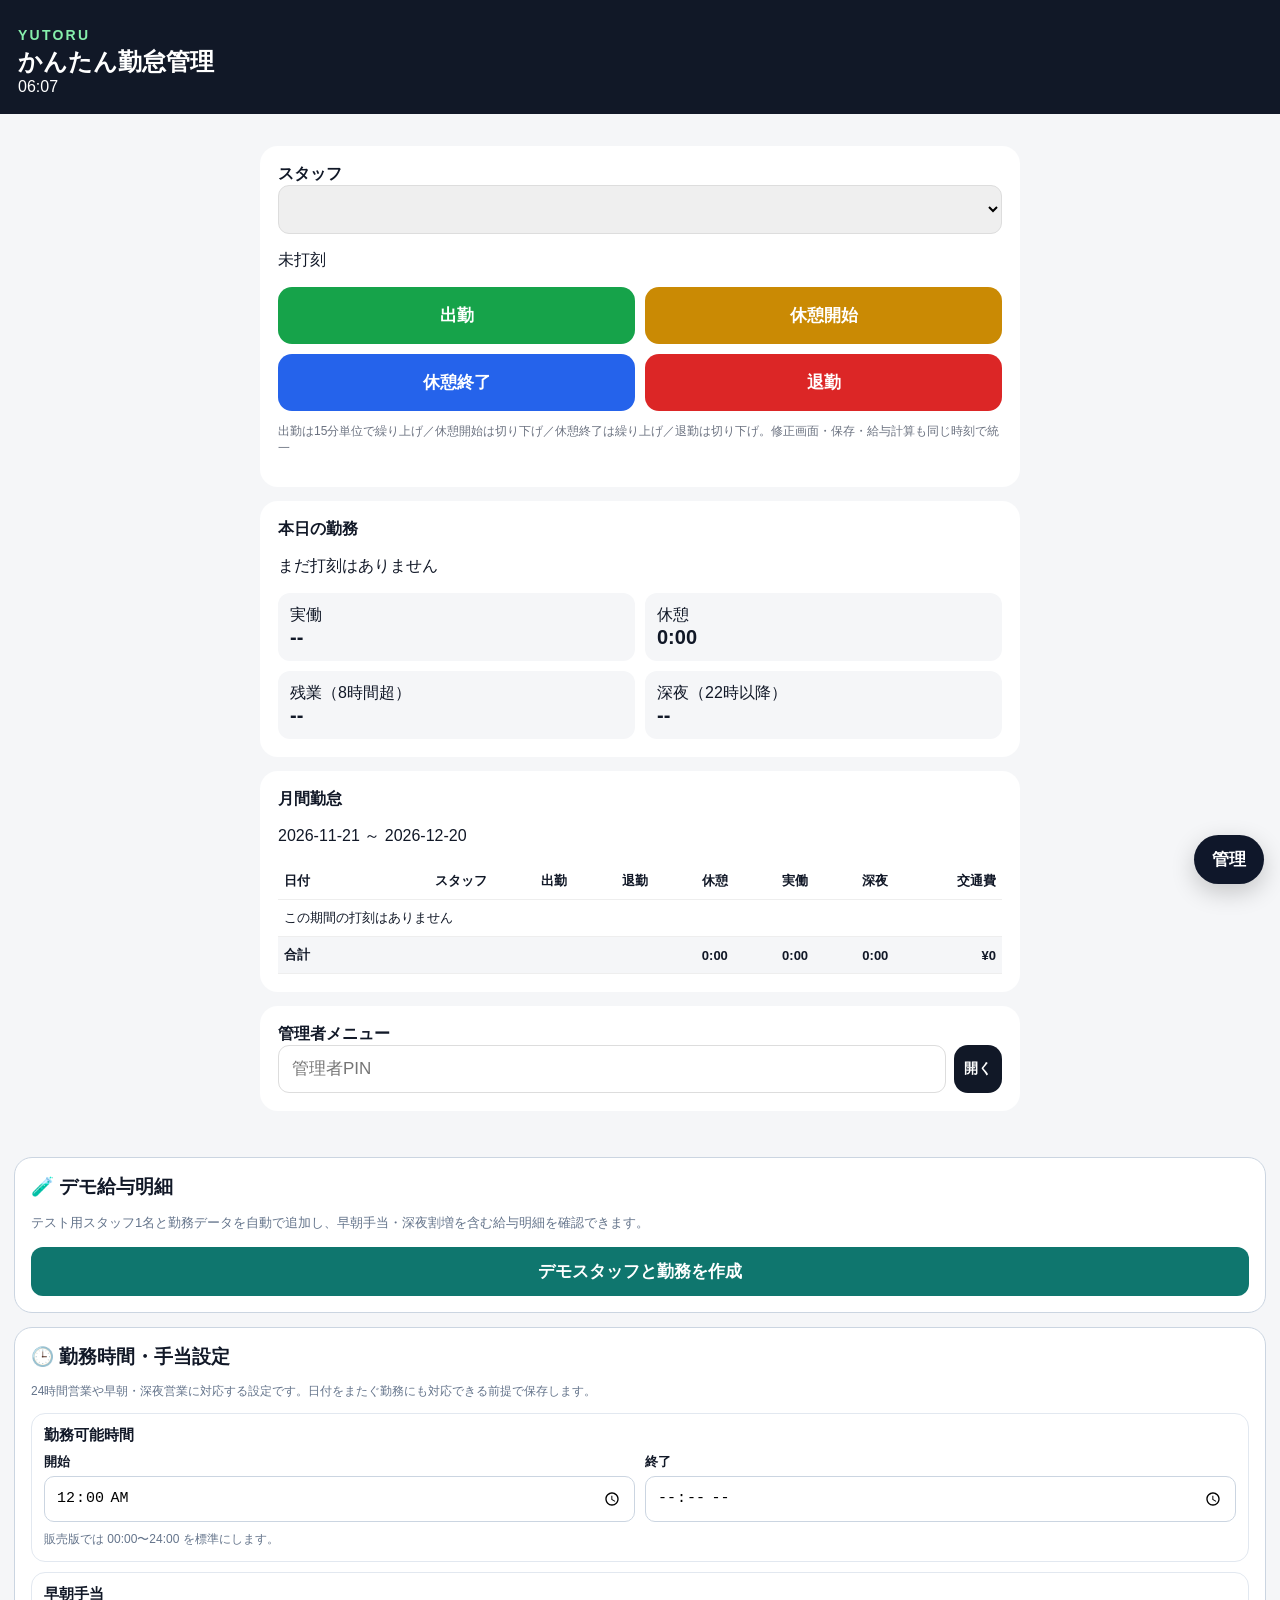
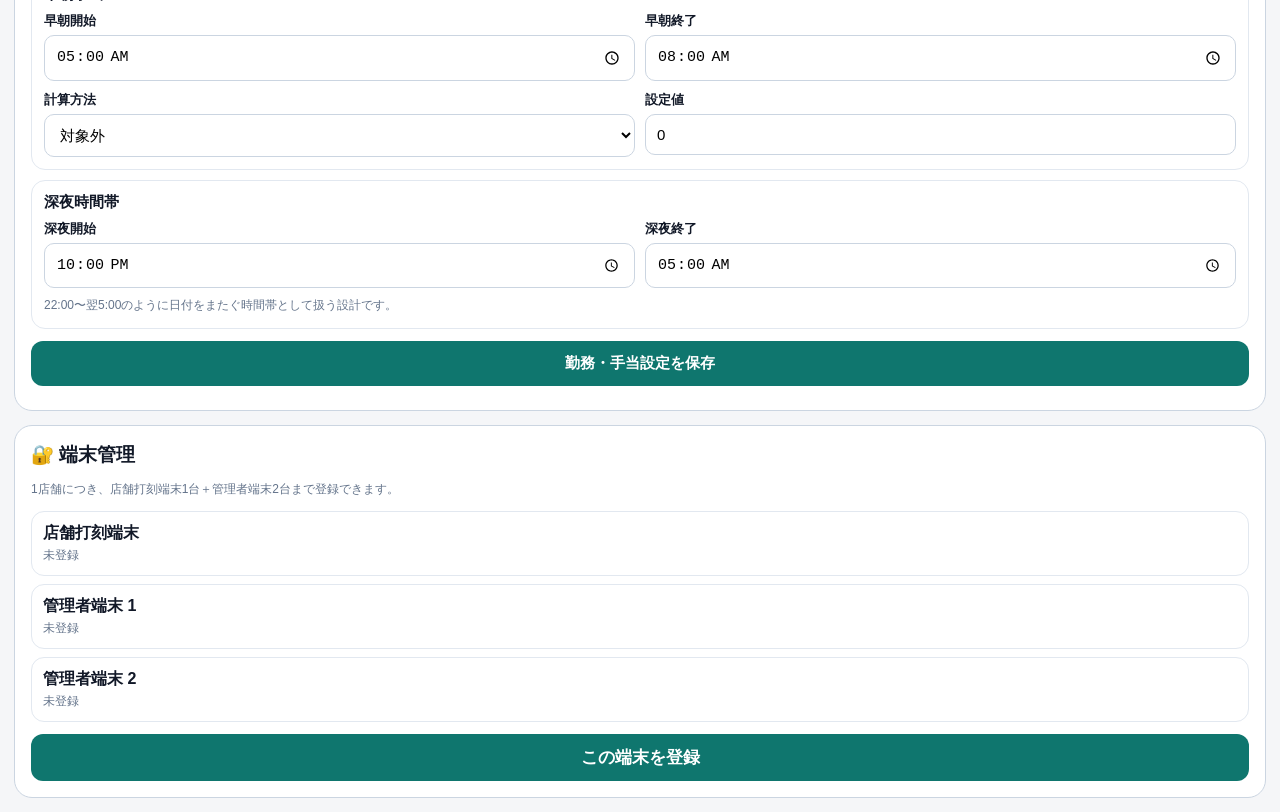
==== commit 776cd5f3: "YUTORUローカルデモ版を実装" ====
--- a/index.html
+++ b/index.html
@@ -540,7 +540,7 @@
 function transports(){try{return JSON.parse(localStorage.getItem(TK)||'{}')}catch(e){return {}}}
 function saveTransport(name,val){
   let x=transports(),n=Math.max(0,Number(val||0));
-  if(n>0)x[name]=n;else delete x[name];
+  if(val==='')delete x[name];else x[name]=n;
   localStorage.setItem(TK,JSON.stringify(x));
   allSummary();
 }
@@ -548,7 +548,7 @@
   let x=transports();
   document.querySelectorAll('#transportRows input[data-staff]').forEach(inp=>{
     let v=Math.max(0,Number(inp.value)||0);
-    if(v>0)x[inp.dataset.staff]=v;else delete x[inp.dataset.staff];
+    if(inp.value==='')delete x[inp.dataset.staff];else x[inp.dataset.staff]=v;
   });
   localStorage.setItem(TK,JSON.stringify(x));
   allSummary();
@@ -741,7 +741,7 @@
     let row=document.createElement('div');row.className='staffrow';
     let sp=document.createElement('span');sp.textContent=n;
     let inp=document.createElement('input');inp.type='number';inp.min='0';inp.step='1';inp.inputMode='numeric';
-    inp.value=x[n]||'';inp.placeholder='1日交通費';inp.dataset.staff=n;
+    inp.value=Object.prototype.hasOwnProperty.call(x,n)?x[n]:'';inp.placeholder='通常交通費（未設定）';inp.dataset.staff=n;
     row.append(sp,inp);box.appendChild(row);
   });
 }
@@ -752,6 +752,7 @@
   let members=staff();
   members.forEach(name=>{
     let t=staffTotal(x,name),rate=Number(w[name]||0),transportPerDay=Number(tr[name]||0),early=staffEarlySummary(x,name,rate),p=payrollDetail(t,rate,transportPerDay,early.amount);
+    if(typeof periodTransport==='function'){let legacy=p.transport;p.transport=periodTransport(name);p.total+=p.transport-legacy}
     grand+=p.total;sumBase+=p.base;sumOt+=p.overtimePremium;sumNight+=p.nightPremium;sumEarly+=p.earlyAllowance;sumTransport+=p.transport;
     tableRows.push('<tr><td>'+safe(name)+'</td><td>'+t[0]+'</td><td>'+yen(rate)+'</td><td>'+fmt(t[1])+'</td><td>'+fmt(t[2])+'</td><td>'+fmt(t[3])+'</td><td>'+yen(p.overtimePremium)+'</td><td>'+fmt(t[4])+'</td><td>'+yen(p.nightPremium)+'</td><td>'+yen(p.total)+'</td></tr>');
     let initial=safe(name).charAt(0);
@@ -809,8 +810,8 @@
 
 function renderEditRows(){
   let a=window._zuccaEdit||[];
-  const hours=Array.from({length:24},(_,h)=>String(h).padStart(2,'0'));
-  const mins15=['00','15','30','45'];
+  const hours=Array.from({length:25},(_,h)=>String(h).padStart(2,'0'));
+  const mins15=masterSettings().roundUnit===1?Array.from({length:60},(_,m)=>String(m).padStart(2,'0')):['00','15','30','45'];
 
   Q('editRows').innerHTML=a.map((v,i)=>{
     let normalized=roundPunchTime(v[0],v[1]||'09:00');
@@ -902,7 +903,7 @@
   }
 }
 function rl(){const box=Q('list');box.replaceChildren();staff().forEach(n=>{const row=document.createElement('div');row.className='sr';const sp=document.createElement('span');sp.textContent=n;const edit=document.createElement('button');edit.className='admin';edit.textContent='名前変更';edit.onclick=()=>renameStaff(n);const b=document.createElement('button');b.className='del';b.textContent='削除';b.onclick=()=>del(n);row.append(sp,edit,b);box.appendChild(row)})}
-function csv(){let x=JSON.parse(localStorage.getItem(DK)||'{}'),w=wages(),tr=transports(),r=range(),lines=['スタッフ,期間,出勤日数,時給,実働,休憩,残業,残業割増額,深夜,深夜割増額,交通費,支給額'];staff().forEach(s=>{let t=staffTotal(x,s),rate=Number(w[s]||0),p=payrollDetail(t,rate,Number(tr[s]||0));lines.push('"'+s.replace(/"/g,'""')+'","'+iso(r[0])+'～'+iso(r[1])+'",'+t[0]+','+rate+','+fmt(t[1])+','+fmt(t[2])+','+fmt(t[3])+','+Math.round(p.overtimePremium)+','+fmt(t[4])+','+Math.round(p.nightPremium)+','+Math.round(p.transport)+','+Math.round(p.total))});let blob=new Blob(['\ufeff'+lines.join('\n')],{type:'text/csv;charset=utf-8'}),a=document.createElement('a');a.href=URL.createObjectURL(blob);a.download='かんたん勤怠管理給与_'+iso(r[0])+'_'+iso(r[1])+'.csv';a.click();URL.revokeObjectURL(a.href)}
+function csv(){let x=JSON.parse(localStorage.getItem(DK)||'{}'),w=wages(),r=range(),lines=['スタッフ,期間,出勤日数,時給,実働,休憩,残業,残業割増額,深夜,深夜割増額,交通費,支給額'];staff().forEach(s=>{let t=staffTotal(x,s),rate=Number(w[s]||0),p=payrollDetail(t,rate,0),fare=typeof periodTransport==='function'?periodTransport(s):t[0]*Number(transports()[s]||0);p.transport=fare;p.total+=fare;lines.push('"'+s.replace(/"/g,'""')+'","'+iso(r[0])+'～'+iso(r[1])+'",'+t[0]+','+rate+','+fmt(t[1])+','+fmt(t[2])+','+fmt(t[3])+','+Math.round(p.overtimePremium)+','+fmt(t[4])+','+Math.round(p.nightPremium)+','+Math.round(p.transport)+','+Math.round(p.total))});let blob=new Blob(['\ufeff'+lines.join('\n')],{type:'text/csv;charset=utf-8'}),a=document.createElement('a');a.href=URL.createObjectURL(blob);a.download='YUTORU勤怠_'+iso(r[0])+'_'+iso(r[1])+'.csv';a.click();URL.revokeObjectURL(a.href)}
 function printReport(name){
   const members=staff();
   const selected=name || Q('staff')?.value || (members.includes('デモ太郎')?'デモ太郎':members[0]);
@@ -912,7 +913,9 @@
   const rate=Number(wages()[selected]||0);
   const t=staffTotal(x,selected);
   const early=staffEarlySummary(x,selected,rate);
-  const p=payrollDetail(t,rate,Number(transports()[selected]||0),early.amount);
+  const p=payrollDetail(t,rate,0,early.amount);
+  p.transport=typeof periodTransport==='function'?periodTransport(selected):t[0]*Number(transports()[selected]||0);
+  p.total+=p.transport;
   const [st,en]=range();
 
   let daily=[], d=new Date(st);
@@ -3014,4 +3017,53 @@
 })();
 </script>
 
-</body></html>+<style id="yutoruDemoStyles">
+/* Demo edition: Plus/cloud implementation remains in this file but is intentionally not exposed. */
+#yutoruPlanBar,#plusAdminPanel,#plusSettingsBtn,#demoPlanSwitcher,#licenseBadge,
+#licenseGate,#masterSetupBtn,#masterSetup,#cloudStatus{display:none!important}
+.top h2{margin:0}.top h2::before{content:"YUTORU\A";white-space:pre;font-size:14px;color:#86efac;letter-spacing:.16em}
+.demoAdmin{margin-top:18px}.demoAdmin h3{margin:22px 0 6px}.settingsGrid{display:grid;grid-template-columns:1fr 1fr;gap:10px}
+.dailyTransport{width:110px;padding:8px;font-size:14px}.validationError{color:#b91c1c;font-weight:800}
+.demoActions button{flex:1;background:#0f766e}.demoActions .danger{background:#b91c1c}
+@media(max-width:640px){.w{padding:10px}.c{padding:15px;border-radius:15px}.g button{min-height:72px;font-size:19px}.settingsGrid{grid-template-columns:1fr}.sr{gap:6px}.sr span{flex:1}.sr button{min-height:42px}.monthlyDemo th,.monthlyDemo td{padding:10px 7px}.top{padding:16px}}
+</style>
+<script id="yutoruDemoEdition">
+/* YUTORU local demo edition. Legacy cloud and Plus code is retained above for future use. */
+const DAILY_TRANSPORT_KEY='attendance_master_daily_transport_v2';
+const ADMIN_PIN_KEY='attendance_master_admin_pin_v2';
+const DEMO_MARK_KEY='attendance_master_demo_records_v1';
+
+function dailyTransports(){try{return JSON.parse(localStorage.getItem(DAILY_TRANSPORT_KEY)||'{}')}catch(e){return {}}}
+function hasDailyTransport(name,date){return Object.prototype.hasOwnProperty.call(dailyTransports()[name]||{},date)}
+function dailyTransport(name,date){let d=dailyTransports();return Object.prototype.hasOwnProperty.call(d[name]||{},date)?Number(d[name][date]):null}
+function setDailyTransport(name,date,value){let d=dailyTransports();d[name]??={};if(value==='')delete d[name][date];else d[name][date]=Math.max(0,Number(value)||0);localStorage.setItem(DAILY_TRANSPORT_KEY,JSON.stringify(d))}
+function snapshotTransport(name,date){if(hasDailyTransport(name,date))return;let t=transports();setDailyTransport(name,date,Object.prototype.hasOwnProperty.call(t,name)?Number(t[name]):0)}
+function periodTransport(name){let [st,en]=range(),d=new Date(st),sum=0;while(d<=en){let day=iso(d),v=dailyTransport(name,day);if(v!==null)sum+=v;else{let rows=JSON.parse(localStorage.getItem(DK)||'{}')[name]?.[day]||[];if(rows.some(r=>r[0]==='出勤'))sum+=Number(transports()[name]||0)}d.setDate(d.getDate()+1)}return sum}
+
+roundPunchTime=function(kind,time){if(!time)return time;let [h,m]=time.split(':').map(Number);if(masterSettings().roundUnit===15){m=(kind==='出勤'||kind==='休憩終了')?Math.ceil(m/15)*15:Math.floor(m/15)*15;if(m===60){h++;m=0}}return String(h).padStart(2,'0')+':'+String(m).padStart(2,'0')};
+punchTime=function(kind){let d=new Date(),time=String(d.getHours()).padStart(2,'0')+':'+String(d.getMinutes()).padStart(2,'0');return roundPunchTime(kind,time)};
+calc=function(rows){let aa=(rows||[]).map(v=>[v[0],roundPunchTime(v[0],v[1])]),ci=aa.find(v=>v[0]==='出勤'),co=[...aa].reverse().find(v=>v[0]==='退勤');let b=0,op=null,breaks=[];for(let v of aa){let m=mins(v[1]);if(v[0]==='休憩開始')op=m;if(v[0]==='休憩終了'&&op!==null){if(m<op)return[null,null,null,null];breaks.push([op,m]);b+=m-op;op=null}}if(!ci||!co)return[null,b,null,null];let st=mins(ci[1]),en=mins(co[1]);if(st===1440&&en<1440)return[null,b,null,null];if(en<st)en+=1440;let work=Math.max(0,en-st-b),night=0;for(let m=st;m<en;m++){let md=m%1440;if((md>=1320||md<300)&&!breaks.some(q=>m>=q[0]&&m<q[1]))night++}let ot=Math.max(0,work-Number(masterSettings().overtimeHours||8)*60);if(masterSettings().roundUnit===15){work=Math.floor(work/15)*15;b=Math.floor(b/15)*15;ot=Math.floor(ot/15)*15;night=Math.floor(night/15)*15}return[work,b,ot,night]};
+range=function(){let n=new Date(),close=Math.min(31,Math.max(1,Number(masterSettings().closeDay)||20));let thisClose=new Date(n.getFullYear(),n.getMonth(),Math.min(close,new Date(n.getFullYear(),n.getMonth()+1,0).getDate()));let en=n<=thisClose?thisClose:new Date(n.getFullYear(),n.getMonth()+1,Math.min(close,new Date(n.getFullYear(),n.getMonth()+2,0).getDate()));let prev=new Date(en.getFullYear(),en.getMonth()-1,Math.min(close,new Date(en.getFullYear(),en.getMonth(),0).getDate()));let st=new Date(prev);st.setDate(st.getDate()+1);return[st,en]};
+
+const legacyStamp=stamp;stamp=function(kind){let name=Q('staff').value,date=iso(new Date());legacyStamp(kind);if(name&&kind==='出勤')snapshotTransport(name,date);month(JSON.parse(localStorage.getItem(DK)||'{}'),name);allSummary()};
+const legacySaveEdits=saveEdits;saveEdits=function(){let name=Q('editStaff').value,date=Q('editDate').value,rows=window._zuccaEdit||[];if(rows.some(r=>r[0]==='出勤'))snapshotTransport(name,date);let c=calc(rows);if(c[0]===null&&rows.some(r=>r[0]==='退勤')){Q('editMsg').innerHTML='<span class="validationError">出勤・退勤時刻を確認してください</span>';return}legacySaveEdits()};
+
+month=function(x,name){let [st,en]=range(),d=new Date(st),out=[],tot=[0,0,0,0],fare=0;Q('period').textContent=iso(st)+' ～ '+iso(en);while(d<=en){let day=iso(d),a=x[name]?.[day]||[];if(a.length){let c=calc(a),times={};a.forEach(v=>times[v[0]]=v[1]);let tr=dailyTransport(name,day);if(tr===null&&a.some(v=>v[0]==='出勤'))tr=Number(transports()[name]||0);fare+=tr||0;c.forEach((v,i)=>{if(v!==null)tot[i]+=v});out.push('<tr><td>'+safe(day.slice(5).replace('-','/'))+'</td><td>'+safe(name)+'</td><td>'+safe(times['出勤']||'--')+'</td><td>'+safe(times['退勤']||'--')+'</td><td>'+fmt(c[1])+'</td><td>'+fmt(c[0])+'</td><td>'+fmt(c[3])+'</td><td><input class="dailyTransport" type="number" min="0" value="'+(tr===null?'':tr)+'" onchange="setDailyTransport(\''+escAttr(name)+'\',\''+day+'\',this.value);month(JSON.parse(localStorage.getItem(DK)||\'{}\'),Q(\'staff\').value);allSummary()"></td></tr>')}d.setDate(d.getDate()+1)}Q('monthly').innerHTML=out.join('')||'<tr><td colspan="8">この期間の打刻はありません</td></tr>';Q('totals').innerHTML='<tr class="total"><td colspan="4">合計</td><td>'+fmt(tot[1])+'</td><td>'+fmt(tot[0])+'</td><td>'+fmt(tot[3])+'</td><td>'+yen(fare)+'</td></tr>'};
+
+function setupDemoUI(){
+ document.title='YUTORU｜勤怠管理デモ';
+ let monthCard=Q('monthly').closest('.c');monthCard.querySelector('b').textContent='月間勤怠';monthCard.querySelector('thead').innerHTML='<tr><th>日付</th><th>スタッフ</th><th>出勤</th><th>退勤</th><th>休憩</th><th>実働</th><th>深夜</th><th>交通費</th></tr>';monthCard.querySelector('table').classList.add('monthlyDemo');
+ let ad=Q('ad'),panel=document.createElement('div');panel.className='demoAdmin';panel.innerHTML='<hr><h3>店舗設定</h3><div class="settingsGrid"><label>打刻単位<select id="demoRound"><option value="1">1分単位</option><option value="15">15分単位</option></select></label><label>締め日<select id="demoClose">'+Array.from({length:31},(_,i)=>'<option value="'+(i+1)+'">'+(i===30?'末日':i+1+'日')+'</option>').join('')+'</select></label></div><button class="admin" style="width:100%;margin-top:10px" onclick="saveDemoSettings()">店舗設定を保存</button><h3>管理者パスワード</h3><div class="row"><input id="newAdminPin" type="password" minlength="4" placeholder="新しいパスワード（4文字以上）"><button class="admin" onclick="changeAdminPin()">変更</button></div><h3>販売デモデータ</h3><p class="note">専用の印を付けて作成するため、デモデータだけを安全に削除できます。</p><div class="row demoActions"><button onclick="createDemoData()">デモデータを作成</button><button class="danger" onclick="deleteDemoData()">デモデータを削除</button></div>';ad.prepend(panel);
+ let s=masterSettings();Q('demoRound').value=String([1,15].includes(Number(s.roundUnit))?s.roundUnit:15);Q('demoClose').value=String(s.closeDay||20);
+ let cloudHeading=[...ad.querySelectorAll('b')].find(e=>e.textContent.includes('クラウド保存'));if(cloudHeading){let cur=cloudHeading;while(cur&&!(cur.tagName==='HR'&&cur!==cloudHeading.previousElementSibling)){let next=cur.nextElementSibling;cur.style.display='none';cur=next;if(cur?.tagName==='HR')break}}
+ document.querySelectorAll('#topPlanSelect,#demoPlanSelect').forEach(e=>e.setAttribute('aria-hidden','true'));
+}
+function saveDemoSettings(){let s=masterSettings();s.roundUnit=Number(Q('demoRound').value);s.closeDay=Number(Q('demoClose').value);delete s.supabaseUrl;delete s.supabaseKey;localStorage.setItem(MASTER_SETTINGS_KEY,JSON.stringify(s));render();allSummary();alert('店舗設定を保存しました')}
+login=function(){let pin=localStorage.getItem(ADMIN_PIN_KEY)||'1234';if(Q('pin').value===pin){Q('pb').classList.add('hide');Q('ad').classList.remove('hide');defaultEditDate();rs()}else alert('パスワードが違います')};
+function changeAdminPin(){let p=Q('newAdminPin').value;if(p.length<4){alert('4文字以上で設定してください');return}localStorage.setItem(ADMIN_PIN_KEY,p);Q('newAdminPin').value='';alert('管理者パスワードを変更しました')}
+function createDemoData(){let names=['山田 太郎','佐藤 花子','鈴木 一郎'],a=staff(),x=JSON.parse(localStorage.getItem(DK)||'{}'),w=wages(),tr=transports(),dt=dailyTransports(),marks=[],created=[];let samples=[[['出勤','09:00'],['休憩開始','12:00'],['休憩終了','13:00'],['退勤','18:00']],[['出勤','18:00'],['休憩開始','21:00'],['休憩終了','21:30'],['退勤','24:00']],[['出勤','19:00'],['退勤','22:30']]];names.forEach((n,i)=>{if(!a.includes(n)){a.push(n);created.push(n)}x[n]??={};dt[n]??={};for(let ago=1;ago<=3;ago++){let d=new Date();d.setDate(d.getDate()-ago);let day=iso(d);x[n][day]=samples[(i+ago)%samples.length];dt[n][day]=ago===2?0:(i===1?500:802);marks.push([n,day])}w[n]=[1200,1150,1300][i];tr[n]=[802,500,600][i]});localStorage.setItem(SK,JSON.stringify(a));localStorage.setItem(DK,JSON.stringify(x));localStorage.setItem(WK,JSON.stringify(w));localStorage.setItem(TK,JSON.stringify(tr));localStorage.setItem(DAILY_TRANSPORT_KEY,JSON.stringify(dt));localStorage.setItem(DEMO_MARK_KEY,JSON.stringify({days:marks,created}));rs();alert('デモデータを作成しました')}
+function deleteDemoData(){let mark=JSON.parse(localStorage.getItem(DEMO_MARK_KEY)||'{"days":[],"created":[]}'),marks=Array.isArray(mark)?mark:(mark.days||[]),created=mark.created||[],x=JSON.parse(localStorage.getItem(DK)||'{}'),dt=dailyTransports(),a=staff(),w=wages(),tr=transports();marks.forEach(([n,d])=>{if(x[n])delete x[n][d];if(dt[n])delete dt[n][d]});created.forEach(n=>{a=a.filter(v=>v!==n);delete x[n];delete dt[n];delete w[n];delete tr[n]});localStorage.setItem(SK,JSON.stringify(a));localStorage.setItem(DK,JSON.stringify(x));localStorage.setItem(WK,JSON.stringify(w));localStorage.setItem(TK,JSON.stringify(tr));localStorage.setItem(DAILY_TRANSPORT_KEY,JSON.stringify(dt));localStorage.removeItem(DEMO_MARK_KEY);rs();alert('作成したデモデータを削除しました')}
+const oldAllSummary=allSummary;allSummary=function(){oldAllSummary();let x=JSON.parse(localStorage.getItem(DK)||'{}'),sum=0;staff().forEach(n=>sum+=periodTransport(n));if(Q('sumTransport'))Q('sumTransport').textContent=yen(sum)};
+if(document.readyState==='loading')document.addEventListener('DOMContentLoaded',setupDemoUI);else setupDemoUI();
+</script>
+</body></html>
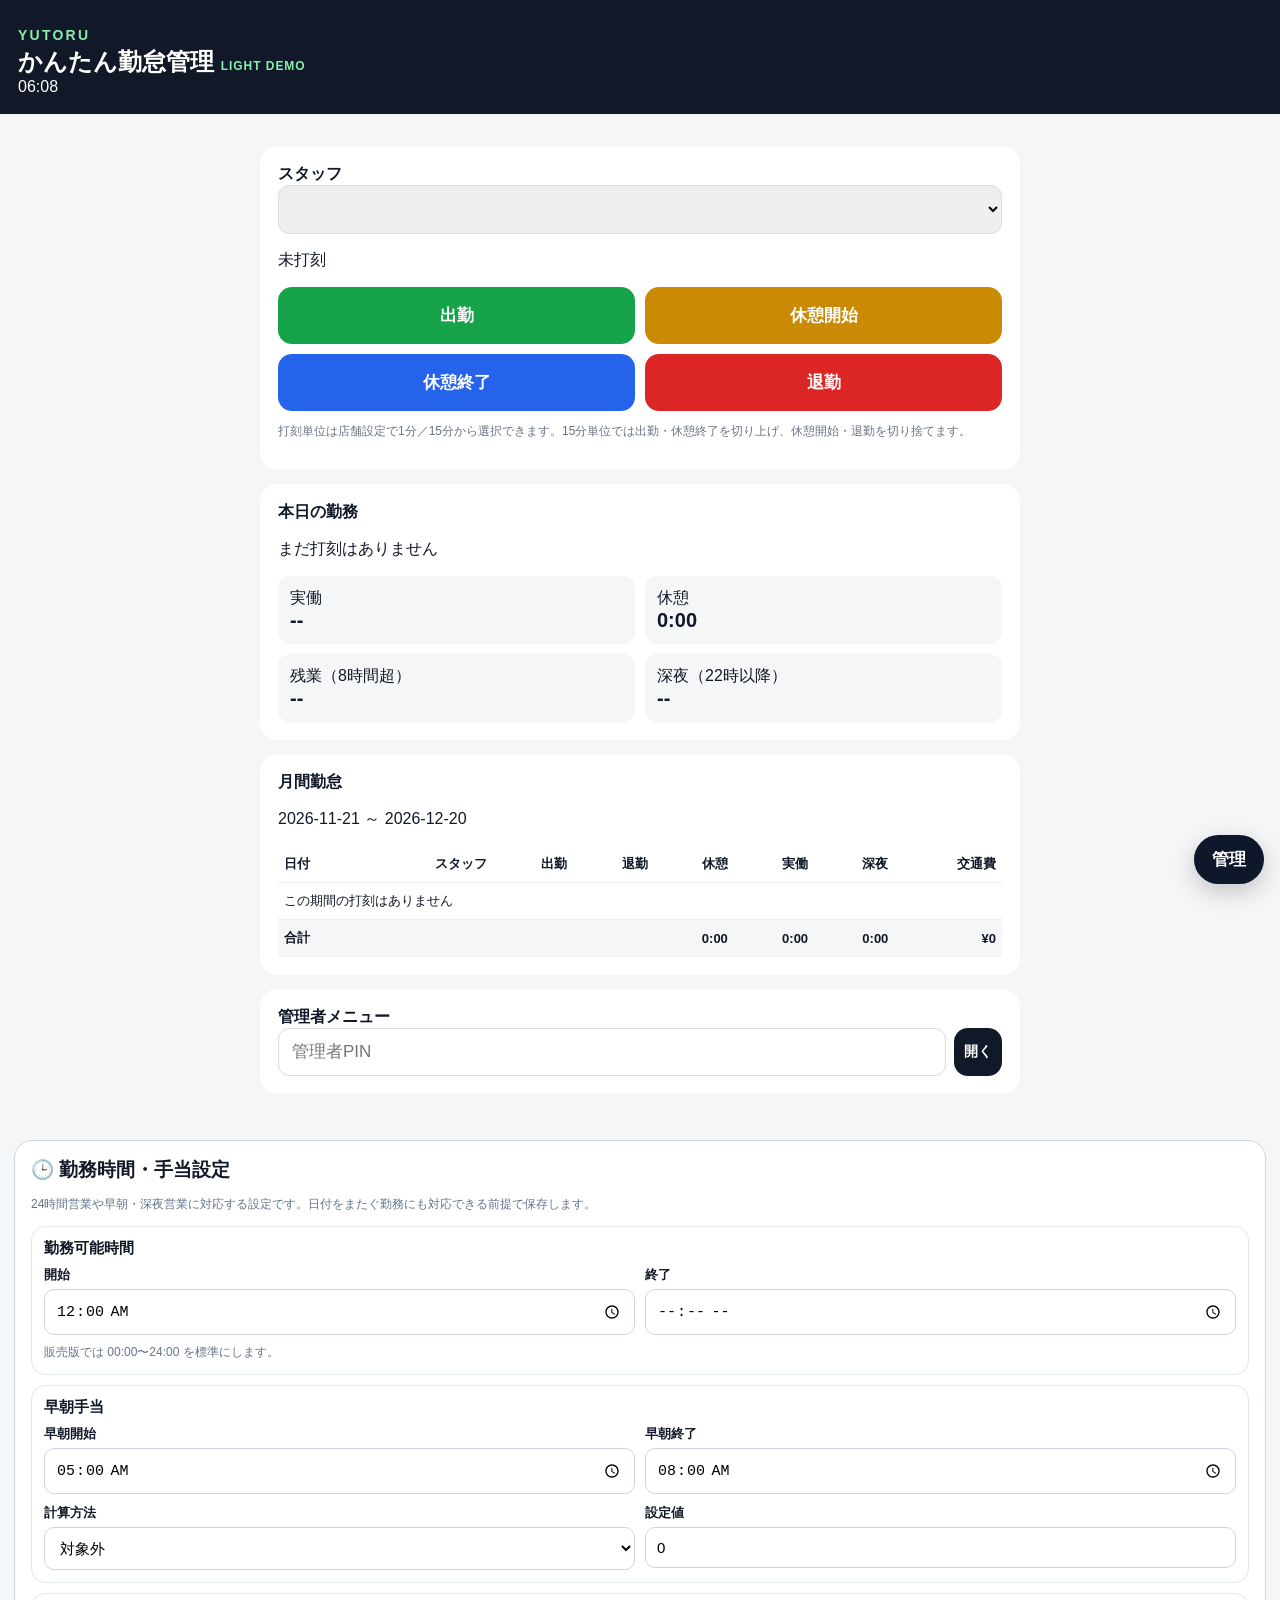
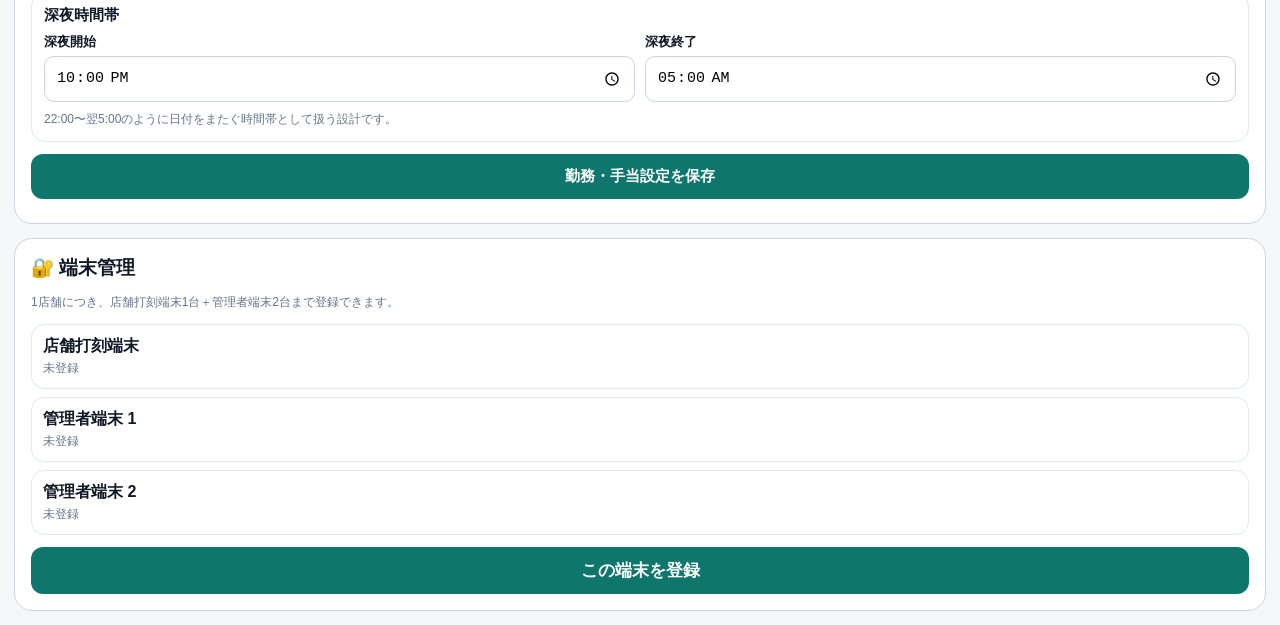
==== commit 92cae3b2: "YUTORU Lightデモ版を完成" ====
--- a/index.html
+++ b/index.html
@@ -2734,7 +2734,7 @@
    const data={format:"YUTORU-backup",version:1,created_at:new Date().toISOString(),origin:location.origin,data:{}};
    for(let i=0;i<localStorage.length;i++){
      const k=localStorage.key(i);
-     if(k && /^(yutoru_|YUTORU_)/i.test(k)) data.data[k]=localStorage.getItem(k);
+     if(k && /^(yutoru_|attendance_master_|zucca_)/i.test(k) && !/(cloud|license|device)/i.test(k)) data.data[k]=localStorage.getItem(k);
    }
    const blob=new Blob([JSON.stringify(data,null,2)],{type:"application/json"});
    const a=document.createElement("a");
@@ -2752,7 +2752,7 @@
      const obj=JSON.parse(await f.text());
      if(obj?.format!=="YUTORU-backup"||!obj.data||typeof obj.data!=="object")throw new Error("YUTORUのバックアップファイルではありません");
      if(!confirm("現在の端末データにバックアップ内容を復元します。よろしいですか？"))return;
-     Object.entries(obj.data).forEach(([k,v])=>{if(/^(yutoru_|YUTORU_)/i.test(k))localStorage.setItem(k,String(v))});
+     Object.entries(obj.data).forEach(([k,v])=>{if(/^(yutoru_|attendance_master_|zucca_)/i.test(k)&&!/(cloud|license|device)/i.test(k))localStorage.setItem(k,String(v))});
      alert("バックアップを復元しました。画面を再読み込みします。");
      location.reload();
    }catch(e){alert("復元できませんでした。\\n"+e.message)}
@@ -3042,7 +3042,17 @@
 
 roundPunchTime=function(kind,time){if(!time)return time;let [h,m]=time.split(':').map(Number);if(masterSettings().roundUnit===15){m=(kind==='出勤'||kind==='休憩終了')?Math.ceil(m/15)*15:Math.floor(m/15)*15;if(m===60){h++;m=0}}return String(h).padStart(2,'0')+':'+String(m).padStart(2,'0')};
 punchTime=function(kind){let d=new Date(),time=String(d.getHours()).padStart(2,'0')+':'+String(d.getMinutes()).padStart(2,'0');return roundPunchTime(kind,time)};
-calc=function(rows){let aa=(rows||[]).map(v=>[v[0],roundPunchTime(v[0],v[1])]),ci=aa.find(v=>v[0]==='出勤'),co=[...aa].reverse().find(v=>v[0]==='退勤');let b=0,op=null,breaks=[];for(let v of aa){let m=mins(v[1]);if(v[0]==='休憩開始')op=m;if(v[0]==='休憩終了'&&op!==null){if(m<op)return[null,null,null,null];breaks.push([op,m]);b+=m-op;op=null}}if(!ci||!co)return[null,b,null,null];let st=mins(ci[1]),en=mins(co[1]);if(st===1440&&en<1440)return[null,b,null,null];if(en<st)en+=1440;let work=Math.max(0,en-st-b),night=0;for(let m=st;m<en;m++){let md=m%1440;if((md>=1320||md<300)&&!breaks.some(q=>m>=q[0]&&m<q[1]))night++}let ot=Math.max(0,work-Number(masterSettings().overtimeHours||8)*60);if(masterSettings().roundUnit===15){work=Math.floor(work/15)*15;b=Math.floor(b/15)*15;ot=Math.floor(ot/15)*15;night=Math.floor(night/15)*15}return[work,b,ot,night]};
+calc=function(rows){
+ let aa=(rows||[]).map(v=>[v[0],roundPunchTime(v[0],v[1])]),ci=aa.find(v=>v[0]==='出勤'),co=[...aa].reverse().find(v=>v[0]==='退勤');
+ if(!ci||!co)return[null,0,null,null];let st=mins(ci[1]),en=mins(co[1]);if(en<st)en+=1440;
+ // 同時刻および18時間を超える逆転入力は、日跨ぎ勤務ではなく入力誤りとして扱う。
+ if(en<=st||en-st>1080)return[null,null,null,null];
+ let b=0,op=null,breaks=[];
+ for(let v of aa){let m=mins(v[1]);if(m<st)m+=1440;if(v[0]==='休憩開始')op=m;if(v[0]==='休憩終了'&&op!==null){if(m<=op)m+=1440;if(op<st||m>en||m<=op)return[null,null,null,null];breaks.push([op,m]);b+=m-op;op=null}}
+ if(op!==null)return[null,null,null,null];let work=en-st-b;if(work<0)return[null,null,null,null];let night=0;
+ for(let m=st;m<en;m++){let md=m%1440;if((md>=1320||md<300)&&!breaks.some(q=>m>=q[0]&&m<q[1]))night++}
+ let ot=Math.max(0,work-Number(masterSettings().overtimeHours||8)*60);if(masterSettings().roundUnit===15){work=Math.floor(work/15)*15;b=Math.floor(b/15)*15;ot=Math.floor(ot/15)*15;night=Math.floor(night/15)*15}return[work,b,ot,night]
+};
 range=function(){let n=new Date(),close=Math.min(31,Math.max(1,Number(masterSettings().closeDay)||20));let thisClose=new Date(n.getFullYear(),n.getMonth(),Math.min(close,new Date(n.getFullYear(),n.getMonth()+1,0).getDate()));let en=n<=thisClose?thisClose:new Date(n.getFullYear(),n.getMonth()+1,Math.min(close,new Date(n.getFullYear(),n.getMonth()+2,0).getDate()));let prev=new Date(en.getFullYear(),en.getMonth()-1,Math.min(close,new Date(en.getFullYear(),en.getMonth(),0).getDate()));let st=new Date(prev);st.setDate(st.getDate()+1);return[st,en]};
 
 const legacyStamp=stamp;stamp=function(kind){let name=Q('staff').value,date=iso(new Date());legacyStamp(kind);if(name&&kind==='出勤')snapshotTransport(name,date);month(JSON.parse(localStorage.getItem(DK)||'{}'),name);allSummary()};
@@ -3066,4 +3076,59 @@
 const oldAllSummary=allSummary;allSummary=function(){oldAllSummary();let x=JSON.parse(localStorage.getItem(DK)||'{}'),sum=0;staff().forEach(n=>sum+=periodTransport(n));if(Q('sumTransport'))Q('sumTransport').textContent=yen(sum)};
 if(document.readyState==='loading')document.addEventListener('DOMContentLoaded',setupDemoUI);else setupDemoUI();
 </script>
+<style id="yutoruLightStyles">
+/* 上位版の実装を残したまま、Light版では画面・フォーカス・ポインター操作から隔離する。 */
+#yutoruPlanBar,#plusAdminPanel,#plusSettingsBtn,#demoPlanSwitcher,#licenseBadge,
+#licenseGate,#cloudStatus,#v34History,#v34Insurance,#v34Plus,#v33HistoryFloating,
+#v33HistoryPanel,#singlePayslipPrint,.payDash,.summaryCards,.closingTable,
+[data-light-hidden="true"]{display:none!important;visibility:hidden!important;pointer-events:none!important}
+#v34Setup{grid-column:1/-1}.lightEditionBadge{font-size:12px;color:#86efac;font-weight:800;letter-spacing:.08em}
+</style>
+<script id="yutoruLightEdition">
+/* 給与・Plus・ライセンス・クラウドの関数と保存値は将来版のため削除しない。 */
+(()=>{
+ const HIDDEN_LABELS=/給与|時給|賃金|明細|Plus|プラス|料金プラン|プラン切替|ライセンス|クラウド/;
+ const HIDDEN_IDS=/plus|plan|license|cloud|payslip|payroll|history/i;
+ function disableFeatureElement(el){
+  if(!el)return;el.dataset.lightHidden='true';el.hidden=true;el.setAttribute('aria-hidden','true');
+  if('inert' in el)el.inert=true;else el.setAttribute('inert','');
+  el.querySelectorAll('button,a,input,select,textarea,[tabindex]').forEach(c=>{c.disabled=true;c.tabIndex=-1;c.setAttribute('aria-hidden','true')});
+ }
+ function hideAdminSection(label){
+  const heading=[...Q('ad').querySelectorAll('b')].find(el=>(el.textContent||'').includes(label));if(!heading)return;
+  disableFeatureElement(heading);let node=heading.nextElementSibling;
+  while(node&&node.tagName!=='HR'){const next=node.nextElementSibling;disableFeatureElement(node);node=next}
+ }
+ function enforceLightBoundary(root=document){
+  root.querySelectorAll?.('[id],[class],button,a,[role="button"]').forEach(el=>{
+   if(['v34Setup','v34Backup','v34Restore'].includes(el.id)||el.closest('.demoAdmin'))return;
+   const identity=el.id+' '+(typeof el.className==='string'?el.className:'');
+   const label=(el.textContent||'').replace(/\s+/g,' ').trim();
+   if(HIDDEN_IDS.test(identity)||(label&&label.length<50&&HIDDEN_LABELS.test(label)))disableFeatureElement(el);
+  });
+ }
+ function attendanceRows(){
+  const x=JSON.parse(localStorage.getItem(DK)||'{}'),[st,en]=range(),result=[];
+  staff().forEach(name=>{let d=new Date(st);while(d<=en){const date=iso(d),rows=x[name]?.[date]||[];
+   if(rows.length){const c=calc(rows),times={};rows.forEach(v=>times[v[0]]=v[1]);let fare=dailyTransport(name,date);
+    if(fare===null&&rows.some(v=>v[0]==='出勤'))fare=Object.prototype.hasOwnProperty.call(transports(),name)?Number(transports()[name]):null;
+    result.push({date,name,inTime:times['出勤']||'',outTime:times['退勤']||'',breakTime:c[1],workTime:c[0],nightTime:c[3],transport:fare})}
+   d.setDate(d.getDate()+1)}});return result;
+ }
+ window.buildAttendanceCsv=function(){const quote=v=>'"'+String(v??'').replace(/"/g,'""')+'"',lines=['日付,スタッフ名,出勤,退勤,休憩,実働,深夜,交通費'];attendanceRows().forEach(r=>lines.push([r.date,r.name,r.inTime,r.outTime,fmt(r.breakTime),fmt(r.workTime),fmt(r.nightTime),r.transport===null?'':r.transport].map(quote).join(',')));return '\ufeff'+lines.join('\r\n')};
+ window.csv=function(){const [st,en]=range(),blob=new Blob([buildAttendanceCsv()],{type:'text/csv;charset=utf-8'}),a=document.createElement('a');a.href=URL.createObjectURL(blob);a.download='YUTORU_勤怠_'+iso(st)+'_'+iso(en)+'.csv';a.click();setTimeout(()=>URL.revokeObjectURL(a.href),1000)};
+ window.buildAttendancePrintHtml=function(){const [st,en]=range(),rows=attendanceRows().map(r=>'<tr><td>'+safe(r.date)+'</td><td>'+safe(r.name)+'</td><td>'+safe(r.inTime||'--')+'</td><td>'+safe(r.outTime||'--')+'</td><td>'+fmt(r.breakTime)+'</td><td>'+fmt(r.workTime)+'</td><td>'+fmt(r.nightTime)+'</td><td>'+(r.transport===null?'未設定':yen(r.transport))+'</td></tr>').join('');return '<!doctype html><html lang="ja"><head><meta charset="utf-8"><title>YUTORU 勤怠表</title><style>@page{size:A4 landscape;margin:10mm}body{font-family:-apple-system,sans-serif;color:#111}h1{font-size:22px}p{color:#555}table{width:100%;border-collapse:collapse;font-size:12px}th,td{border:1px solid #bbb;padding:7px;text-align:center}th{background:#f3f4f6}.actions{text-align:center;margin:12px}.actions button{padding:10px 18px}@media print{.actions{display:none}}</style></head><body><div class="actions"><button onclick="print()">PDF／印刷</button></div><h1>YUTORU 月間勤怠</h1><p>'+iso(st)+' ～ '+iso(en)+'</p><table><thead><tr><th>日付</th><th>スタッフ名</th><th>出勤</th><th>退勤</th><th>休憩</th><th>実働</th><th>深夜</th><th>交通費</th></tr></thead><tbody>'+(rows||'<tr><td colspan="8">勤怠データはありません</td></tr>')+'</tbody></table></body></html>'};
+ window.printReport=function(){const pw=open('','_blank');if(!pw){alert('印刷画面を開けませんでした。ポップアップを許可してください。');return}pw.document.open();pw.document.write(buildAttendancePrintHtml());pw.document.close()};
+ function initializeLightUI(){
+  document.documentElement.dataset.edition='light';const title=Q('clock')?.previousElementSibling;if(title)title.innerHTML='かんたん勤怠管理 <span class="lightEditionBadge">LIGHT DEMO</span>';
+  const note=Q('status')?.parentElement?.querySelector('.note:last-child');if(note)note.textContent='打刻単位は店舗設定で1分／15分から選択できます。15分単位では出勤・休憩終了を切り上げ、休憩開始・退勤を切り捨てます。';
+  hideAdminSection('クラウド保存');hideAdminSection('時給設定');
+  const heading=[...Q('ad').querySelectorAll('b')].find(el=>(el.textContent||'').includes('全スタッフ一覧'));if(heading){heading.textContent='勤怠データ出力';const p=heading.nextElementSibling;if(p)p.textContent='給与情報を含まない勤怠専用CSVまたはPDFを出力します。'}
+  const setup=Q('v34Setup');if(setup){setup.textContent='初期設定／店舗設定';setup.onclick=()=>{Q('v34Sheet').classList.remove('show');Q('v34Sheet').setAttribute('aria-hidden','true');Q('pin').focus();Q('pin').scrollIntoView({behavior:'smooth',block:'center'})}}
+  enforceLightBoundary();new MutationObserver(records=>records.forEach(r=>r.addedNodes.forEach(node=>{if(node.nodeType===1)enforceLightBoundary(node)}))).observe(document.body,{childList:true,subtree:true});
+ }
+ if(document.readyState==='loading')document.addEventListener('DOMContentLoaded',initializeLightUI);else initializeLightUI();
+})();
+</script>
+
 </body></html>
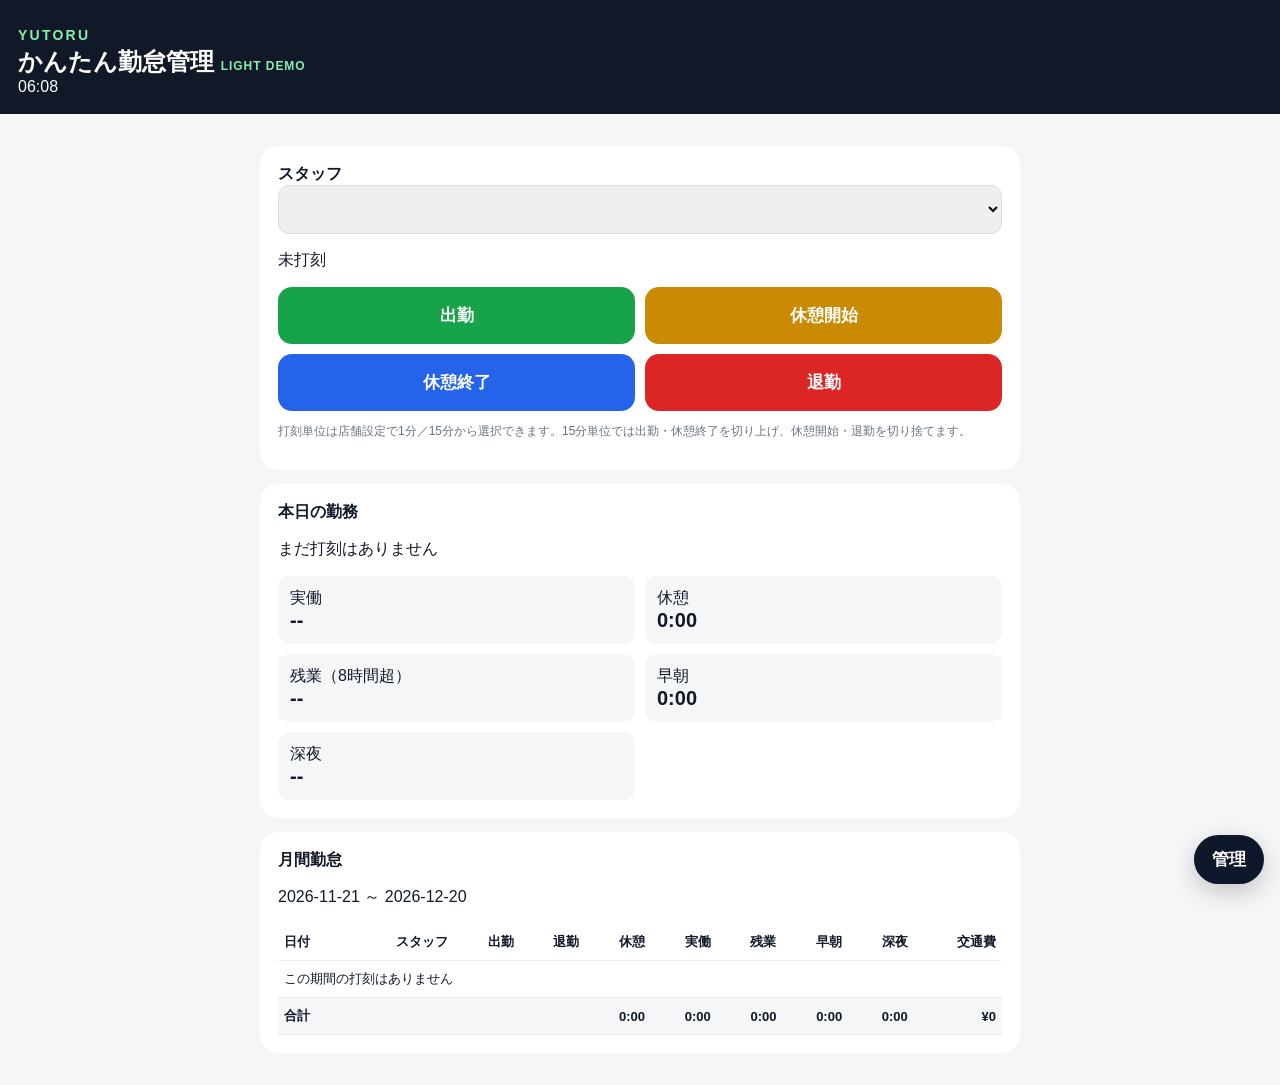
==== commit e02f3eae: "Light版の管理UIと勤怠出力を整理" ====
--- a/index.html
+++ b/index.html
@@ -249,7 +249,7 @@
 <div id="punchTerminalBadge">🏪 店舗打刻端末モード｜スタッフの打刻専用</div>
 <div class="top"><h2>かんたん勤怠管理</h2><div id="clock"></div></div><div class="w">
 <div class="c no-print"><b>スタッフ</b><select id="staff"><option value="">読み込み中...</option></select><p id="status"></p><p id="cloudStatus" class="note">クラウド：未接続（端末内保存で利用中）</p><div class="g"><button class="in" onclick="stamp('出勤')">出勤</button><button class="bs" onclick="stamp('休憩開始')">休憩開始</button><button class="be" onclick="stamp('休憩終了')">休憩終了</button><button class="out" onclick="stamp('退勤')">退勤</button></div><p class="note">出勤は15分単位で繰り上げ／休憩開始は切り下げ／休憩終了は繰り上げ／退勤は切り下げ。修正画面・保存・給与計算も同じ時刻で統一</p></div>
-<div class="c"><b>本日の勤務</b><div id="log"></div><div class="m"><div class="metric">実働<b id="work">--</b></div><div class="metric">休憩<b id="brk">--</b></div><div class="metric">残業（8時間超）<b id="ot">--</b></div><div class="metric">深夜（22時以降）<b id="night">--</b></div></div></div>
+<div class="c"><b>本日の勤務</b><div id="log"></div><div class="m"><div class="metric">実働<b id="work">--</b></div><div class="metric">休憩<b id="brk">--</b></div><div class="metric">残業（8時間超）<b id="ot">--</b></div><div class="metric">早朝<b id="early">--</b></div><div class="metric">深夜<b id="night">--</b></div></div></div>
 <div class="c"><b>月間勤務（21日〜翌20日）</b><p id="period"></p><div class="tw"><table><thead><tr><th>日付</th><th>実働</th><th>休憩</th><th>残業</th><th>深夜</th></tr></thead><tbody id="monthly"></tbody><tfoot id="totals"></tfoot></table></div></div>
 <div class="c no-print"><b>管理者メニュー</b><div id="pb" class="row"><input id="pin" type="password" placeholder="管理者PIN" style="flex:1"><button class="admin" onclick="login()">開く</button></div><div id="ad" class="hide"><div class="row"><input id="nn" placeholder="新しいスタッフ名" style="flex:1"><button class="admin" onclick="add()">追加</button></div><div id="list"></div><hr><b>クラウド保存</b>
 <p class="note">最初の1回だけ管理者が接続すると、この端末は以後自動で同期します。30秒ごとに他端末の打刻・時給・交通費も自動取得します。ネットが切れても端末内に保存し、復帰後に再同期します。</p>
@@ -600,7 +600,7 @@
 
   let n=0;
   for(let m=st;m<en;m++) if(inEarly(m) && !inBreak(m)) n++;
-  return Math.floor(n/15)*15;
+  return masterSettings().roundUnit===15?Math.floor(n/15)*15:n;
 }
 function staffEarlySummary(x,name,wage){
   let rules=yutoruWorkRules(), mode=rules.earlyMode||"none", value=Number(rules.earlyValue||0);
@@ -2700,10 +2700,17 @@
 <div id="v34Sheet" aria-hidden="true"><div id="v34Card">
  <div id="v34Head"><h3>管理メニュー</h3><button id="v34Close" type="button">閉じる</button></div>
  <div class="v34Grid">
-  <button id="v34History" class="v34Btn teal" type="button">給与履歴</button>
-  <button id="v34Insurance" class="v34Btn" type="button">Plusスタッフ保険</button>
-  <button id="v34Plus" class="v34Btn" type="button">＋Plus</button>
-  <button id="v34Setup" class="v34Btn" type="button">初期設定</button>
+  <button id="v34Setup" class="v34Btn wide teal" type="button">初期設定／店舗設定</button>
+  <button class="v34Btn lightAdminOpen" data-target="demoRound" type="button">打刻単位・締め日設定</button>
+  <button class="v34Btn lightAdminOpen" data-target="nn" type="button">スタッフ管理</button>
+  <button class="v34Btn lightAdminOpen" data-target="transportRows" type="button">交通費設定</button>
+  <button class="v34Btn lightAdminOpen" data-target="editStaff" type="button">打刻の修正／削除</button>
+  <button class="v34Btn lightAdminOpen" data-target="workRulePanel" type="button">勤務時間・手当設定</button>
+  <button class="v34Btn lightAdminOpen" data-target="deviceManager" type="button">端末管理</button>
+  <button class="v34Btn lightAdminOpen" data-target="allmonthly" type="button">CSV出力</button>
+  <button class="v34Btn lightAdminOpen" data-target="allmonthly" type="button">PDF／印刷</button>
+  <button class="v34Btn lightAdminOpen" data-target="newAdminPin" type="button">管理者パスワード変更</button>
+  <button class="v34Btn lightAdminOpen wide" data-target="demoRound" type="button">販売デモデータ作成／削除</button>
   <button id="v34Backup" class="v34Btn dark" type="button">バックアップ保存</button>
   <button id="v34Restore" class="v34Btn dark" type="button">バックアップ復元</button>
  </div>
@@ -2724,10 +2731,7 @@
    const el=els.find(e=>words.some(w=>(e.textContent||"").includes(w)));
    if(el){close();el.click();return true} return false;
  }
- document.getElementById("v34History").onclick=()=>{close();window.YUTORU_V33_HISTORY?.open()};
- document.getElementById("v34Insurance").onclick=()=>clickByText(["Plus スタッフ保険","Plusスタッフ保険"]);
- document.getElementById("v34Plus").onclick=()=>clickByText(["＋ Plus","＋Plus","+ Plus","+Plus"]);
- document.getElementById("v34Setup").onclick=()=>clickByText(["初期設定"]);
+  document.getElementById("v34Setup").onclick=()=>clickByText(["初期設定"]);
 
  // Backup all YUTORU-owned local data. No credentials/secrets are added.
  document.getElementById("v34Backup").onclick=()=>{
@@ -3045,24 +3049,25 @@
 calc=function(rows){
  let aa=(rows||[]).map(v=>[v[0],roundPunchTime(v[0],v[1])]),ci=aa.find(v=>v[0]==='出勤'),co=[...aa].reverse().find(v=>v[0]==='退勤');
  if(!ci||!co)return[null,0,null,null];let st=mins(ci[1]),en=mins(co[1]);if(en<st)en+=1440;
- // 同時刻および18時間を超える逆転入力は、日跨ぎ勤務ではなく入力誤りとして扱う。
  if(en<=st||en-st>1080)return[null,null,null,null];
  let b=0,op=null,breaks=[];
  for(let v of aa){let m=mins(v[1]);if(m<st)m+=1440;if(v[0]==='休憩開始')op=m;if(v[0]==='休憩終了'&&op!==null){if(m<=op)m+=1440;if(op<st||m>en||m<=op)return[null,null,null,null];breaks.push([op,m]);b+=m-op;op=null}}
- if(op!==null)return[null,null,null,null];let work=en-st-b;if(work<0)return[null,null,null,null];let night=0;
- for(let m=st;m<en;m++){let md=m%1440;if((md>=1320||md<300)&&!breaks.some(q=>m>=q[0]&&m<q[1]))night++}
- let ot=Math.max(0,work-Number(masterSettings().overtimeHours||8)*60);if(masterSettings().roundUnit===15){work=Math.floor(work/15)*15;b=Math.floor(b/15)*15;ot=Math.floor(ot/15)*15;night=Math.floor(night/15)*15}return[work,b,ot,night]
+ if(op!==null)return[null,null,null,null];let work=en-st-b;if(work<0)return[null,null,null,null];
+ const rules=typeof yutoruWorkRules==='function'?yutoruWorkRules():{},ns=mins(rules.nightStart||masterSettings().nightStart||'22:00'),ne=mins(rules.nightEnd||masterSettings().nightEnd||'05:00');
+ const inWindow=(minute,a,z)=>{const md=((minute%1440)+1440)%1440;return a===z?false:(a<z?md>=a&&md<z:md>=a||md<z)};
+ let night=0;for(let m=st;m<en;m++)if(inWindow(m,ns,ne)&&!breaks.some(q=>m>=q[0]&&m<q[1]))night++;
+ let ot=Math.max(0,work-8*60);if(masterSettings().roundUnit===15){work=Math.floor(work/15)*15;b=Math.floor(b/15)*15;ot=Math.floor(ot/15)*15;night=Math.floor(night/15)*15}return[work,b,ot,night]
 };
 range=function(){let n=new Date(),close=Math.min(31,Math.max(1,Number(masterSettings().closeDay)||20));let thisClose=new Date(n.getFullYear(),n.getMonth(),Math.min(close,new Date(n.getFullYear(),n.getMonth()+1,0).getDate()));let en=n<=thisClose?thisClose:new Date(n.getFullYear(),n.getMonth()+1,Math.min(close,new Date(n.getFullYear(),n.getMonth()+2,0).getDate()));let prev=new Date(en.getFullYear(),en.getMonth()-1,Math.min(close,new Date(en.getFullYear(),en.getMonth(),0).getDate()));let st=new Date(prev);st.setDate(st.getDate()+1);return[st,en]};
 
 const legacyStamp=stamp;stamp=function(kind){let name=Q('staff').value,date=iso(new Date());legacyStamp(kind);if(name&&kind==='出勤')snapshotTransport(name,date);month(JSON.parse(localStorage.getItem(DK)||'{}'),name);allSummary()};
 const legacySaveEdits=saveEdits;saveEdits=function(){let name=Q('editStaff').value,date=Q('editDate').value,rows=window._zuccaEdit||[];if(rows.some(r=>r[0]==='出勤'))snapshotTransport(name,date);let c=calc(rows);if(c[0]===null&&rows.some(r=>r[0]==='退勤')){Q('editMsg').innerHTML='<span class="validationError">出勤・退勤時刻を確認してください</span>';return}legacySaveEdits()};
 
-month=function(x,name){let [st,en]=range(),d=new Date(st),out=[],tot=[0,0,0,0],fare=0;Q('period').textContent=iso(st)+' ～ '+iso(en);while(d<=en){let day=iso(d),a=x[name]?.[day]||[];if(a.length){let c=calc(a),times={};a.forEach(v=>times[v[0]]=v[1]);let tr=dailyTransport(name,day);if(tr===null&&a.some(v=>v[0]==='出勤'))tr=Number(transports()[name]||0);fare+=tr||0;c.forEach((v,i)=>{if(v!==null)tot[i]+=v});out.push('<tr><td>'+safe(day.slice(5).replace('-','/'))+'</td><td>'+safe(name)+'</td><td>'+safe(times['出勤']||'--')+'</td><td>'+safe(times['退勤']||'--')+'</td><td>'+fmt(c[1])+'</td><td>'+fmt(c[0])+'</td><td>'+fmt(c[3])+'</td><td><input class="dailyTransport" type="number" min="0" value="'+(tr===null?'':tr)+'" onchange="setDailyTransport(\''+escAttr(name)+'\',\''+day+'\',this.value);month(JSON.parse(localStorage.getItem(DK)||\'{}\'),Q(\'staff\').value);allSummary()"></td></tr>')}d.setDate(d.getDate()+1)}Q('monthly').innerHTML=out.join('')||'<tr><td colspan="8">この期間の打刻はありません</td></tr>';Q('totals').innerHTML='<tr class="total"><td colspan="4">合計</td><td>'+fmt(tot[1])+'</td><td>'+fmt(tot[0])+'</td><td>'+fmt(tot[3])+'</td><td>'+yen(fare)+'</td></tr>'};
+month=function(x,name){let [st,en]=range(),d=new Date(st),out=[],tot=[0,0,0,0],earlyTotal=0,fare=0;Q('period').textContent=iso(st)+' ～ '+iso(en);while(d<=en){let day=iso(d),a=x[name]?.[day]||[];if(a.length){let c=calc(a),early=earlyMinutesForRows(a),times={};a.forEach(v=>times[v[0]]=v[1]);let tr=dailyTransport(name,day);if(tr===null&&a.some(v=>v[0]==='出勤'))tr=Number(transports()[name]||0);fare+=tr||0;earlyTotal+=early;c.forEach((v,i)=>{if(v!==null)tot[i]+=v});out.push('<tr><td>'+safe(day.slice(5).replace('-','/'))+'</td><td>'+safe(name)+'</td><td>'+safe(times['出勤']||'--')+'</td><td>'+safe(times['退勤']||'--')+'</td><td>'+fmt(c[1])+'</td><td>'+fmt(c[0])+'</td><td>'+fmt(c[2])+'</td><td>'+fmt(early)+'</td><td>'+fmt(c[3])+'</td><td><input class="dailyTransport" type="number" min="0" value="'+(tr===null?'':tr)+'" onchange="setDailyTransport(\''+escAttr(name)+'\',\''+day+'\',this.value);month(JSON.parse(localStorage.getItem(DK)||\'{}\'),Q(\'staff\').value);allSummary()"></td></tr>')}d.setDate(d.getDate()+1)}Q('monthly').innerHTML=out.join('')||'<tr><td colspan="10">この期間の打刻はありません</td></tr>';Q('totals').innerHTML='<tr class="total"><td colspan="4">合計</td><td>'+fmt(tot[1])+'</td><td>'+fmt(tot[0])+'</td><td>'+fmt(tot[2])+'</td><td>'+fmt(earlyTotal)+'</td><td>'+fmt(tot[3])+'</td><td>'+yen(fare)+'</td></tr>'};
 
 function setupDemoUI(){
  document.title='YUTORU｜勤怠管理デモ';
- let monthCard=Q('monthly').closest('.c');monthCard.querySelector('b').textContent='月間勤怠';monthCard.querySelector('thead').innerHTML='<tr><th>日付</th><th>スタッフ</th><th>出勤</th><th>退勤</th><th>休憩</th><th>実働</th><th>深夜</th><th>交通費</th></tr>';monthCard.querySelector('table').classList.add('monthlyDemo');
+ let monthCard=Q('monthly').closest('.c');monthCard.querySelector('b').textContent='月間勤怠';monthCard.querySelector('thead').innerHTML='<tr><th>日付</th><th>スタッフ</th><th>出勤</th><th>退勤</th><th>休憩</th><th>実働</th><th>残業</th><th>早朝</th><th>深夜</th><th>交通費</th></tr>';monthCard.querySelector('table').classList.add('monthlyDemo');
  let ad=Q('ad'),panel=document.createElement('div');panel.className='demoAdmin';panel.innerHTML='<hr><h3>店舗設定</h3><div class="settingsGrid"><label>打刻単位<select id="demoRound"><option value="1">1分単位</option><option value="15">15分単位</option></select></label><label>締め日<select id="demoClose">'+Array.from({length:31},(_,i)=>'<option value="'+(i+1)+'">'+(i===30?'末日':i+1+'日')+'</option>').join('')+'</select></label></div><button class="admin" style="width:100%;margin-top:10px" onclick="saveDemoSettings()">店舗設定を保存</button><h3>管理者パスワード</h3><div class="row"><input id="newAdminPin" type="password" minlength="4" placeholder="新しいパスワード（4文字以上）"><button class="admin" onclick="changeAdminPin()">変更</button></div><h3>販売デモデータ</h3><p class="note">専用の印を付けて作成するため、デモデータだけを安全に削除できます。</p><div class="row demoActions"><button onclick="createDemoData()">デモデータを作成</button><button class="danger" onclick="deleteDemoData()">デモデータを削除</button></div>';ad.prepend(panel);
  let s=masterSettings();Q('demoRound').value=String([1,15].includes(Number(s.roundUnit))?s.roundUnit:15);Q('demoClose').value=String(s.closeDay||20);
  let cloudHeading=[...ad.querySelectorAll('b')].find(e=>e.textContent.includes('クラウド保存'));if(cloudHeading){let cur=cloudHeading;while(cur&&!(cur.tagName==='HR'&&cur!==cloudHeading.previousElementSibling)){let next=cur.nextElementSibling;cur.style.display='none';cur=next;if(cur?.tagName==='HR')break}}
@@ -3073,6 +3078,7 @@
 function changeAdminPin(){let p=Q('newAdminPin').value;if(p.length<4){alert('4文字以上で設定してください');return}localStorage.setItem(ADMIN_PIN_KEY,p);Q('newAdminPin').value='';alert('管理者パスワードを変更しました')}
 function createDemoData(){let names=['山田 太郎','佐藤 花子','鈴木 一郎'],a=staff(),x=JSON.parse(localStorage.getItem(DK)||'{}'),w=wages(),tr=transports(),dt=dailyTransports(),marks=[],created=[];let samples=[[['出勤','09:00'],['休憩開始','12:00'],['休憩終了','13:00'],['退勤','18:00']],[['出勤','18:00'],['休憩開始','21:00'],['休憩終了','21:30'],['退勤','24:00']],[['出勤','19:00'],['退勤','22:30']]];names.forEach((n,i)=>{if(!a.includes(n)){a.push(n);created.push(n)}x[n]??={};dt[n]??={};for(let ago=1;ago<=3;ago++){let d=new Date();d.setDate(d.getDate()-ago);let day=iso(d);x[n][day]=samples[(i+ago)%samples.length];dt[n][day]=ago===2?0:(i===1?500:802);marks.push([n,day])}w[n]=[1200,1150,1300][i];tr[n]=[802,500,600][i]});localStorage.setItem(SK,JSON.stringify(a));localStorage.setItem(DK,JSON.stringify(x));localStorage.setItem(WK,JSON.stringify(w));localStorage.setItem(TK,JSON.stringify(tr));localStorage.setItem(DAILY_TRANSPORT_KEY,JSON.stringify(dt));localStorage.setItem(DEMO_MARK_KEY,JSON.stringify({days:marks,created}));rs();alert('デモデータを作成しました')}
 function deleteDemoData(){let mark=JSON.parse(localStorage.getItem(DEMO_MARK_KEY)||'{"days":[],"created":[]}'),marks=Array.isArray(mark)?mark:(mark.days||[]),created=mark.created||[],x=JSON.parse(localStorage.getItem(DK)||'{}'),dt=dailyTransports(),a=staff(),w=wages(),tr=transports();marks.forEach(([n,d])=>{if(x[n])delete x[n][d];if(dt[n])delete dt[n][d]});created.forEach(n=>{a=a.filter(v=>v!==n);delete x[n];delete dt[n];delete w[n];delete tr[n]});localStorage.setItem(SK,JSON.stringify(a));localStorage.setItem(DK,JSON.stringify(x));localStorage.setItem(WK,JSON.stringify(w));localStorage.setItem(TK,JSON.stringify(tr));localStorage.setItem(DAILY_TRANSPORT_KEY,JSON.stringify(dt));localStorage.removeItem(DEMO_MARK_KEY);rs();alert('作成したデモデータを削除しました')}
+const lightBaseRender=render;render=function(){lightBaseRender();const x=JSON.parse(localStorage.getItem(DK)||'{}'),name=Q('staff').value,rows=x[name]?.[iso(new Date())]||[];if(Q('early'))Q('early').textContent=fmt(earlyMinutesForRows(rows))};
 const oldAllSummary=allSummary;allSummary=function(){oldAllSummary();let x=JSON.parse(localStorage.getItem(DK)||'{}'),sum=0;staff().forEach(n=>sum+=periodTransport(n));if(Q('sumTransport'))Q('sumTransport').textContent=yen(sum)};
 if(document.readyState==='loading')document.addEventListener('DOMContentLoaded',setupDemoUI);else setupDemoUI();
 </script>
@@ -3082,7 +3088,7 @@
 #licenseGate,#cloudStatus,#v34History,#v34Insurance,#v34Plus,#v33HistoryFloating,
 #v33HistoryPanel,#singlePayslipPrint,.payDash,.summaryCards,.closingTable,
 [data-light-hidden="true"]{display:none!important;visibility:hidden!important;pointer-events:none!important}
-#v34Setup{grid-column:1/-1}.lightEditionBadge{font-size:12px;color:#86efac;font-weight:800;letter-spacing:.08em}
+#v34Card{max-height:82vh;overflow:auto}.lightAdminHost,.lightManagedPanel{display:none!important}.lightAdminHost.lightAdminOpenState,.lightManagedPanel.lightPanelOpen{display:block!important}.lightEditionBadge{font-size:12px;color:#86efac;font-weight:800;letter-spacing:.08em}
 </style>
 <script id="yutoruLightEdition">
 /* 給与・Plus・ライセンス・クラウドの関数と保存値は将来版のため削除しない。 */
@@ -3112,19 +3118,23 @@
   staff().forEach(name=>{let d=new Date(st);while(d<=en){const date=iso(d),rows=x[name]?.[date]||[];
    if(rows.length){const c=calc(rows),times={};rows.forEach(v=>times[v[0]]=v[1]);let fare=dailyTransport(name,date);
     if(fare===null&&rows.some(v=>v[0]==='出勤'))fare=Object.prototype.hasOwnProperty.call(transports(),name)?Number(transports()[name]):null;
-    result.push({date,name,inTime:times['出勤']||'',outTime:times['退勤']||'',breakTime:c[1],workTime:c[0],nightTime:c[3],transport:fare})}
+    result.push({date,name,inTime:times['出勤']||'',outTime:times['退勤']||'',breakTime:c[1],workTime:c[0],overtime:c[2],earlyTime:earlyMinutesForRows(rows),nightTime:c[3],transport:fare})}
    d.setDate(d.getDate()+1)}});return result;
  }
- window.buildAttendanceCsv=function(){const quote=v=>'"'+String(v??'').replace(/"/g,'""')+'"',lines=['日付,スタッフ名,出勤,退勤,休憩,実働,深夜,交通費'];attendanceRows().forEach(r=>lines.push([r.date,r.name,r.inTime,r.outTime,fmt(r.breakTime),fmt(r.workTime),fmt(r.nightTime),r.transport===null?'':r.transport].map(quote).join(',')));return '\ufeff'+lines.join('\r\n')};
+ window.buildAttendanceCsv=function(){const quote=v=>'"'+String(v??'').replace(/"/g,'""')+'"',lines=['日付,スタッフ名,出勤,退勤,休憩,実働,残業,早朝,深夜,交通費'];attendanceRows().forEach(r=>lines.push([r.date,r.name,r.inTime,r.outTime,fmt(r.breakTime),fmt(r.workTime),fmt(r.overtime),fmt(r.earlyTime),fmt(r.nightTime),r.transport===null?'':r.transport].map(quote).join(',')));return '\ufeff'+lines.join('\r\n')};
  window.csv=function(){const [st,en]=range(),blob=new Blob([buildAttendanceCsv()],{type:'text/csv;charset=utf-8'}),a=document.createElement('a');a.href=URL.createObjectURL(blob);a.download='YUTORU_勤怠_'+iso(st)+'_'+iso(en)+'.csv';a.click();setTimeout(()=>URL.revokeObjectURL(a.href),1000)};
- window.buildAttendancePrintHtml=function(){const [st,en]=range(),rows=attendanceRows().map(r=>'<tr><td>'+safe(r.date)+'</td><td>'+safe(r.name)+'</td><td>'+safe(r.inTime||'--')+'</td><td>'+safe(r.outTime||'--')+'</td><td>'+fmt(r.breakTime)+'</td><td>'+fmt(r.workTime)+'</td><td>'+fmt(r.nightTime)+'</td><td>'+(r.transport===null?'未設定':yen(r.transport))+'</td></tr>').join('');return '<!doctype html><html lang="ja"><head><meta charset="utf-8"><title>YUTORU 勤怠表</title><style>@page{size:A4 landscape;margin:10mm}body{font-family:-apple-system,sans-serif;color:#111}h1{font-size:22px}p{color:#555}table{width:100%;border-collapse:collapse;font-size:12px}th,td{border:1px solid #bbb;padding:7px;text-align:center}th{background:#f3f4f6}.actions{text-align:center;margin:12px}.actions button{padding:10px 18px}@media print{.actions{display:none}}</style></head><body><div class="actions"><button onclick="print()">PDF／印刷</button></div><h1>YUTORU 月間勤怠</h1><p>'+iso(st)+' ～ '+iso(en)+'</p><table><thead><tr><th>日付</th><th>スタッフ名</th><th>出勤</th><th>退勤</th><th>休憩</th><th>実働</th><th>深夜</th><th>交通費</th></tr></thead><tbody>'+(rows||'<tr><td colspan="8">勤怠データはありません</td></tr>')+'</tbody></table></body></html>'};
+ window.buildAttendancePrintHtml=function(){const [st,en]=range(),rows=attendanceRows().map(r=>'<tr><td>'+safe(r.date)+'</td><td>'+safe(r.name)+'</td><td>'+safe(r.inTime||'--')+'</td><td>'+safe(r.outTime||'--')+'</td><td>'+fmt(r.breakTime)+'</td><td>'+fmt(r.workTime)+'</td><td>'+fmt(r.overtime)+'</td><td>'+fmt(r.earlyTime)+'</td><td>'+fmt(r.nightTime)+'</td><td>'+(r.transport===null?'未設定':yen(r.transport))+'</td></tr>').join('');return '<!doctype html><html lang="ja"><head><meta charset="utf-8"><title>YUTORU 勤怠表</title><style>@page{size:A4 landscape;margin:10mm}body{font-family:-apple-system,sans-serif;color:#111}h1{font-size:22px}p{color:#555}table{width:100%;border-collapse:collapse;font-size:12px}th,td{border:1px solid #bbb;padding:7px;text-align:center}th{background:#f3f4f6}.actions{text-align:center;margin:12px}.actions button{padding:10px 18px}@media print{.actions{display:none}}</style></head><body><div class="actions"><button onclick="print()">PDF／印刷</button></div><h1>YUTORU 月間勤怠</h1><p>'+iso(st)+' ～ '+iso(en)+'</p><table><thead><tr><th>日付</th><th>スタッフ名</th><th>出勤</th><th>退勤</th><th>休憩</th><th>実働</th><th>残業</th><th>早朝</th><th>深夜</th><th>交通費</th></tr></thead><tbody>'+(rows||'<tr><td colspan="10">勤怠データはありません</td></tr>')+'</tbody></table></body></html>'};
  window.printReport=function(){const pw=open('','_blank');if(!pw){alert('印刷画面を開けませんでした。ポップアップを許可してください。');return}pw.document.open();pw.document.write(buildAttendancePrintHtml());pw.document.close()};
  function initializeLightUI(){
   document.documentElement.dataset.edition='light';const title=Q('clock')?.previousElementSibling;if(title)title.innerHTML='かんたん勤怠管理 <span class="lightEditionBadge">LIGHT DEMO</span>';
   const note=Q('status')?.parentElement?.querySelector('.note:last-child');if(note)note.textContent='打刻単位は店舗設定で1分／15分から選択できます。15分単位では出勤・休憩終了を切り上げ、休憩開始・退勤を切り捨てます。';
   hideAdminSection('クラウド保存');hideAdminSection('時給設定');
   const heading=[...Q('ad').querySelectorAll('b')].find(el=>(el.textContent||'').includes('全スタッフ一覧'));if(heading){heading.textContent='勤怠データ出力';const p=heading.nextElementSibling;if(p)p.textContent='給与情報を含まない勤怠専用CSVまたはPDFを出力します。'}
-  const setup=Q('v34Setup');if(setup){setup.textContent='初期設定／店舗設定';setup.onclick=()=>{Q('v34Sheet').classList.remove('show');Q('v34Sheet').setAttribute('aria-hidden','true');Q('pin').focus();Q('pin').scrollIntoView({behavior:'smooth',block:'center'})}}
+  const adminHost=Q('pin')?.closest('.c');if(adminHost)adminHost.classList.add('lightAdminHost');
+  [Q('workRulePanel'),Q('deviceManager')].forEach(el=>el?.classList.add('lightManagedPanel'));
+  const openAdmin=target=>{Q('v34Sheet').classList.remove('show');Q('v34Sheet').setAttribute('aria-hidden','true');document.querySelectorAll('.lightManagedPanel').forEach(el=>el.classList.remove('lightPanelOpen'));const external=['workRulePanel','deviceManager'].includes(target);adminHost?.classList.toggle('lightAdminOpenState',!external);if(external)Q(target)?.classList.add('lightPanelOpen');const el=Q(target)||adminHost;el?.scrollIntoView({behavior:'smooth',block:'start'});if(Q('ad')?.classList.contains('hide'))Q('pin')?.focus()};
+  const setup=Q('v34Setup');if(setup)setup.onclick=()=>openAdmin('demoRound');
+  document.querySelectorAll('.lightAdminOpen').forEach(btn=>btn.addEventListener('click',()=>openAdmin(btn.dataset.target)));
   enforceLightBoundary();new MutationObserver(records=>records.forEach(r=>r.addedNodes.forEach(node=>{if(node.nodeType===1)enforceLightBoundary(node)}))).observe(document.body,{childList:true,subtree:true});
  }
  if(document.readyState==='loading')document.addEventListener('DOMContentLoaded',initializeLightUI);else initializeLightUI();
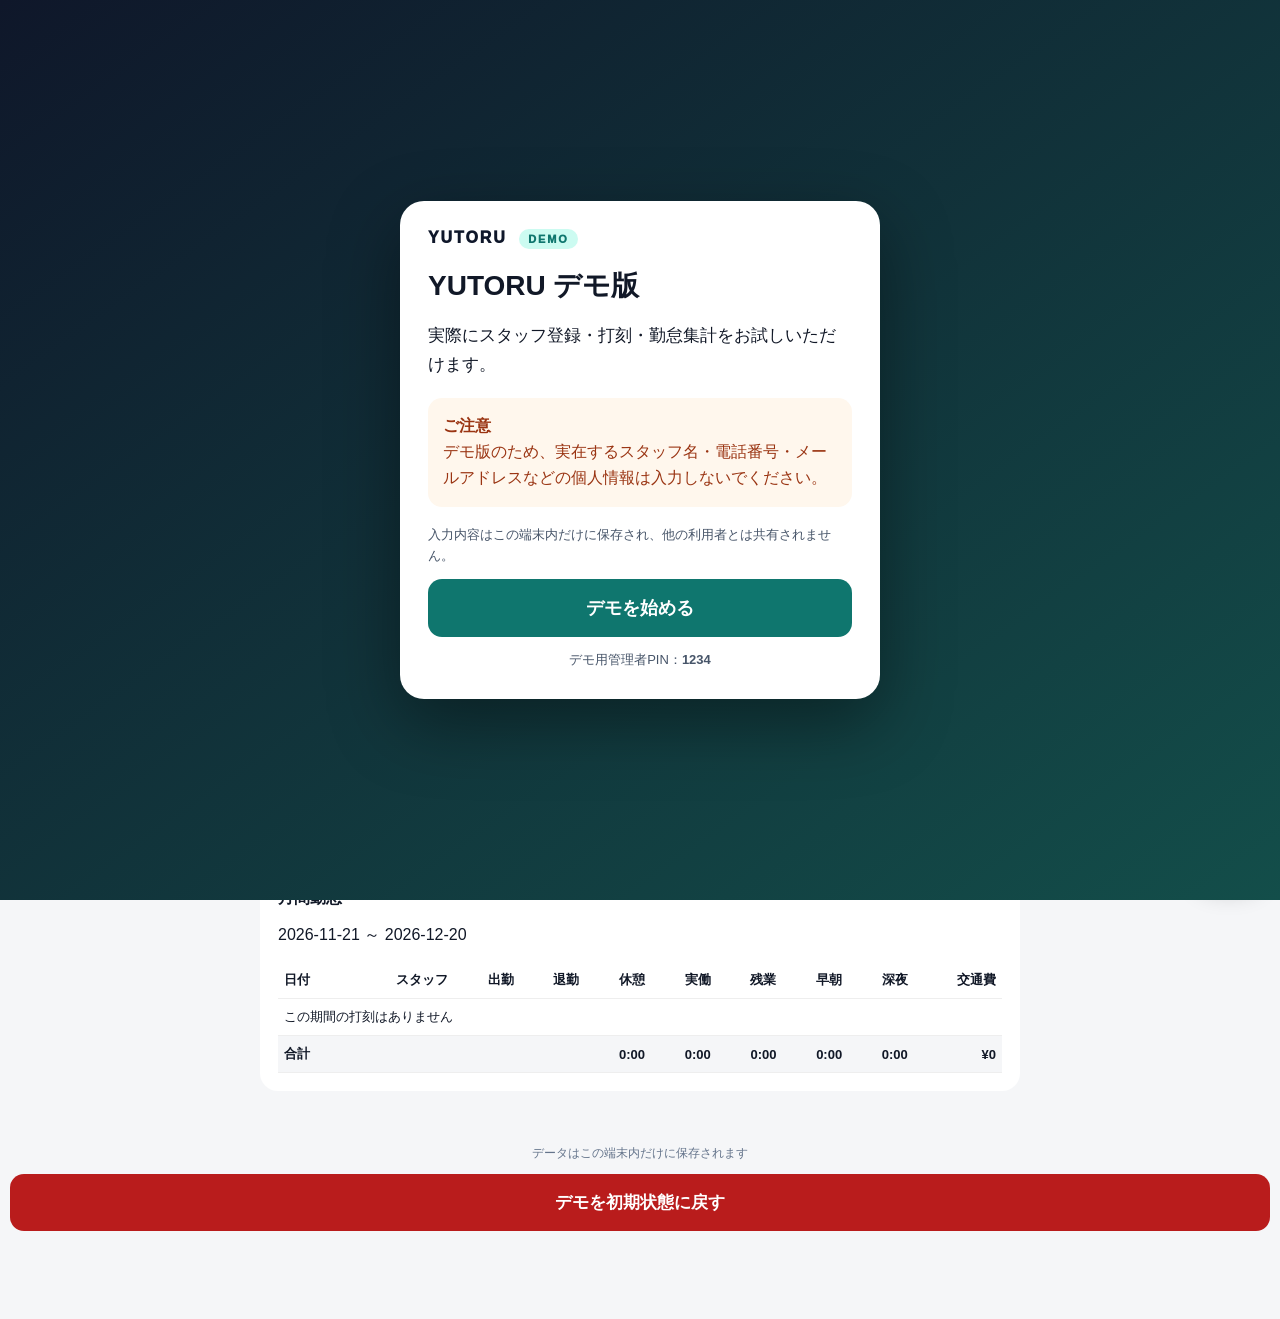
==== commit 2d2692f2: "配布用デモモードを追加" ====
--- a/index.html
+++ b/index.html
@@ -210,6 +210,17 @@
 </style>
 
 </head><body>
+<div id="distributionDemoGate" role="dialog" aria-modal="true" aria-labelledby="distributionDemoTitle">
+ <div class="demoGateCard">
+  <div class="demoGateBrand">YUTORU <span>DEMO</span></div>
+  <h1 id="distributionDemoTitle">YUTORU デモ版</h1>
+  <p class="demoGateLead">実際にスタッフ登録・打刻・勤怠集計をお試しいただけます。</p>
+  <div class="demoPrivacyNotice"><b>ご注意</b><br>デモ版のため、実在するスタッフ名・電話番号・メールアドレスなどの個人情報は入力しないでください。</div>
+  <p class="demoLocalNote">入力内容はこの端末内だけに保存され、他の利用者とは共有されません。</p>
+  <button id="distributionDemoStart" type="button">デモを始める</button>
+  <p class="demoPinGuide">デモ用管理者PIN：<b>1234</b></p>
+ </div>
+</div>
 <style>
 #yutoruPlanBar{
   position:sticky;top:0;z-index:8000;background:#ffffffee;backdrop-filter:blur(10px);
@@ -300,9 +311,9 @@
 
 // ZUCCA Attendance v31 all-staff calculation/save fix
 
-const PHOTO_STAFF=[];const Q=x=>document.getElementById(x),SK='attendance_master_staff_v1',DK='attendance_master_data_v1',DEF=[];
+const PHOTO_STAFF=[];const Q=x=>document.getElementById(x),SK='yutoru_distribution_demo_staff_v1',DK='yutoru_distribution_demo_data_v1',DEF=[];
 const SUPABASE_URL="",SUPABASE_KEY=""; // 販売用
-const CK='attendance_master_cloud_session_v1',DIRTY='attendance_master_dirty_days_v1',DELETED='attendance_master_deleted_staff_v1',WK='attendance_master_wages_v1',TK='attendance_master_transport_v1';
+const CK='yutoru_distribution_demo_cloud_session_v1',DIRTY='yutoru_distribution_demo_dirty_days_v1',DELETED='yutoru_distribution_demo_deleted_staff_v1',WK='yutoru_distribution_demo_wages_v1',TK='yutoru_distribution_demo_transport_v1';
 let cloudBusy=false;
 
 function cloudSetStatus(msg,ok=true){
@@ -566,7 +577,7 @@
 
 
 function yutoruWorkRules(){
-  try{return JSON.parse(localStorage.getItem("yutoru_work_rules_v18")||"{}")}catch(e){return {}}
+  try{return JSON.parse(localStorage.getItem("yutoru_distribution_demo_work_rules_v1")||"{}")}catch(e){return {}}
 }
 function _ymins(v){
   if(!v)return 0;
@@ -634,7 +645,7 @@
 
 function migrateData(){try{
   // 初回だけ旧名の修正と初期スタッフ登録を行う。削除後は自動復活させない。
-  const MK='zucca_staff_migrated_v16';
+  const MK='yutoru_distribution_demo_migrated_v1';
   let raw=localStorage.getItem(SK),a=raw?JSON.parse(raw):[];
   const rename={'シナ':'シャナ','リュウセイ':'リュウエイ','リクタイ':'リュウエイ','シュウ':'シェフ'};
   const remove=new Set([]);
@@ -1063,7 +1074,7 @@
 <p class="msNote">販売者の接続情報・スタッフ情報は含まれていません。secret/service_role keyは入力しないでください。</p>
 <div class="buttons"><button id="msCancel" type="button">閉じる</button><button id="msSave" class="msSave" type="button">保存</button></div><p id="msMsg"></p></div></div>
 <script>
-const MASTER_SETTINGS_KEY='attendance_master_settings_v1';
+const MASTER_SETTINGS_KEY='yutoru_distribution_demo_settings_v1';
 function masterSettings(){try{return Object.assign({roundUnit:15,closeDay:20,overtimeHours:8,nightStart:'22:00',nightEnd:'05:00'},JSON.parse(localStorage.getItem(MASTER_SETTINGS_KEY)||'{}'))}catch(e){return {roundUnit:15,closeDay:20,overtimeHours:8,nightStart:'22:00',nightEnd:'05:00'}}}
 masterSetupBtn.onclick=()=>{let s=masterSettings();msShop.value=s.shopName||'';msRound.value=s.roundUnit||15;msClose.value=s.closeDay||20;msOt.value=s.overtimeHours||8;msNightStart.value=s.nightStart||'22:00';msNightEnd.value=s.nightEnd||'05:00';msUrl.value=s.supabaseUrl||'';msKey.value=s.supabaseKey||'';masterSetup.classList.add('open')};
 msCancel.onclick=()=>masterSetup.classList.remove('open');
@@ -1506,7 +1517,7 @@
     rules.earlyEnd=rules.earlyEnd||"08:00";
     rules.earlyMode=rules.earlyMode==="none"?"hourly_fixed":(rules.earlyMode||"hourly_fixed");
     rules.earlyValue=Number(rules.earlyValue||100);
-    localStorage.setItem("yutoru_work_rules_v18",JSON.stringify(rules));
+    localStorage.setItem("yutoru_distribution_demo_work_rules_v1",JSON.stringify(rules));
 
     rs(); allSummary(); renderDemoPayslip();
   }
@@ -1610,7 +1621,7 @@
 
 <script>
 (() => {
-  const KEY = "yutoru_work_rules_v18";
+  const KEY = "yutoru_distribution_demo_work_rules_v1";
   const $ = id => document.getElementById(id);
 
   function load(){
@@ -1692,8 +1703,8 @@
 
 <script>
 (() => {
-  const KEY = "yutoru_demo_devices_v14";
-  const THIS_DEVICE_KEY = "yutoru_this_device_v14";
+  const KEY = "yutoru_distribution_demo_devices_v1";
+  const THIS_DEVICE_KEY = "yutoru_distribution_demo_this_device_v1";
 
   const $ = (id) => document.getElementById(id);
 
@@ -1938,8 +1949,8 @@
 <script>
 (() => {
   const $ = id => document.getElementById(id);
-  const THIS_DEVICE_KEY = "yutoru_this_device_v14";
-  const DEVICE_LIST_KEY = "yutoru_demo_devices_v14";
+  const THIS_DEVICE_KEY = "yutoru_distribution_demo_this_device_v1";
+  const DEVICE_LIST_KEY = "yutoru_distribution_demo_devices_v1";
   const ADMIN_PIN = "1234"; // 開発デモ用。販売版ではサーバー認証に置換。
 
   function loadThisDevice(){
@@ -2738,7 +2749,7 @@
    const data={format:"YUTORU-backup",version:1,created_at:new Date().toISOString(),origin:location.origin,data:{}};
    for(let i=0;i<localStorage.length;i++){
      const k=localStorage.key(i);
-     if(k && /^(yutoru_|attendance_master_|zucca_)/i.test(k) && !/(cloud|license|device)/i.test(k)) data.data[k]=localStorage.getItem(k);
+     if(k && /^yutoru_distribution_demo_/i.test(k) && !/cloud/i.test(k)) data.data[k]=localStorage.getItem(k);
    }
    const blob=new Blob([JSON.stringify(data,null,2)],{type:"application/json"});
    const a=document.createElement("a");
@@ -2756,7 +2767,7 @@
      const obj=JSON.parse(await f.text());
      if(obj?.format!=="YUTORU-backup"||!obj.data||typeof obj.data!=="object")throw new Error("YUTORUのバックアップファイルではありません");
      if(!confirm("現在の端末データにバックアップ内容を復元します。よろしいですか？"))return;
-     Object.entries(obj.data).forEach(([k,v])=>{if(/^(yutoru_|attendance_master_|zucca_)/i.test(k)&&!/(cloud|license|device)/i.test(k))localStorage.setItem(k,String(v))});
+     Object.entries(obj.data).forEach(([k,v])=>{if(/^yutoru_distribution_demo_/i.test(k)&&!/cloud/i.test(k))localStorage.setItem(k,String(v))});
      alert("バックアップを復元しました。画面を再読み込みします。");
      location.reload();
    }catch(e){alert("復元できませんでした。\\n"+e.message)}
@@ -3033,9 +3044,9 @@
 </style>
 <script id="yutoruDemoEdition">
 /* YUTORU local demo edition. Legacy cloud and Plus code is retained above for future use. */
-const DAILY_TRANSPORT_KEY='attendance_master_daily_transport_v2';
-const ADMIN_PIN_KEY='attendance_master_admin_pin_v2';
-const DEMO_MARK_KEY='attendance_master_demo_records_v1';
+const DAILY_TRANSPORT_KEY='yutoru_distribution_demo_daily_transport_v1';
+const ADMIN_PIN_KEY='yutoru_distribution_demo_admin_pin_v1';
+const DEMO_MARK_KEY='yutoru_distribution_demo_records_v1';
 
 function dailyTransports(){try{return JSON.parse(localStorage.getItem(DAILY_TRANSPORT_KEY)||'{}')}catch(e){return {}}}
 function hasDailyTransport(name,date){return Object.prototype.hasOwnProperty.call(dailyTransports()[name]||{},date)}
@@ -3141,4 +3152,40 @@
 })();
 </script>
 
+<style id="distributionDemoStyles">
+#distributionDemoGate{position:fixed;inset:0;z-index:30000;display:flex;align-items:center;justify-content:center;padding:20px max(16px,env(safe-area-inset-right)) max(20px,env(safe-area-inset-bottom)) max(16px,env(safe-area-inset-left));box-sizing:border-box;background:linear-gradient(145deg,#0f172a,#134e4a);overflow:auto}
+#distributionDemoGate[hidden]{display:none}.demoGateCard{width:min(100%,480px);box-sizing:border-box;background:#fff;border-radius:24px;padding:28px;box-shadow:0 24px 70px #0006}.demoGateBrand{font-weight:950;letter-spacing:.12em;color:#0f172a}.demoGateBrand span{display:inline-block;margin-left:6px;padding:4px 9px;border-radius:999px;background:#ccfbf1;color:#0f766e;font-size:11px}.demoGateCard h1{font-size:28px;margin:18px 0 10px}.demoGateLead{font-size:17px;line-height:1.7}.demoPrivacyNotice{margin:18px 0;padding:15px;border-radius:14px;background:#fff7ed;color:#9a3412;line-height:1.65}.demoLocalNote,.demoPinGuide{color:#475569;font-size:13px;line-height:1.6}.demoGateCard button{width:100%;min-height:56px;background:#0f766e;font-size:18px}.demoPinGuide{text-align:center;margin-bottom:0}
+.distributionDemoBadge{position:absolute;right:16px;top:14px;padding:5px 10px;border-radius:999px;background:#ccfbf1;color:#115e59;font-size:11px;font-weight:900;letter-spacing:.1em}.top{position:relative}.demoSafetyBar{padding:10px 14px;background:#fffbeb;color:#92400e;text-align:center;font-size:12px;line-height:1.5}.demoResetFooter{margin:22px 0 88px;padding:0 10px;text-align:center}.demoResetFooter p{font-size:12px;color:#64748b}.demoResetButton{width:100%;min-height:52px;background:#b91c1c!important}.demoPinInline{padding:10px 12px;border-radius:12px;background:#ecfdf5;color:#065f46;font-size:13px;font-weight:800}
+@media(max-width:480px){.demoGateCard{padding:22px 18px;border-radius:20px}.demoGateCard h1{font-size:25px}.distributionDemoBadge{right:12px;top:12px}.w{max-width:100%;box-sizing:border-box}.tw{-webkit-overflow-scrolling:touch}}
+</style>
+<script id="distributionDemoMode">
+(()=>{
+ const STARTED_KEY='yutoru_distribution_demo_started_v1',OWNED_PREFIX='yutoru_distribution_demo_';
+ const sampleNames=['山田 太郎','佐藤 花子','鈴木 一郎'];
+ function clearDemoStorage(){const keys=[];for(let i=0;i<localStorage.length;i++){const key=localStorage.key(i);if(key&&key.startsWith(OWNED_PREFIX))keys.push(key)}keys.forEach(key=>localStorage.removeItem(key))}
+ function seedDemoData(){
+  const [periodStart]=range(),dates=Array.from({length:6},(_,i)=>{const d=new Date(periodStart);d.setDate(d.getDate()+i+1);return iso(d)});
+  const shifts=[[['出勤','09:00'],['休憩開始','12:00'],['休憩終了','13:00'],['退勤','18:00']],[['出勤','08:00'],['休憩開始','12:00'],['休憩終了','12:45'],['退勤','18:30']],[['出勤','05:30'],['休憩開始','09:00'],['休憩終了','09:30'],['退勤','14:00']],[['出勤','21:00'],['休憩開始','23:30'],['休憩終了','24:00'],['退勤','05:30']],[['出勤','22:00'],['退勤','24:00']],[['出勤','12:00'],['休憩開始','16:00'],['休憩終了','16:30'],['退勤','21:00']]];
+  const data={},daily={};sampleNames.forEach((name,person)=>{data[name]={};daily[name]={};dates.forEach((date,i)=>{if(i%3===person||i===person+3){data[name][date]=shifts[i].map(row=>row.slice());daily[name][date]=i===5?0:[600,500,700][person]}})});
+  localStorage.setItem(SK,JSON.stringify(sampleNames));localStorage.setItem(DK,JSON.stringify(data));localStorage.setItem(TK,JSON.stringify({'山田 太郎':600,'佐藤 花子':500,'鈴木 一郎':700}));localStorage.setItem(DAILY_TRANSPORT_KEY,JSON.stringify(daily));
+  localStorage.setItem(MASTER_SETTINGS_KEY,JSON.stringify({roundUnit:15,closeDay:20,overtimeHours:8,nightStart:'22:00',nightEnd:'05:00'}));localStorage.setItem('yutoru_distribution_demo_work_rules_v1',JSON.stringify({workStart:'00:00',workEnd:'24:00',earlyStart:'05:00',earlyEnd:'08:00',earlyMode:'none',earlyValue:0,nightStart:'22:00',nightEnd:'05:00'}));
+  localStorage.setItem(ADMIN_PIN_KEY,'1234');localStorage.setItem(DEMO_MARK_KEY,JSON.stringify({seeded:true,names:sampleNames,dates}));localStorage.setItem(STARTED_KEY,'1');
+ }
+ function refresh(){if(typeof rs==='function')rs();const settings=masterSettings(),round=Q('demoRound'),close=Q('demoClose');if(round)round.value=String(settings.roundUnit);if(close)close.value=String(settings.closeDay)}
+ window.createDemoData=function(){seedDemoData();refresh();alert('サンプルデータを初期状態にしました')};
+ window.resetDistributionDemo=function(){if(!confirm('デモデータを初期状態に戻します。よろしいですか？'))return;clearDemoStorage();seedDemoData();refresh();Q('ad')?.classList.add('hide');Q('pb')?.classList.remove('hide');if(Q('pin'))Q('pin').value='';alert('デモを初期状態に戻しました')};
+ function initialize(){
+  const gate=Q('distributionDemoGate'),started=localStorage.getItem(STARTED_KEY)==='1';if(started)gate.hidden=true;
+  Q('distributionDemoStart').onclick=()=>{clearDemoStorage();seedDemoData();gate.hidden=true;refresh()};
+  const top=Q('clock')?.parentElement;if(top&&!Q('distributionDemoBadge'))top.insertAdjacentHTML('beforeend','<span id="distributionDemoBadge" class="distributionDemoBadge">DEMO</span>');
+  top?.insertAdjacentHTML('afterend','<div class="demoSafetyBar">このデモは端末内だけに保存されます。実在する人物の個人情報は入力しないでください。</div>');
+  Q('pb')?.parentElement?.insertAdjacentHTML('afterbegin','<p class="demoPinInline">デモ用管理者PIN：1234</p>');
+  Q('v34Backup')?.parentElement?.insertAdjacentHTML('beforeend','<button class="v34Btn wide demoResetButton" type="button" onclick="resetDistributionDemo()">デモを初期状態に戻す</button>');
+  Q('v34Card')?.insertAdjacentHTML('beforeend','<div class="demoPinGuide">デモ用管理者PIN：<b>1234</b></div>');
+  Q('v34Sheet')?.insertAdjacentHTML('afterend','<footer class="demoResetFooter no-print"><p>データはこの端末内だけに保存されます</p><button class="demoResetButton" type="button" onclick="resetDistributionDemo()">デモを初期状態に戻す</button></footer>');
+  if(started)refresh();
+ }
+ if(document.readyState==='loading')document.addEventListener('DOMContentLoaded',initialize);else initialize();
+})();
+</script>
 </body></html>
